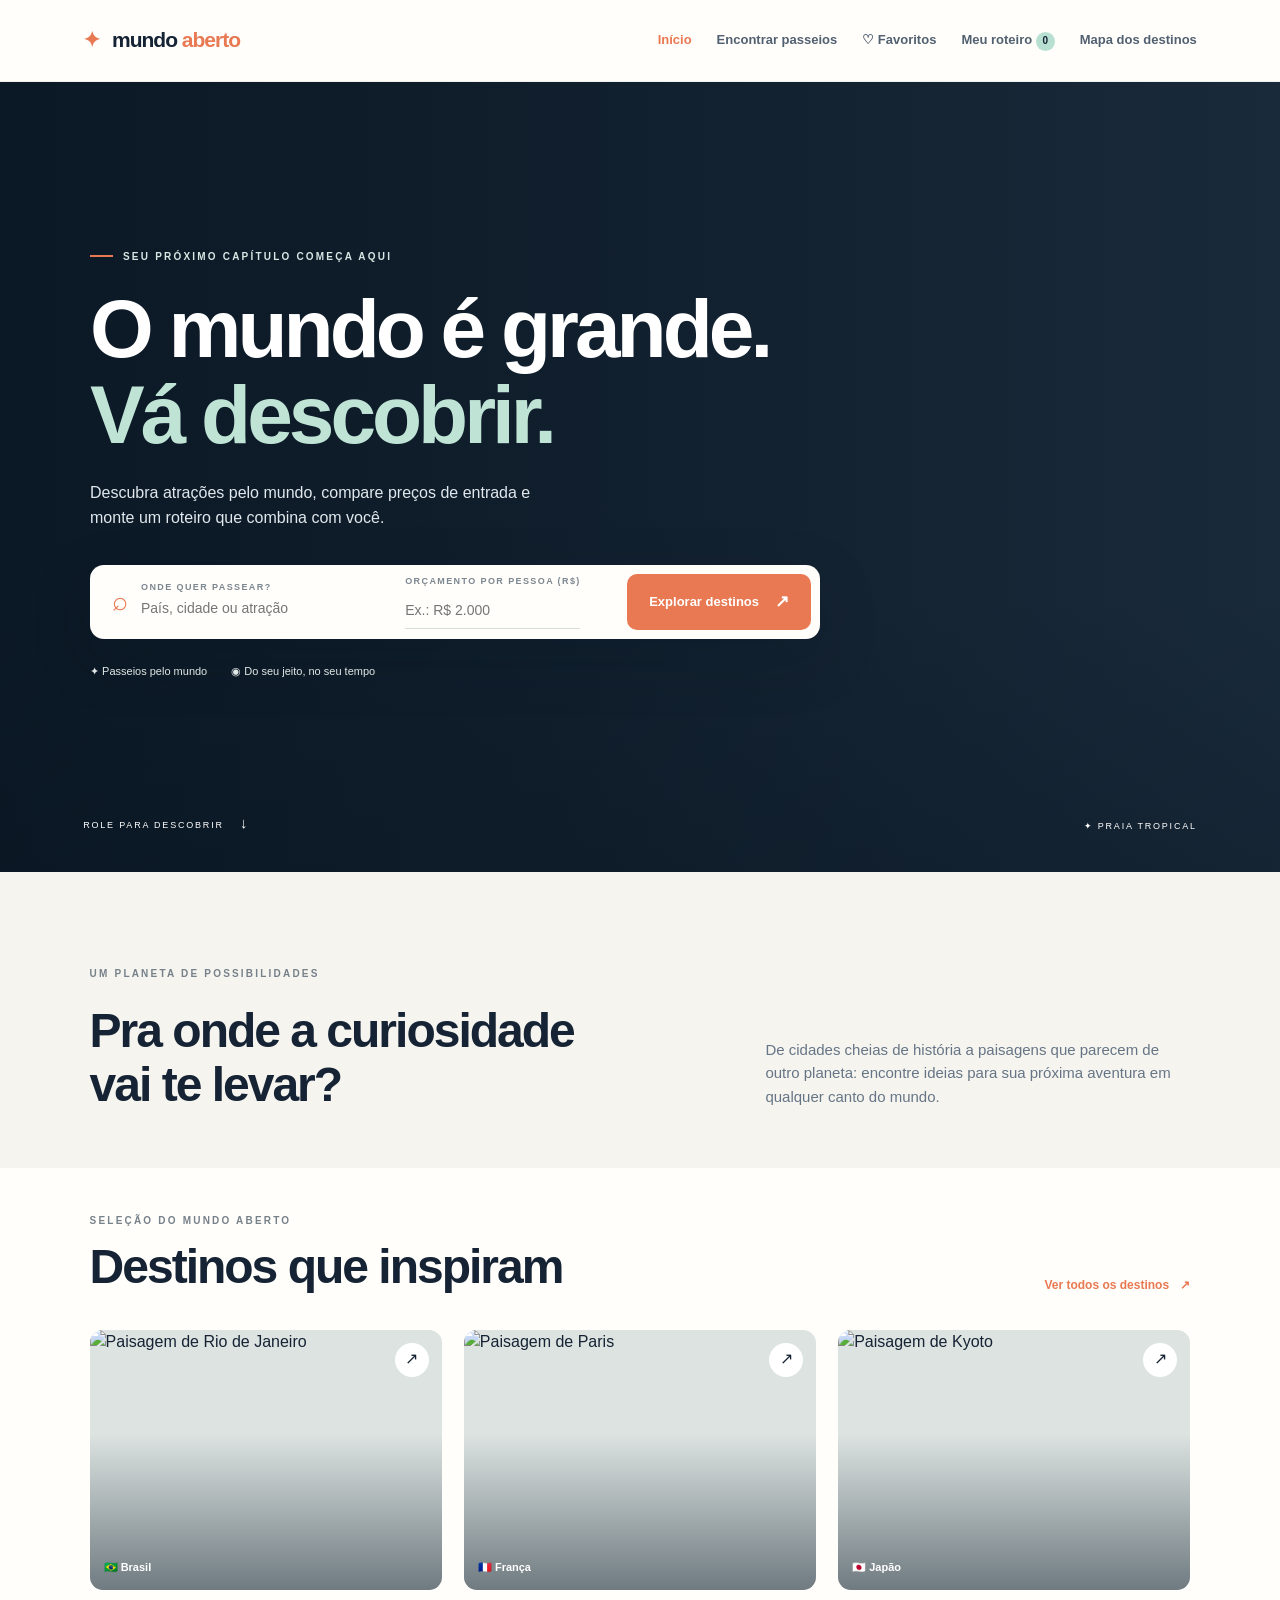
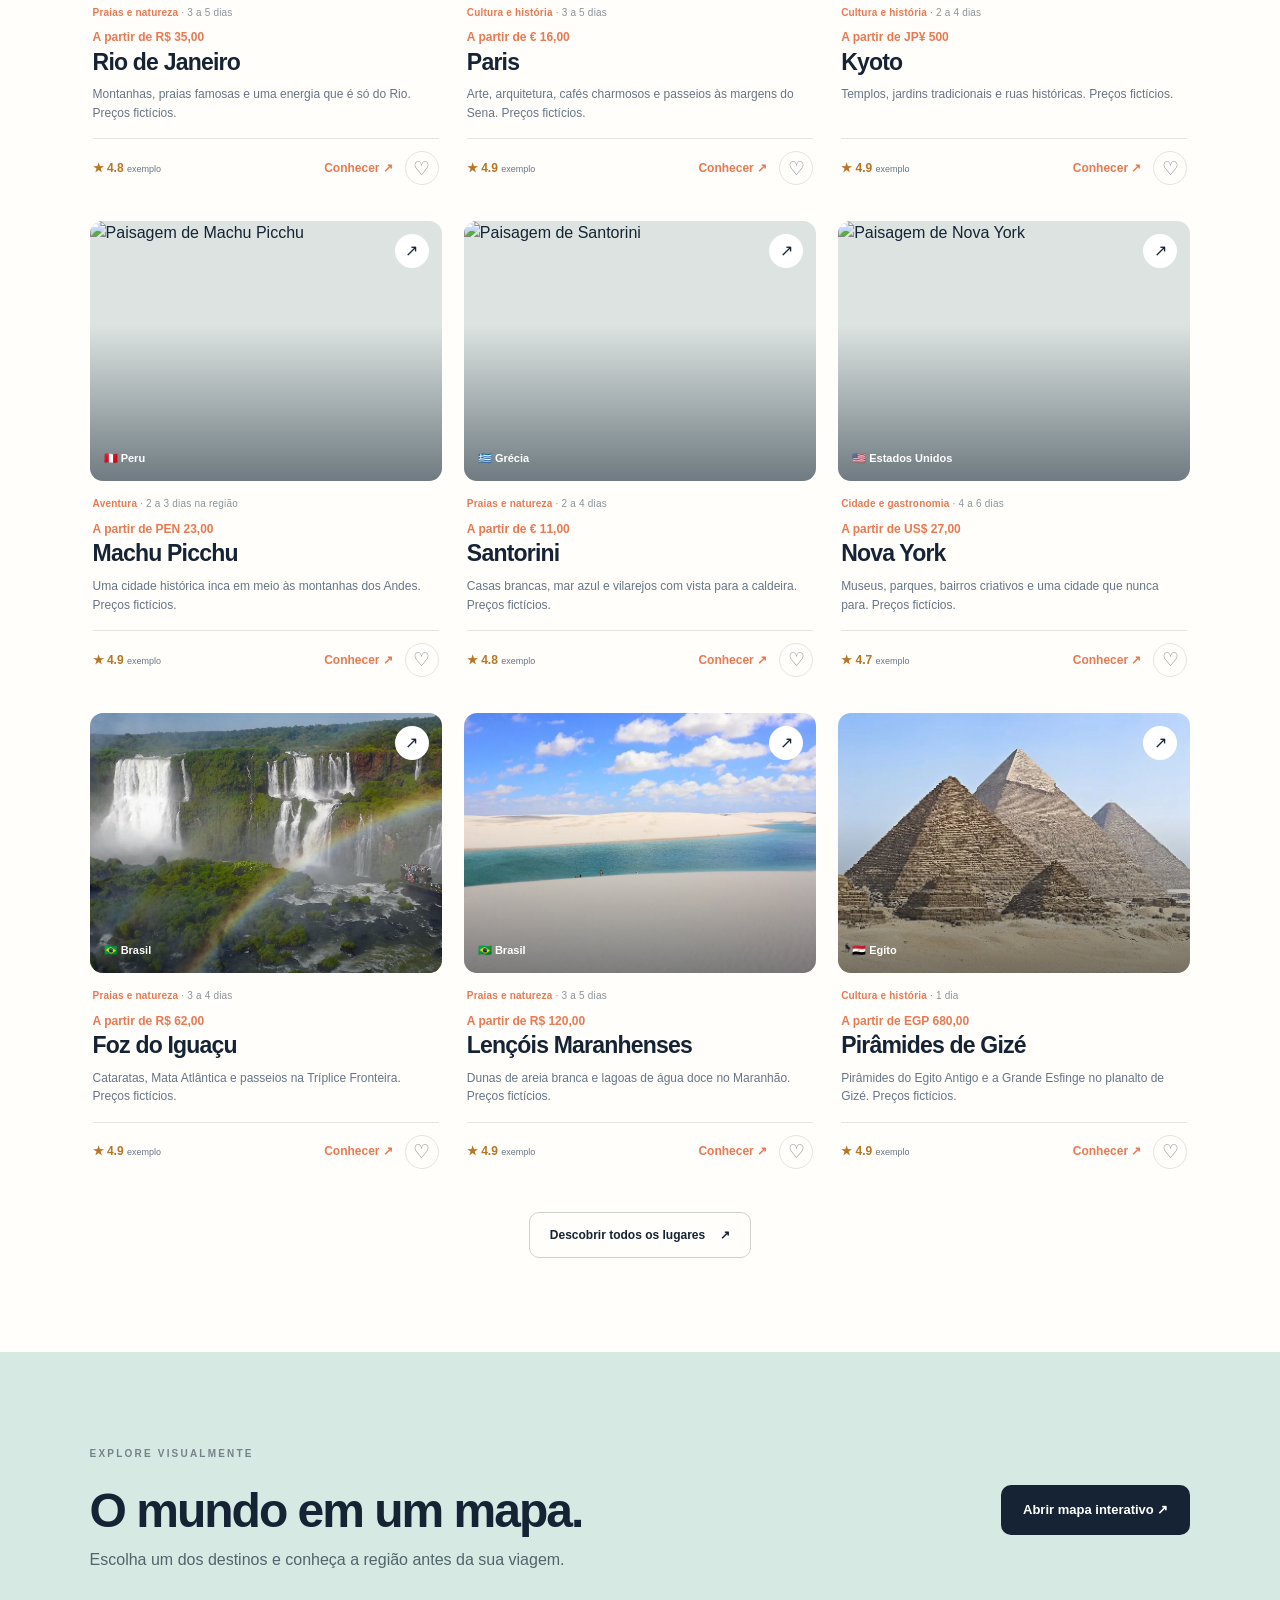
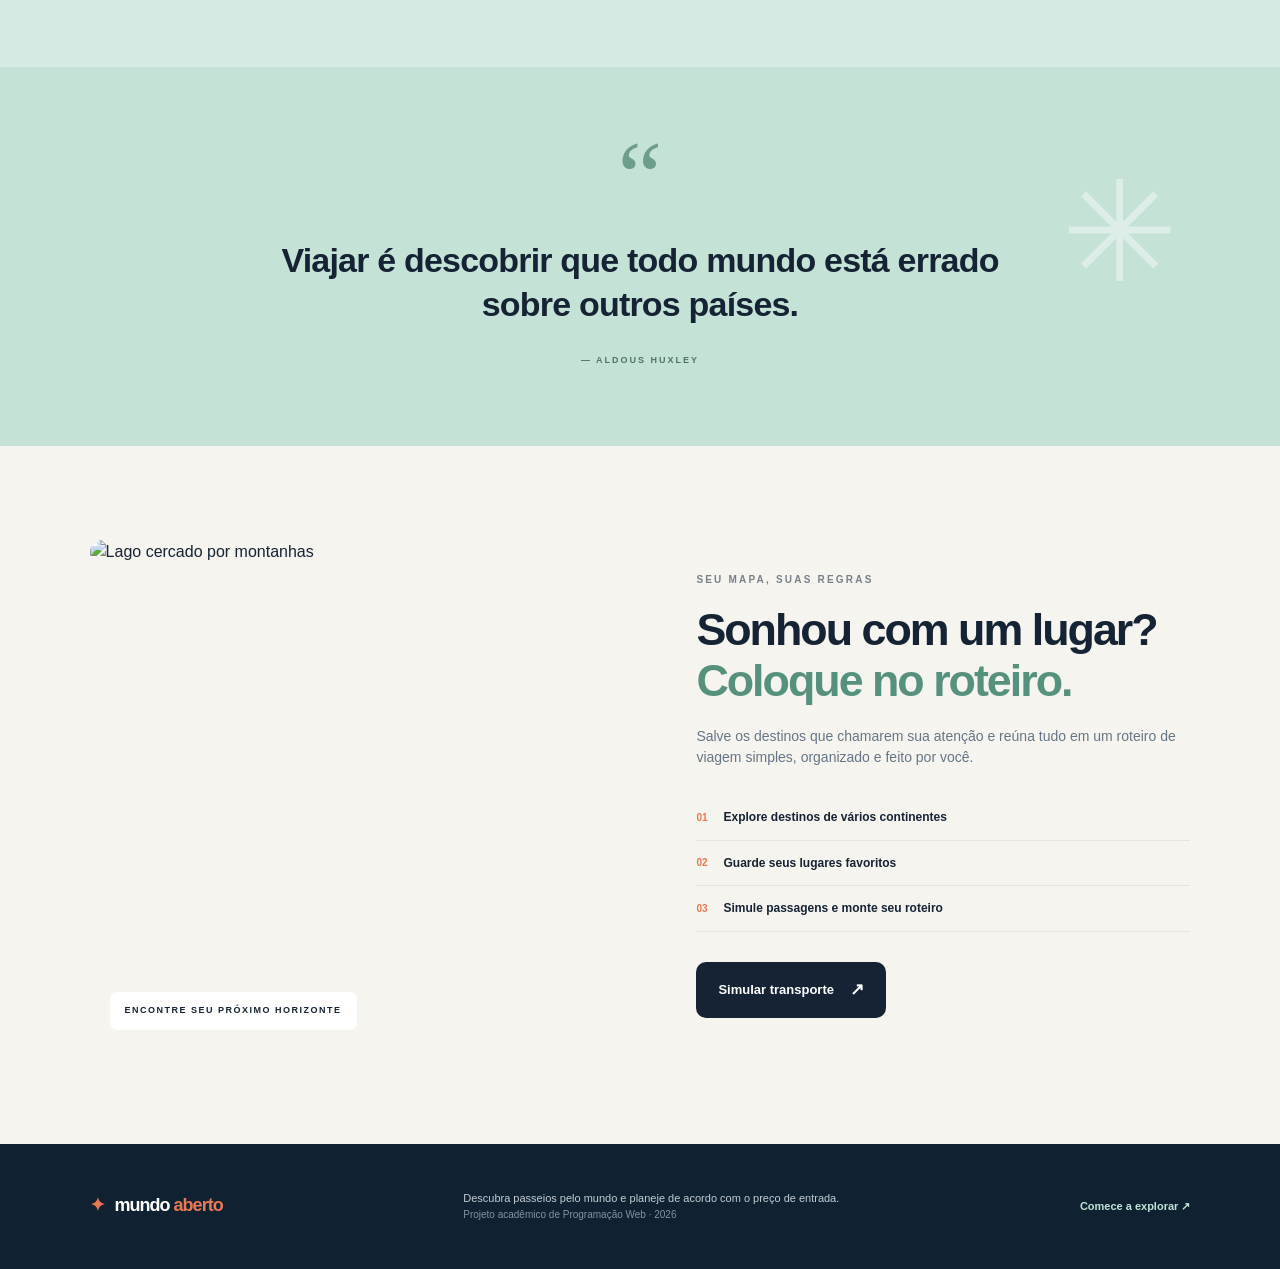
==== mundo-aberto-estatico/index.html @ 12a07651 "teste dos pacotes (estão funcionando sem bugs)" ====
<!doctype html>
<!-- Página inicial: apresentação, busca rápida e destinos em destaque. -->
<html lang="pt-BR">
  <head>
    <meta charset="utf-8">
    <meta name="viewport" content="width=device-width, initial-scale=1">
    <meta http-equiv="Content-Security-Policy" content="default-src 'self'; script-src 'self'; style-src 'self' 'unsafe-inline' https://fonts.googleapis.com; img-src 'self' data: https://images.unsplash.com; font-src 'self' https://fonts.gstatic.com data:; connect-src 'self'; object-src 'none'; frame-src https://www.openstreetmap.org; base-uri 'self'; form-action 'self'">
    <meta name="referrer" content="no-referrer">
    <meta name="theme-color" content="#101b2b">
    <meta name="description" content="Encontre passeios pelo mundo, compare preços de entrada e monte seu próximo roteiro.">
    <title>
      Mundo Aberto — O mundo espera por você
    </title>
    <link rel="preconnect" href="https://images.unsplash.com">
    <link rel="stylesheet" href="static/css/style.css">
  </head>
  <body>
    <header class="navbar">
      <a class="logo" href="index.html">
        <span class="logo-icon">
          ✦
        </span>
        mundo
        <span>
          aberto
        </span>
      </a>
      <button class="menu-toggle" id="menuToggle" aria-label="Abrir menu" aria-expanded="false">
        ☰
      </button>
      <nav id="menu">
        <a href="index.html">
          Início
        </a>
        <a href="destinos.html">
          Encontrar passeios
        </a>
        <a href="favoritos.html">
          ♡ Favoritos
        </a>
        <a href="roteiro.html">
          Meu roteiro
          <span class="nav-count" data-roteiro-count>
            0
          </span>
        </a>
        <a href="mapa.html">Mapa dos destinos</a>
      </nav>
    </header>
    <main>
      <section class="hero">
        <div class="slideshow" id="slideshow">
        </div>
        <div class="hero-overlay">
        </div>
        <div class="hero-conteudo">
          <p class="eyebrow">
            <span>
            </span>
            SEU PRÓXIMO CAPÍTULO COMEÇA AQUI
          </p>
          <h1>
            O mundo é grande.
            <br>
            <em>
              Vá descobrir.
            </em>
          </h1>
          <p class="hero-copy">
            Descubra atrações pelo mundo, compare preços de entrada e monte um roteiro que combina com você.
          </p>
          <form class="busca" action="destinos.html">
            <label class="busca-campo">
              <span>
                ⌕
              </span>
              <span class="busca-texto">
                <small>
                  ONDE QUER PASSEAR?
                </small>
                <input name="q" placeholder="País, cidade ou atração">
              </span>
            </label>
            <label class="busca-campo budget-search-field">
              <span class="busca-texto"><small>ORÇAMENTO POR PESSOA (R$)</small>
                <input name="orcamento" type="text" inputmode="numeric" autocomplete="off" placeholder="Ex.: R$ 2.000" aria-label="Orçamento máximo por pessoa em reais">
              </span>
            </label>
            <button class="btn-buscar">
              Explorar destinos
              <span>
                ↗
              </span>
            </button>
          </form>
          <div class="hero-tags">
            <span>
              ✦ Passeios pelo mundo
            </span>
            <span>
              ◉ Do seu jeito, no seu tempo
            </span>
          </div>
        </div>
        <div class="legenda-paisagem" id="legenda">
          PAISAGENS PELO MUNDO
        </div>
        <div class="hero-scroll">
          ROLE PARA DESCOBRIR
          <span>
            ↓
          </span>
        </div>
      </section>
      <section class="section section-intro">
        <div>
          <p class="eyebrow dark">
            UM PLANETA DE POSSIBILIDADES
          </p>
          <h2>
            Pra onde a curiosidade
            <br>
            vai te levar?
          </h2>
        </div>
        <p class="intro-copy">
          De cidades cheias de história a paisagens que parecem de outro planeta: encontre ideias para sua próxima aventura em qualquer canto do mundo.
        </p>
      </section>
      <section class="section destinations-section">
        <div class="section-heading">
          <div>
            <p class="eyebrow dark">
              SELEÇÃO DO MUNDO ABERTO
            </p>
            <h2>
              Destinos que inspiram
            </h2>
          </div>
          <a class="text-link" href="destinos.html">
            Ver todos os destinos
            <span>
              ↗
            </span>
          </a>
        </div>
        <div class="destination-grid" id="home-destinations" data-limit="9">
        </div>
        <div class="center-action">
          <a class="btn-outline" href="destinos.html">
            Descobrir todos os lugares
            <span>
              ↗
            </span>
          </a>
        </div>
      </section>
      <section class="section map-promo">
        <div><p class="eyebrow dark">EXPLORE VISUALMENTE</p><h2>O mundo em um mapa.</h2>
          <p>Escolha um dos destinos e conheça a região antes da sua viagem.</p></div>
        <a class="btn-dark" href="mapa.html">Abrir mapa interativo ↗</a>
      </section>
      <section class="quote-band">
        <div class="quote-mark">
          “
        </div>
        <p>
          Viajar é descobrir que todo mundo está errado
          <br>
          sobre outros países.
        </p>
        <span>
          — ALDOUS HUXLEY
        </span>
        <div class="quote-deco">
          ✳
        </div>
      </section>
      <section class="section feature-section">
        <div class="feature-photo">
          <img src="https://images.unsplash.com/photo-1476514525535-07fb3b4ae5f1?auto=format&fit=crop&w=1200&q=85" alt="Lago cercado por montanhas" loading="lazy">
          <span>
            ENCONTRE SEU PRÓXIMO HORIZONTE
          </span>
        </div>
        <div class="feature-copy">
          <p class="eyebrow dark">
            SEU MAPA, SUAS REGRAS
          </p>
          <h2>
            Sonhou com um lugar?
            <br>
            <em>
              Coloque no roteiro.
            </em>
          </h2>
          <p>
            Salve os destinos que chamarem sua atenção e reúna tudo em um roteiro de viagem simples, organizado e feito por você.
          </p>
          <ul>
            <li>
              <span>
                01
              </span>
              Explore destinos de vários continentes
            </li>
            <li>
              <span>
                02
              </span>
              Guarde seus lugares favoritos
            </li>
            <li>
              <span>
                03
              </span>
              Simule passagens e monte seu roteiro
            </li>
          </ul>
          <a class="btn-dark" href="roteiro.html#transporte">
            Simular transporte
            <span>
              ↗
            </span>
          </a>
        </div>
      </section>
    </main>
    <footer class="footer">
      <a class="logo" href="index.html">
        <span class="logo-icon">
          ✦
        </span>
        mundo
        <span>
          aberto
        </span>
      </a>
      <p>
        Descubra passeios pelo mundo e planeje de acordo com o preço de entrada.
        <span>
          Projeto acadêmico de Programação Web · 2026
        </span>
      </p>
      <a href="destinos.html">
        Comece a explorar ↗
      </a>
    </footer>
    <script src="static/js/animacoes.js">
    </script>
    <script src="static/js/planejamento.js"></script>
    <script src="static/js/mapa.js"></script>
    <script src="static/js/main.js">
    </script>
  </body>
</html>
---- mundo-aberto-estatico/static/css/style.css ----
/* Fontes externas usadas nos títulos e no texto do site. */
@import url('https://fonts.googleapis.com/css2?family=DM+Sans:wght@400;500;600;700&family=Manrope:wght@400;500;600;700;800&display=swap');
/* Cores e medidas principais. Altere estes valores para mudar o tema inteiro. */
:root{
  --ink:#152334;
  --muted:#667586;
  --cream:#f5f4ef;
  --paper:#fffefa;
  --teal:#b8e0d2;
  --orange:#e87952;
  --line:#e5e5df;
  --navy:#122234;
  --radius:18px
}
*{
  box-sizing:border-box
}
html{
  scroll-behavior:smooth
}
body{
  margin:0;
  background:var(--cream);
  color:var(--ink);
  font-family:'DM Sans',sans-serif;
  line-height:1.55
}
a{
  color:inherit;
  text-decoration:none
}
button,input,select{
  font:inherit
}
button,a,select{
  -webkit-tap-highlight-color:transparent
}
button{
  cursor:pointer
}
/* Cabeçalho fixo e navegação, incluindo o menu de celular. */
.navbar{
  height:82px;
  display:flex;
  align-items:center;
  justify-content:space-between;
  padding:0 6.5%;
  position:sticky;
  top:0;
  z-index:50;
  background:rgba(255,254,250,.96);
  backdrop-filter:blur(14px);
  border-bottom:1px solid rgba(21,35,52,.06);
  transition:height .25s,box-shadow .25s
}
.navbar.rolou{
  height:70px;
  box-shadow:0 8px 25px #1523340c
}
.logo{
  font-family:Manrope,sans-serif;
  font-size:21px;
  font-weight:800;
  letter-spacing:-1px;
  white-space:nowrap
}
.logo span:last-child{
  color:var(--orange)
}
.logo-icon{
  color:var(--orange);
  margin-right:7px
}
.navbar nav{
  display:flex;
  align-items:center;
  gap:28px;
  font-size:13px;
  font-weight:600
}
.navbar nav>a:not(.nav-login),.nav-link{
  color:#526171;
  transition:color .2s
}
.navbar nav>a:hover,.nav-link:hover{
  color:var(--orange)
}
.nav-login{
  background:var(--ink);
  color:white;
  padding:11px 20px;
  border-radius:100px
}
.nav-user{
  color:var(--muted);
  font-size:12px
}
.nav-count{
  display:inline-grid;
  place-items:center;
  background:var(--teal);
  width:19px;
  height:19px;
  border-radius:50%;
  font-size:10px;
  color:var(--ink)
}
.inline-form{
  display:inline
}
.nav-link{
  border:0;
  background:none;
  padding:0;
  font-weight:600;
  font-size:13px
}
.menu-toggle{
  display:none;
  border:0;
  background:none;
  font-size:25px;
  color:var(--ink)
}
.flash-wrap{
  position:fixed;
  top:92px;
  right:22px;
  z-index:80;
  display:grid;
  gap:8px;
  max-width:min(420px,calc(100% - 32px))
}
.flash{
  padding:13px 18px;
  border-radius:12px;
  background:#fff;
  box-shadow:0 12px 35px #15233418;
  font-size:13px;
  border-left:4px solid var(--teal)
}
.flash.erro{
  border-color:#db6d58
}
.flash.aviso{
  border-color:#e4b15b
}
/* Página inicial: imagem de fundo, texto principal e busca rápida. */
.hero{
  min-height:650px;
  height:min(790px,calc(100vh - 82px));
  position:relative;
  display:flex;
  align-items:center;
  overflow:hidden;
  background:#1a2b3b;
  color:white
}
.slideshow,.hero-overlay{
  position:absolute;
  inset:0
}
.slideshow{
  background-size:cover;
  background-position:center;
  transform:scale(1.03);
  transition:background-image .8s;
  animation:kenburns 18s ease-in-out infinite alternate
}
.slide-enter{
  animation:slideFade 1.1s ease both
}
.hero-overlay{
  background:linear-gradient(90deg,rgba(7,19,31,.78),rgba(7,19,31,.48) 47%,rgba(7,19,31,.05)),linear-gradient(0deg,rgba(7,19,31,.25),transparent 35%)
}
.hero-conteudo{
  position:relative;
  z-index:2;
  width:min(1100px,87%);
  margin:0 auto;
  padding:50px 0 75px
}
.eyebrow{
  font-size:10px;
  letter-spacing:2.2px;
  font-weight:700;
  display:flex;
  align-items:center;
  gap:10px;
  margin:0 0 22px;
  color:#d7e7e4
}
.eyebrow>span{
  width:23px;
  height:2px;
  background:var(--orange);
  display:inline-block
}
.eyebrow.dark{
  color:#77818a
}
.hero h1,.page-banner h1,.detail-hero h1{
  font:800 clamp(44px,6.6vw,82px)/1.05 Manrope,sans-serif;
  letter-spacing:-4px;
  margin:0;
  max-width:780px
}
.hero h1 em,.feature-copy h2 em{
  font-style:normal;
  color:#bfe4d6
}
.hero-copy{
  max-width:480px;
  color:#e1e8ed;
  font-size:16px;
  margin:23px 0 34px
}
.busca{
  display:flex;
  align-items:center;
  gap:12px;
  padding:9px 9px 9px 22px;
  background:#fffefa;
  border-radius:14px;
  width:min(730px,100%);
  box-shadow:0 20px 60px #06132130;
  color:var(--ink)
}
.busca-campo{
  display:flex;
  align-items:center;
  gap:13px;
  flex:1;
  min-width:0
}
.busca-campo>span:first-child,.filter-search>span{
  font-size:27px;
  color:var(--orange)
}
.busca-texto{
  display:flex;
  flex-direction:column;
  flex:1;
  min-width:0
}
.busca-texto small{
  font-size:9px;
  font-weight:700;
  letter-spacing:1.4px;
  color:#7d8790
}
.busca-texto input{
  border:0;
  outline:0;
  background:transparent;
  padding:3px 0;
  font-size:14px;
  width:100%;
  color:var(--ink)
}
.btn-buscar,.btn-dark{
  background:var(--orange);
  color:#fff;
  border:0;
  border-radius:10px;
  padding:15px 22px;
  font-size:13px;
  font-weight:700;
  transition:transform .2s,background .2s;
  display:inline-flex;
  align-items:center;
  justify-content:center;
  gap:16px
}
.btn-buscar:hover,.btn-dark:hover{
  transform:translateY(-2px);
  background:#d86641
}
.btn-buscar span,.btn-dark span{
  font-size:17px
}
.hero-tags{
  display:flex;
  gap:24px;
  margin-top:24px;
  color:#e1e8e7;
  font-size:11px
}
.legenda-paisagem{
  position:absolute;
  right:6.5%;
  bottom:38px;
  z-index:2;
  font-size:9px;
  letter-spacing:1.8px;
  color:#fff
}
.hero-scroll{
  position:absolute;
  left:6.5%;
  bottom:38px;
  font-size:9px;
  letter-spacing:1.8px;
  z-index:2;
  color:#fff
}
.hero-scroll span{
  margin-left:12px;
  font-size:15px
}
.section{
  padding:94px 7%
}
.section-intro{
  display:flex;
  justify-content:space-between;
  align-items:end;
  gap:60px;
  padding-bottom:56px
}
.section h2,.feature-copy h2{
  font:800 clamp(30px,4vw,48px)/1.13 Manrope,sans-serif;
  letter-spacing:-2px;
  margin:0
}
.intro-copy{
  max-width:425px;
  color:var(--muted);
  font-size:15px;
  margin:0 0 4px
}
.destinations-section{
  padding-top:45px;
  background:var(--paper)
}
.section-heading{
  display:flex;
  justify-content:space-between;
  align-items:end;
  margin-bottom:35px;
  gap:20px
}
.section-heading .eyebrow{
  margin-bottom:12px
}
.text-link{
  font-size:12px;
  font-weight:700;
  color:var(--orange)
}
.text-link span{
  margin-left:8px
}
/* Cartões que apresentam os destinos em grade. */
.destination-grid{
  display:grid;
  grid-template-columns:repeat(3,minmax(0,1fr));
  gap:36px 22px
}
.destination-card{
  min-width:0;
  animation:cardUp .55s both;
  animation-delay:calc(var(--card-index,0)*50ms)
}
.card-image{
  display:block;
  height:260px;
  position:relative;
  overflow:hidden;
  border-radius:13px;
  background:#dce3e1
}
.card-image img{
  width:100%;
  height:100%;
  object-fit:cover;
  display:block;
  transition:transform .65s
}
.destination-card:hover .card-image img{
  transform:scale(1.055)
}
.card-image:after{
  content:'';
  position:absolute;
  inset:40% 0 0;
  background:linear-gradient(0deg,#07172582,transparent)
}
.card-country{
  position:absolute;
  left:14px;
  bottom:14px;
  z-index:2;
  color:white;
  font-size:11px;
  font-weight:600
}
.card-arrow{
  position:absolute;
  right:13px;
  top:13px;
  z-index:2;
  width:34px;
  height:34px;
  display:grid;
  place-items:center;
  border-radius:50%;
  background:#fff;
  color:var(--ink);
  transition:transform .2s
}
.destination-card:hover .card-arrow{
  transform:rotate(45deg)
}
.card-info{
  padding:15px 3px 0
}
.card-info>p:first-child{
  font-size:10px;
  color:var(--orange);
  font-weight:700;
  letter-spacing:.2px;
  margin:0 0 6px
}
.card-info>p:first-child span{
  color:#8b949b;
  font-weight:500
}
.card-info h3{
  font:750 23px/1.2 Manrope,sans-serif;
  letter-spacing:-.8px;
  margin:0 0 9px
}
.card-description{
  font-size:12px;
  color:var(--muted);
  margin:0;
  min-height:40px
}
.center-action{
  text-align:center;
  margin-top:43px
}
.btn-outline{
  border:1px solid #cdd2cf;
  background:transparent;
  color:var(--ink);
  border-radius:10px;
  padding:13px 20px;
  font-size:12px;
  font-weight:700;
  display:inline-flex;
  align-items:center;
  justify-content:center;
  gap:15px;
  transition:border .2s,background .2s
}
.btn-outline:hover{
  border-color:var(--orange);
  background:#fff
}
.quote-band{
  position:relative;
  overflow:hidden;
  background:#c5e2d7;
  padding:75px 20px;
  text-align:center
}
.quote-mark{
  font:100px/0.7 Georgia,serif;
  color:#6c9e8a
}
.quote-band p{
  font:700 clamp(21px,3vw,34px)/1.3 Manrope,sans-serif;
  letter-spacing:-.8px;
  margin:26px 0 20px
}
.quote-band>span{
  font-size:9px;
  letter-spacing:2px;
  font-weight:700;
  color:#4e7568
}
.quote-deco{
  position:absolute;
  font-size:140px;
  right:8%;
  top:15%;
  color:#ffffff6b
}
.feature-section{
  display:grid;
  grid-template-columns:1.05fr 1fr;
  gap:8%;
  align-items:center;
  background:var(--cream)
}
.feature-photo{
  height:510px;
  position:relative
}
.feature-photo img{
  width:100%;
  height:100%;
  object-fit:cover;
  border-radius:14px
}
.feature-photo>span{
  position:absolute;
  left:20px;
  bottom:20px;
  padding:12px 15px;
  border-radius:7px;
  background:#fff;
  color:var(--ink);
  font-size:9px;
  letter-spacing:1.5px;
  font-weight:700
}
.feature-copy .eyebrow{
  margin-bottom:17px
}
.feature-copy h2{
  font-size:clamp(32px,3.5vw,45px)
}
.feature-copy h2 em{
  color:#55917c
}
.feature-copy>p:not(.eyebrow){
  color:var(--muted);
  font-size:14px;
  margin:20px 0
}
.feature-copy ul{
  list-style:none;
  padding:0;
  margin:26px 0 30px
}
.feature-copy li{
  display:flex;
  gap:16px;
  align-items:center;
  border-bottom:1px solid var(--line);
  padding:13px 0;
  font-size:12px;
  font-weight:600
}
.feature-copy li span{
  font-size:10px;
  color:var(--orange);
  font-weight:700
}
.btn-dark{
  background:var(--ink)
}
.footer{
  background:#102132;
  color:#fff;
  padding:35px 7%;
  display:flex;
  align-items:center;
  justify-content:space-between;
  gap:25px
}
.footer .logo{
  font-size:18px
}
.footer p{
  font-size:11px;
  color:#c3cdd3
}
.footer p span{
  display:block;
  color:#8293a1;
  font-size:10px
}
.footer>a:last-child{
  font-size:11px;
  color:#bfe4d6;
  font-weight:700
}
/* Cabeçalhos das páginas internas e controles da busca. */
.page-banner{
  background:var(--navy);
  color:white;
  padding:80px 7% 75px
}
.page-banner h1{
  font-size:clamp(39px,5vw,62px);
  max-width:800px;
  letter-spacing:-2.5px
}
.page-banner>p:last-child,.page-banner>.page-banner-description{
  max-width:570px;
  color:#b9c6d0;
  font-size:14px;
  margin:20px 0 0
}
.listing-section{
  padding-top:45px;
  min-height:420px
}
.filter-bar{
  display:flex;
  gap:10px;
  align-items:center;
  flex-wrap:wrap;
  background:#fffefa;
  border:1px solid var(--line);
  border-radius:13px;
  padding:10px;
  margin-bottom:26px
}
.filter-search{
  display:flex;
  align-items:center;
  gap:8px;
  flex:1;
  min-width:200px;
  padding:0 8px
}
.filter-search input{
  border:0;
  outline:0;
  background:transparent;
  width:100%;
  font-size:12px
}
.filter-bar select{
  border:1px solid var(--line);
  background:#fffefa;
  padding:12px;
  border-radius:8px;
  font-size:11px;
  color:#445260;
  max-width:210px
}
.filter-bar .btn-buscar{
  padding:12px 16px
}
.clear-filter{
  font-size:11px;
  color:var(--muted);
  padding:0 8px
}
.results-count{
  font-size:11px;
  color:var(--muted);
  margin:0 0 24px
}
.card-actions{
  display:flex;
  justify-content:space-between;
  align-items:center;
  margin-top:13px;
  padding-top:12px;
  border-top:1px solid var(--line)
}
.heart-btn{
  border:1px solid var(--line);
  width:34px;
  height:34px;
  border-radius:50%;
  background:#fffefa;
  font-size:19px;
  color:#7c8991;
  transition:all .2s
}
.heart-btn:hover,.heart-btn.is-favorite{
  color:var(--orange);
  border-color:#e9b4a3;
  background:#fff5f0
}
.card-actions form{
  margin:0
}
.empty-state{
  text-align:center;
  padding:70px 20px;
  max-width:580px;
  margin:auto
}
.empty-state>span{
  font-size:48px;
  color:var(--orange)
}
.empty-state h2{
  font:800 30px Manrope,sans-serif;
  letter-spacing:-1px;
  margin:12px 0
}
.empty-state p{
  font-size:13px;
  color:var(--muted);
  margin-bottom:24px
}
/* Página de detalhes de um destino e suas informações. */
.detail-hero{
  height:480px;
  position:relative;
  overflow:hidden;
  color:#fff;
  display:flex;
  align-items:end;
  padding:0 8% 55px
}
.detail-hero>img{
  position:absolute;
  inset:0;
  width:100%;
  height:100%;
  object-fit:cover
}
.detail-shade{
  position:absolute;
  inset:0;
  background:linear-gradient(90deg,#081727bd,#0817271c),linear-gradient(0deg,#0817278c,transparent 60%)
}
.detail-hero-content{
  position:relative;
  z-index:2;
  max-width:760px
}
.back-link{
  display:inline-block;
  color:#e1e9ec;
  font-size:12px;
  margin-bottom:32px
}
.detail-hero .eyebrow{
  margin-bottom:14px
}
.detail-hero h1{
  font-size:clamp(44px,7vw,78px);
  letter-spacing:-3px
}
.detail-hero-content>p:last-child{
  max-width:600px;
  color:#e2e9ed;
  font-size:15px;
  margin:15px 0 0
}
.detail-flag{
  position:absolute;
  right:8%;
  bottom:55px;
  z-index:2;
  font-size:35px
}
.detail-layout{
  display:grid;
  grid-template-columns:minmax(0,1.4fr) minmax(260px,.7fr);
  gap:8%;
  padding:75px 10%;
  max-width:1400px;
  margin:auto
}
.detail-main h2{
  font:800 36px/1.15 Manrope,sans-serif;
  letter-spacing:-1.5px;
  margin:0 0 18px
}
.detail-description{
  font-size:14px;
  color:var(--muted);
  line-height:1.9
}
.detail-main h3{
  font:750 22px Manrope,sans-serif;
  margin:38px 0 14px
}
.attraction-list{
  border-top:1px solid var(--line)
}
.attraction-list>div{
  display:grid;
  grid-template-columns:45px 1fr 25px;
  align-items:center;
  padding:15px 0;
  border-bottom:1px solid var(--line);
  font-size:13px
}
.attraction-list>div span:first-child{
  font-size:10px;
  color:var(--orange);
  font-weight:700
}
.attraction-list>div span:last-child{
  color:#a2aaa9
}
.travel-note{
  display:flex;
  gap:14px;
  background:#e7eee9;
  padding:18px;
  border-radius:12px;
  margin-top:30px
}
.travel-note>span{
  color:#588c76;
  font-size:22px
}
.travel-note strong{
  font-size:12px
}
.travel-note p{
  font-size:12px;
  color:#62736b;
  margin:5px 0 0
}
.detail-aside{
  background:#fffefa;
  border:1px solid var(--line);
  border-radius:15px;
  padding:25px;
  height:max-content;
  position:sticky;
  top:100px
}
.detail-aside .eyebrow{
  font-size:9px;
  letter-spacing:1.5px;
  margin-bottom:15px
}
.detail-aside h3{
  font:800 25px/1.2 Manrope,sans-serif;
  letter-spacing:-.7px;
  margin:0 0 12px
}
.detail-aside>p:not(.eyebrow){
  font-size:12px;
  color:var(--muted);
  margin-bottom:20px
}
.detail-aside form{
  margin-top:10px
}
.full-width{
  width:100%
}
.full-width:disabled{
  opacity:.6;
  cursor:default;
  transform:none
}
.aside-meta{
  border-top:1px solid var(--line);
  margin-top:23px;
  padding-top:18px;
  display:grid;
  grid-template-columns:1fr 1fr;
  gap:10px;
  font-size:11px
}
.aside-meta span{
  color:var(--muted)
}
.aside-meta strong{
  text-align:right;
  font-size:11px
}
.itinerary-list{
  display:grid;
  gap:14px
}
.itinerary-item{
  display:flex;
  align-items:center;
  gap:20px;
  padding:15px;
  background:#fffefa;
  border:1px solid var(--line);
  border-radius:14px
}
.itinerary-item>img{
  width:150px;
  height:115px;
  object-fit:cover;
  border-radius:9px
}
.itinerary-item>div{
  flex:1
}
.itinerary-item>div>span{
  font-size:10px;
  color:var(--orange);
  font-weight:700
}
.itinerary-item h2{
  font:750 22px Manrope,sans-serif;
  margin:5px 0
}
.itinerary-item p{
  font-size:12px;
  color:var(--muted);
  margin:0
}
.remove-btn{
  border:0;
  background:transparent;
  color:#b55d4c;
  font-size:11px;
  font-weight:700
}
/* Telas informativas de login e cadastro sem backend. */
.auth-layout{
  min-height:calc(100vh - 155px);
  display:grid;
  grid-template-columns:1fr 1fr;
  background:#fffefa
}
.auth-photo{
  position:relative;
  min-height:650px;
  color:white;
  display:flex;
  align-items:end;
  padding:8%
}
.auth-photo>img{
  position:absolute;
  inset:0;
  width:100%;
  height:100%;
  object-fit:cover
}
.auth-photo:after{
  content:'';
  position:absolute;
  inset:0;
  background:linear-gradient(0deg,#081727bd,transparent 80%)
}
.auth-photo>div{
  position:relative;
  z-index:1
}
.auth-photo h2{
  font:800 clamp(40px,5vw,60px)/1.08 Manrope,sans-serif;
  letter-spacing:-2px;
  margin:0
}
.auth-panel{
  padding:65px max(30px,10%) 50px;
  align-self:center;
  max-width:650px;
  width:100%;
  margin:auto
}
.auth-panel h1{
  font:800 36px/1.15 Manrope,sans-serif;
  letter-spacing:-1.5px;
  margin:0
}
.auth-subtitle{
  font-size:13px;
  color:var(--muted);
  margin:14px 0 27px
}
.auth-form{
  display:grid;
  gap:16px
}
.auth-form>label:not(.terms){
  font-size:11px;
  font-weight:700;
  display:grid;
  gap:7px
}
.auth-form input:not([type=checkbox]){
  width:100%;
  padding:14px;
  border:1px solid #dfe2df;
  border-radius:8px;
  background:#fffefa;
  outline:none;
  font-size:12px
}
.auth-form input:focus{
  border-color:#7cb5a1;
  box-shadow:0 0 0 3px #b8e0d240
}
.terms{
  font-size:11px;
  color:var(--muted);
  display:flex;
  align-items:center;
  gap:8px
}
.auth-switch{
  font-size:12px;
  text-align:center;
  color:var(--muted);
  margin-top:20px
}
.auth-switch a{
  font-weight:700;
  color:var(--orange)
}
.error-state{
  min-height:55vh;
  display:flex;
  flex-direction:column;
  align-items:center;
  justify-content:center
}
.error-state h1{
  font:800 40px Manrope,sans-serif;
  letter-spacing:-1px;
  margin:5px 0
}
.error-state .eyebrow{
  margin-top:10px
}
.reveal{
  opacity:0;
  transform:translateY(20px);
  transition:opacity .65s,transform .65s
}
.reveal.visivel{
  opacity:1;
  transform:translateY(0)
}
/* Animações suaves e ajustes para telas menores. */
@keyframes kenburns{
  from{
    transform:scale(1.03)
  }
  to{
    transform:scale(1.12)
  }
}
@keyframes slideFade{
  from{
    opacity:.45
  }
  to{
    opacity:1
  }
}
@keyframes cardUp{
  from{
    opacity:0;
    transform:translateY(14px)
  }
  to{
    opacity:1;
    transform:translateY(0)
  }
}
@media(max-width:1000px){
  .navbar{
    padding:0 4%
  }
  .navbar nav{
    gap:15px
  }
  .section{
    padding-left:5%;
    padding-right:5%
  }
  .destination-grid{
    grid-template-columns:repeat(2,minmax(0,1fr))
  }
  .card-image{
    height:240px
  }
  .feature-section{
    gap:5%
  }
  .detail-layout{
    padding-left:6%;
    padding-right:6%
  }
  .auth-panel{
    padding:55px 8%
  }
}
@media(max-width:720px){
  .navbar{
    height:70px;
    padding:0 5%
  }
  .menu-toggle{
    display:block
  }
  .navbar nav{
    display:none;
    position:absolute;
    top:69px;
    left:0;
    right:0;
    background:#fffefa;
    padding:18px 5% 24px;
    align-items:stretch;
    gap:0;
    box-shadow:0 16px 25px #15233415;
    flex-direction:column
  }
  .navbar nav.menu-aberto{
    display:flex
  }
  .navbar nav>a,.navbar nav .nav-user,.navbar nav .inline-form{
    padding:12px 0
  }
  .navbar nav .nav-login{
    padding:12px 16px;
    text-align:center;
    margin-top:5px
  }
  .hero{
    height:calc(100vh - 70px);
    min-height:630px;
    max-height:800px
  }
  .hero-conteudo{
    width:88%;
    padding-bottom:65px
  }
  .hero h1{
    font-size:clamp(42px,11vw,64px);
    letter-spacing:-2.5px
  }
  .hero-copy{
    font-size:14px
  }
  .busca{
    align-items:stretch;
    flex-direction:column;
    padding:15px
  }
  .busca-campo{
    padding:0 4px 10px
  }
  .busca .btn-buscar{
    width:100%
  }
  .hero-tags{
    flex-direction:column;
    gap:7px
  }
  .legenda-paisagem{
    right:6%;
    bottom:22px;
    font-size:8px
  }
  .hero-scroll{
    left:6%;
    bottom:22px;
    font-size:8px
  }
  .section{
    padding:60px 6%
  }
  .section-intro{
    display:block
  }
  .section-intro .intro-copy{
    margin-top:22px
  }
  .section h2{
    font-size:34px;
    letter-spacing:-1.5px
  }
  .section-heading{
    align-items:start;
    flex-direction:column
  }
  .section-heading .text-link{
    margin-top:0
  }
  .destination-grid{
    grid-template-columns:1fr;
    gap:32px
  }
  .card-image{
    height:260px
  }
  .card-info h3{
    font-size:22px
  }
  .quote-band{
    padding:55px 20px
  }
  .quote-deco{
    right:-15px;
    font-size:80px
  }
  .feature-section{
    grid-template-columns:1fr;
    gap:35px
  }
  .feature-photo{
    height:320px
  }
  .feature-copy h2{
    font-size:35px
  }
  .footer{
    flex-direction:column;
    align-items:flex-start;
    gap:12px;
    padding:30px 6%
  }
  .footer p{
    margin:0
  }
  .page-banner{
    padding:60px 6%
  }
  .page-banner h1{
    font-size:43px;
    letter-spacing:-1.8px
  }
  .listing-section{
    padding-top:30px
  }
  .filter-bar{
    align-items:stretch
  }
  .filter-search{
    flex-basis:100%;
    padding:10px
  }
  .filter-bar select{
    max-width:none;
    flex:1;
    min-width:0
  }
  .filter-bar .btn-buscar{
    flex:1
  }
  .clear-filter{
    display:grid;
    place-items:center
  }
  .detail-hero{
    height:430px;
    padding:0 6% 35px
  }
  .detail-hero h1{
    font-size:48px;
    letter-spacing:-2px
  }
  .detail-hero-content>p:last-child{
    font-size:13px
  }
  .detail-flag{
    right:6%;
    bottom:35px;
    font-size:25px
  }
  .detail-layout{
    grid-template-columns:1fr;
    padding:45px 6%;
    gap:35px
  }
  .detail-main h2{
    font-size:31px
  }
  .detail-aside{
    position:static
  }
  .itinerary-item{
    align-items:flex-start;
    gap:12px;
    flex-wrap:wrap
  }
  .itinerary-item>img{
    width:95px;
    height:95px
  }
  .itinerary-item>div{
    min-width:calc(100% - 120px)
  }
  .itinerary-item h2{
    font-size:18px
  }
  .itinerary-item p{
    font-size:11px
  }
  .itinerary-item form{
    margin-left:auto
  }
  .auth-layout{
    grid-template-columns:1fr
  }
  .auth-photo{
    min-height:240px;
    padding:35px 7%
  }
  .auth-photo h2{
    font-size:38px
  }
  .auth-photo .eyebrow{
    margin-bottom:10px
  }
  .auth-panel{
    padding:45px 7% 55px
  }
  .auth-panel h1{
    font-size:30px
  }
  .flash-wrap{
    top:78px;
    right:10px
  }
  .error-state h1{
    font-size:31px
  }
}
@media(prefers-reduced-motion:reduce){
  *,*::before,*::after{
    scroll-behavior:auto!important;
    animation-duration:.01ms!important;
    transition-duration:.01ms!important
  }
}
.btn-topo{
  position:fixed;
  right:22px;
  bottom:22px;
  z-index:60;
  width:44px;
  height:44px;
  border:0;
  border-radius:50%;
  background:var(--ink);
  color:#fff;
  font-size:22px;
  opacity:0;
  pointer-events:none;
  transform:translateY(8px);
  transition:opacity .2s,transform .2s,background .2s;
  box-shadow:0 8px 24px #15233430
}
.btn-topo.visivel{
  opacity:1;
  pointer-events:auto;
  transform:translateY(0)
}
.btn-topo:hover{
  background:var(--orange)
}
.advanced-filter{
  align-items:end
}
.advanced-filter .filter-search{
  flex-basis:100%;
  padding:8px
}
.rating-field{
  display:grid;
  gap:4px;
  font-size:10px;
  color:var(--muted);
  font-weight:700
}
.rating-field input{
  width:82px;
  padding:11px;
  border:1px solid var(--line);
  background:#fffefa;
  border-radius:8px;
  color:var(--ink)
}
.rating-disclaimer{
  font-size:11px;
  color:var(--muted);
  margin:-12px 0 20px
}
.destination-rating{
  font-size:12px;
  font-weight:700;
  color:#b87524
}
.destination-rating small{
  font-size:9px;
  font-weight:500;
  color:var(--muted)
}
.card-actions .destination-rating{
  margin-right:auto
}
.card-actions>.text-link{
  margin:0 12px
}

/* Mundo Aberto: preços de passeios e moedas locais */
.card-price{font-size:12px!important;font-weight:800;color:var(--orange);margin:8px 0 2px!important}
.price-panel,.price-summary{margin:22px 0;padding:20px 22px;border:1px solid var(--line);border-radius:12px;background:var(--paper)}
.price-panel{display:grid;gap:7px}
.price-panel strong,.price-summary strong{font:800 21px/1.3 Manrope,sans-serif;color:var(--ink)}
.price-panel small,.price-summary small{font-size:11px;color:var(--muted)}
.price-summary p{font-size:20px;font-weight:800;margin:8px 0;color:var(--orange)}
#price-max{width:115px;padding:11px;border:1px solid var(--line);background:#fffefa;border-radius:8px;color:var(--ink)}
#price-currency,#price-sort{padding:11px;border:1px solid var(--line);background:#fffefa;border-radius:8px;color:var(--ink);max-width:100%}
@media(max-width:720px){.advanced-filter #price-max,.advanced-filter #price-currency,.advanced-filter #price-sort{width:100%}.price-panel,.price-summary{padding:16px}}

.attraction-price-row{display:grid!important;grid-template-columns:42px minmax(0,1fr) auto;align-items:center;gap:12px}.attraction-price-row small{font-size:11px;color:var(--orange);font-weight:700;text-align:right}@media(max-width:560px){.attraction-price-row{grid-template-columns:32px minmax(0,1fr)}.attraction-price-row small{grid-column:2;text-align:left}}

/* Versão pública — navegação, roteiro e mapa interativo */
[hidden] { display: none !important; }
button:focus-visible, a:focus-visible, input:focus-visible, select:focus-visible {
  outline: 3px solid var(--orange);
  outline-offset: 3px;
}
.navbar nav a[aria-current="page"] { color:var(--orange); }
.navbar nav {gap:clamp(10px, 2.1vw, 25px)}
.navbar nav>a {white-space:nowrap;}
.destination-map {margin-top:34px}
.destination-map .section-heading {margin-bottom:16px}
.destination-map h3 {margin:0 0 12px}
.destination-map iframe {width:100%;height:340px;border:1px solid var(--line);border-radius:14px;background:#e8f0eb}
.destination-map p,.map-notice {font-size:12px;color:var(--muted);margin:12px 0}
.destination-map .text-link {display:inline-block;margin-top:5px}
.map-promo {display:flex;align-items:center;justify-content:space-between;gap:30px;background:#d6e9e3}
.map-promo h2 {margin:0 0 10px}
.map-promo p:last-child {color:#50656a;margin:0}
.map-promo .btn-dark {flex-shrink:0}
.map-shell {display:grid;grid-template-columns:300px minmax(0, 1fr);gap:22px;max-width:1240px;margin:0 auto}
.map-sidebar,.map-main {background:var(--paper);border:1px solid var(--line);border-radius:18px;padding:22px}
.map-sidebar h2 {font:800 23px/1.2 Manrope,sans-serif;letter-spacing:-.5px;margin:0 0 8px}
.map-sidebar>p {font-size:12px;color:var(--muted);margin:0 0 18px}
.map-list {max-height:590px;overflow:auto;display:grid;gap:7px}
.map-location {display:flex;align-items:center;gap:12px;text-align:left;width:100%;border:1px solid transparent;border-radius:10px;background:transparent;padding:12px;color:var(--ink)}
.map-location>span:first-child {font-size:22px}
.map-location>span:nth-child(2) {flex:1;display:grid;gap:2px}
.map-location strong {font-size:12px}
.map-location small {font-size:10px;color:var(--muted)}
.map-location:hover,.map-location.is-active {border-color:#c7d9d3;background:#eff8f4}
.map-head h2 {font:800 25px/1.2 Manrope,sans-serif;margin:0 0 14px}
.map-head .eyebrow {margin:0 0 8px}
#explore-map {width:100%;height:550px;border:1px solid var(--line);border-radius:10px;background:#e2e9e6}
.map-links {display:flex;gap:14px;flex-wrap:wrap;margin-top:18px}
.map-links a {display:inline-flex;align-items:center;justify-content:center}
.itinerary-day {margin-bottom:32px}
.itinerary-day-heading {display:flex;align-items:center;justify-content:space-between;border-bottom:2px solid #bfded3;margin-bottom:15px;padding-bottom:12px}
.itinerary-day-heading h2 {font:800 26px Manrope,sans-serif;margin:0}
.itinerary-day-heading span {color:var(--muted);font-size:12px}
.itinerary-item-extended {align-items:flex-start;flex-wrap:nowrap}
.itinerary-item-extended>.itinerary-content {flex:1;min-width:0}
.itinerary-content h3 {font:800 23px Manrope,sans-serif;margin:5px 0}
.itinerary-content>p {margin:3px 0 12px}
.itinerary-fields {display:flex;gap:12px;align-items:flex-end;flex-wrap:wrap;margin-top:12px}
.itinerary-fields label {display:grid;gap:5px;color:var(--muted);font-size:11px;font-weight:700}
.itinerary-fields input,.itinerary-fields select {border:1px solid var(--line);border-radius:8px;background:#fff;padding:8px 10px;color:var(--ink);font-size:12px;min-height:39px}
.itinerary-fields .plan-note {flex:1;min-width:185px}
.itinerary-fields .plan-note input {width:100%}
.itinerary-actions {display:flex;flex-wrap:wrap;align-items:center;gap:7px;margin-top:13px}
.small-outline {border:1px solid #cad4d3;background:#fffefa;border-radius:8px;padding:7px 10px;color:var(--ink);font:600 11px 'DM Sans',sans-serif;white-space:nowrap}
.small-outline:hover {background:#eef7f2}
.small-outline:disabled {opacity:.42;cursor:not-allowed}
.itinerary-actions .remove-btn {margin-left:auto}
.itinerary-export {margin:20px 0 30px}
.itinerary-export button:disabled {opacity:.42;cursor:not-allowed}
.budget-section {background:#e4eee9}
.budget-intro {max-width:750px;margin-bottom:27px}
.budget-intro h2 {font:800 clamp(29px,4vw,42px)/1.2 Manrope,sans-serif;margin:0 0 10px}
.budget-intro>p:last-child {font-size:14px;color:#52636b}
.budget-layout {display:grid;grid-template-columns:1.25fr .75fr;gap:24px;align-items:start}
.budget-form {display:grid;grid-template-columns:repeat(2,minmax(0,1fr));gap:16px;background:var(--paper);border-radius:16px;padding:25px}
.budget-form label {font-size:12px;font-weight:700;color:var(--ink);display:grid;gap:7px}
.budget-form input,.budget-form select {background:#fff;border:1px solid #d4dbd6;border-radius:9px;padding:12px;width:100%;font-size:14px;color:var(--ink);min-width:0}
.budget-footnote {grid-column:1/-1;color:var(--muted);font-size:11px;margin:4px 0 0}
.budget-result {border-radius:16px;padding:29px;background:var(--navy);color:#fff;display:grid;gap:8px;position:sticky;top:100px}
.budget-result>span {font-size:13px;color:#c9dcda}
.budget-result>strong {font:800 clamp(24px,3.3vw,36px)/1.25 Manrope,sans-serif;color:#bfe4d6;overflow-wrap:anywhere}
.budget-result>small {color:#b5c2c5;font-size:11px}
.budget-breakdown {display:grid;grid-template-columns:1fr auto;gap:10px 15px;border-top:1px solid #425666;margin-top:12px;padding-top:18px}
.budget-breakdown span {font-size:12px;color:#e3e9e9}
.budget-breakdown b {font-size:12px;text-align:right}

/* Simulação de transporte */
.page-banner-link {
  display: inline-block;
  margin-top: 18px;
  font-size: 14px;
  font-weight: 700;
  color: var(--teal);
  text-decoration: underline;
  text-underline-offset: 4px;
}
.detail-aside > .full-width + .full-width { margin-top: 9px; }
.transport-section, .budget-section { scroll-margin-top: 75px; }
.transport-section { background: #eef3ef; }
.transport-layout {
  display: grid;
  grid-template-columns: minmax(0, 1.12fr) minmax(0, 1fr);
  gap: 24px;
  align-items: start;
}
.transport-form { border: 1px solid var(--line); }
.transport-wide { grid-column: 1 / -1; }
.transport-form button:disabled { opacity: .55; cursor: not-allowed; }
.transport-ticket {
  min-width: 0;
  padding: 28px;
  border-radius: 16px;
  background: var(--navy);
  color: #fff;
  overflow-wrap: anywhere;
}
.transport-ticket h3 {
  margin: 0;
  font: 800 clamp(21px, 3vw, 28px)/1.2 Manrope, sans-serif;
}
#transport-empty p { margin: 8px 0 0; color: #c9d9dc; font-size: 14px; }
.transport-route { display: grid; gap: 9px; margin: 19px 0 15px; }
.transport-route > div {
  display: grid;
  grid-template-columns: 62px minmax(0, 1fr);
  gap: 10px;
  align-items: baseline;
}
.transport-route dt { color: var(--teal); font-size: 12px; font-weight: 700; }
.transport-route dd { margin: 0; font-size: 14px; font-weight: 700; }
.transport-steps { margin: 0 0 18px; padding-left: 21px; color: #e3eded; font-size: 13px; }
.transport-steps li + li { margin-top: 6px; }
.transport-price {
  display: grid;
  gap: 4px;
  border-top: 1px dashed #758a91;
  padding-top: 16px;
}
.transport-price span, .transport-price small { color: #d6e6e8; font-size: 13px; }
.transport-price strong { font: 800 clamp(27px, 4vw, 37px)/1.2 Manrope, sans-serif; color: var(--teal); }
.transport-message { color: #d0dfe2; font-size: 12px; margin: 12px 0 0; }
.transport-actions { display: flex; flex-wrap: wrap; align-items: center; gap: 12px 17px; margin-top: 18px; }
.transport-actions .btn-outline { background: var(--paper); border-color: var(--paper); color: var(--ink); }
.transport-actions .btn-outline:disabled { opacity: .55; cursor: not-allowed; }
.transport-ticket a { color: var(--teal); font-weight: 700; text-decoration: underline; text-underline-offset: 3px; }
.transport-actions a { font-size: 13px; }

/* Busca por pacotes e informações incluídas na viagem */
.budget-search-field { flex: 0 0 210px; }
.budget-search-field input { width: 100%; max-width: 175px; border: 0; border-bottom: 1px solid #d8ded9; background: transparent; padding: 7px 0; color: var(--ink); font-size: 14px; }
.budget-search-field .busca-texto { display: grid; gap: 4px; }
.package-section { padding-top: 52px; }
.package-grid { display: grid; grid-template-columns: repeat(3,minmax(0,1fr)); gap: 22px; }
.package-card { overflow: hidden; border: 1px solid var(--line); border-radius: 15px; background: #fffefa; box-shadow: 0 8px 25px #142b1a0a; }
.package-card>img { display: block; width: 100%; height: 210px; object-fit: cover; }
.package-card-body { display: grid; gap: 10px; padding: 20px; }
.package-duration,.package-disclaimer { color: var(--muted); font-size: 11px; }
.package-card h3 { margin: 0; font: 800 22px/1.2 Manrope,sans-serif; }
.package-card-body>p { min-height: 36px; margin: 0; color: var(--muted); font-size: 13px; }
.package-card-body>strong { color: var(--orange); font: 800 23px Manrope,sans-serif; }
.package-card-body>strong small { color: var(--muted); font: 500 12px 'DM Sans',sans-serif; }
.package-highlights { display: grid; gap: 6px; margin: 2px 0 0; padding: 0; list-style: none; }
.package-highlights li { color: #49665c; font-size: 11px; line-height: 1.4; }
.package-highlights li::before { content: '✓'; color: #3b9272; font-weight: 800; margin-right: 7px; }
.package-card .btn-dark { display: inline-flex; justify-content: center; margin-top: 5px; }
.package-detail-layout { align-items: start; }
.package-inclusions { display: grid; grid-template-columns: repeat(2,minmax(0,1fr)); gap: 15px; margin-top: 25px; }
.package-inclusion { border: 1px solid var(--line); border-radius: 12px; padding: 18px; background: #fffefa; }
.package-inclusion h3 { margin: 0 0 11px; font: 750 16px Manrope,sans-serif; }
.package-inclusion ul { margin: 0; padding-left: 19px; color: #5d6c71; font-size: 13px; line-height: 1.65; }
.package-inclusion li+li { margin-top: 6px; }
.package-person { font: 500 12px 'DM Sans',sans-serif; color: var(--muted); }
.package-empty { padding: 30px; border-radius: 12px; background: #fffefa; color: var(--muted); }
@media(max-width:850px) { .package-grid { grid-template-columns: repeat(2,minmax(0,1fr)); } }
@media(max-width:600px) { .budget-search-field { flex-basis: 100%; } .package-grid,.package-inclusions { grid-template-columns: 1fr; } }

@media (max-width: 1000px) {
  .navbar nav {font-size:12px;gap:13px}
  .map-shell {grid-template-columns:250px minmax(0,1fr)}
}
@media (max-width: 720px) {
  .navbar nav>a {white-space:normal}
  .map-promo {display:block}
  .map-promo .btn-dark {display:inline-flex;margin-top:20px}
  .map-shell,.budget-layout,.transport-layout {grid-template-columns:minmax(0,1fr)}
  .map-sidebar,.map-main {padding:16px}
  .map-list {max-height:230px;grid-template-columns:repeat(2,minmax(0,1fr))}
  .map-location {padding:10px 7px;gap:6px}
  .map-location>span:first-child {font-size:17px}
  .map-location strong {font-size:11px}
  #explore-map {height:350px}
  .itinerary-item-extended {flex-wrap:wrap}
  .itinerary-item-extended>img {width:85px;height:85px}
  .itinerary-item-extended>.itinerary-content {min-width:calc(100% - 105px)}
  .itinerary-fields {margin-left:-97px;padding-top:10px}
  .itinerary-actions {margin-left:-97px}
  .itinerary-actions .remove-btn {margin-left:0}
  .budget-form {padding:17px;gap:12px}
  .budget-result {position:static}
  .transport-ticket {padding:20px}
}
@media (max-width: 385px) {
  .budget-form {grid-template-columns:1fr}
  .itinerary-fields .plan-note {min-width:160px}
  .map-list {grid-template-columns:1fr}
}
@media print {
  .navbar,.footer,.btn-topo,.itinerary-export,.itinerary-actions,.transport-section,.budget-section {display:none!important}
  .itinerary-fields input,.itinerary-fields select {border:none}
}
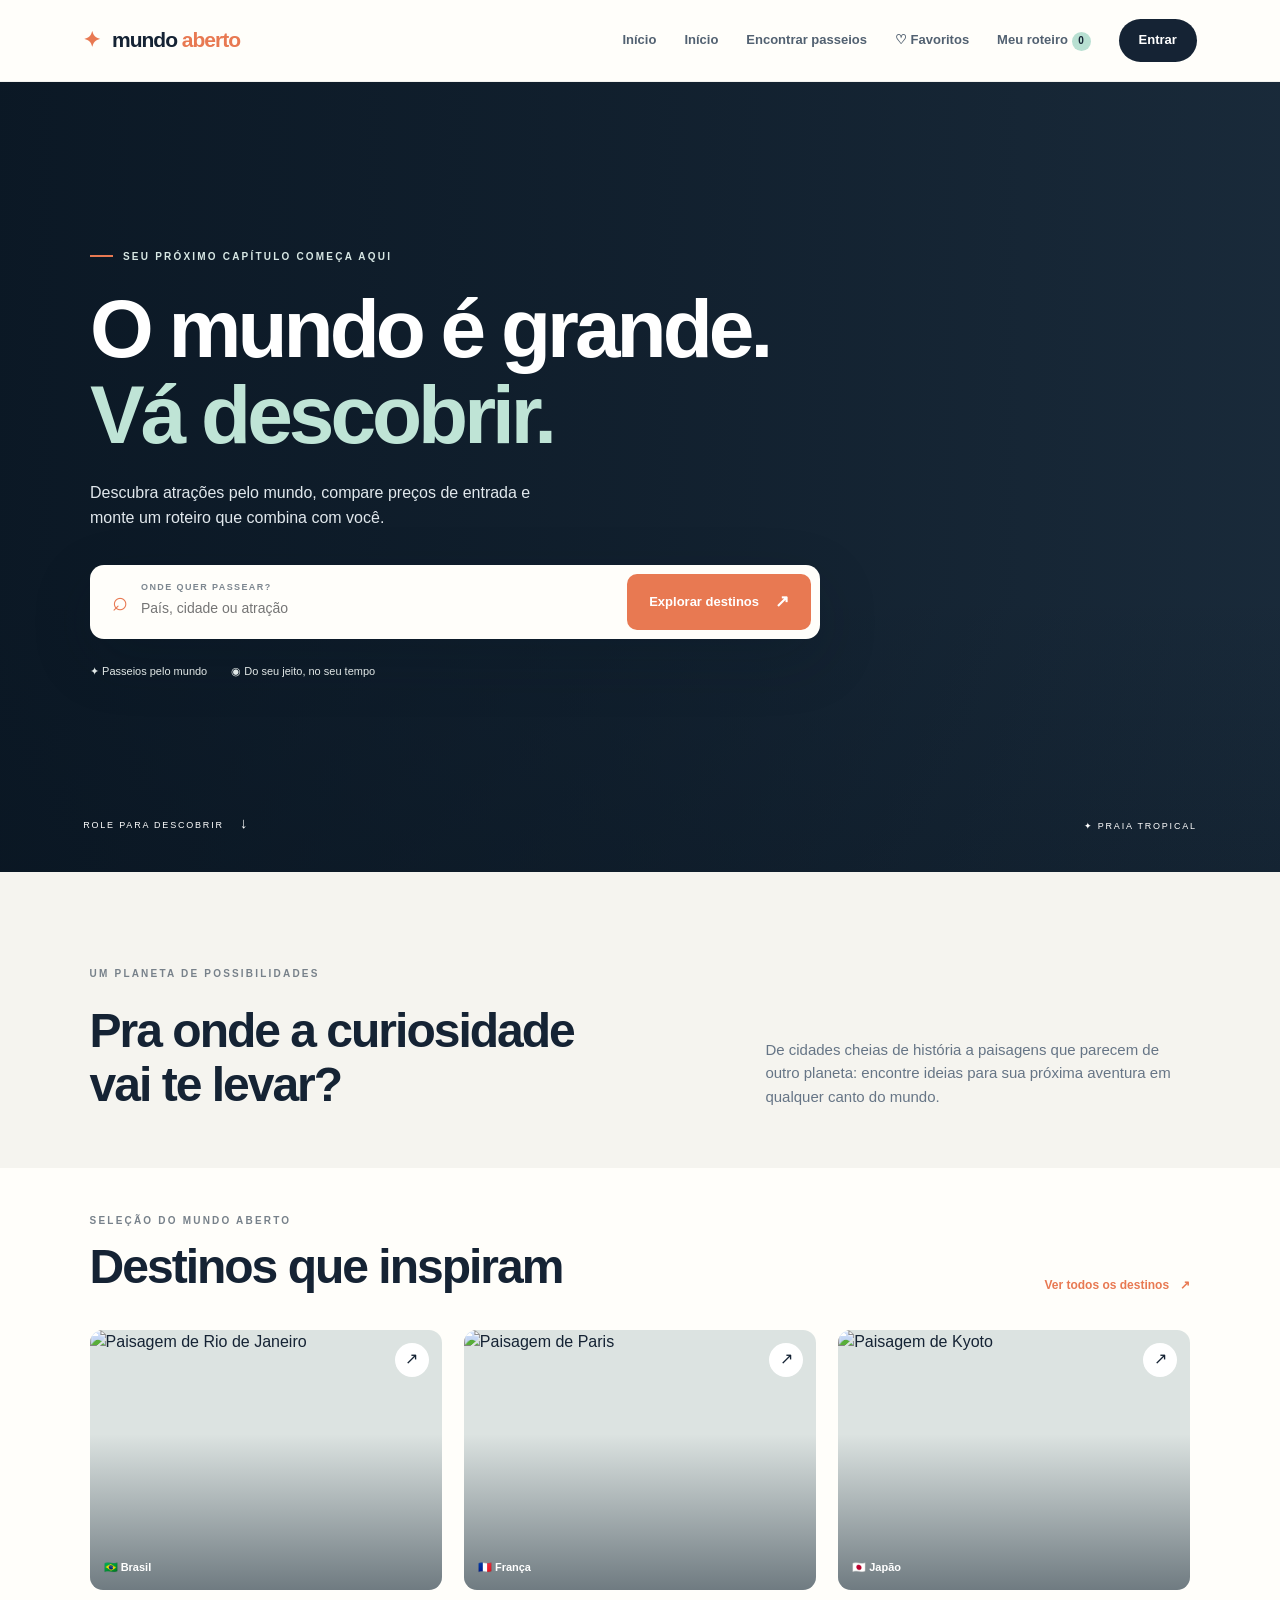
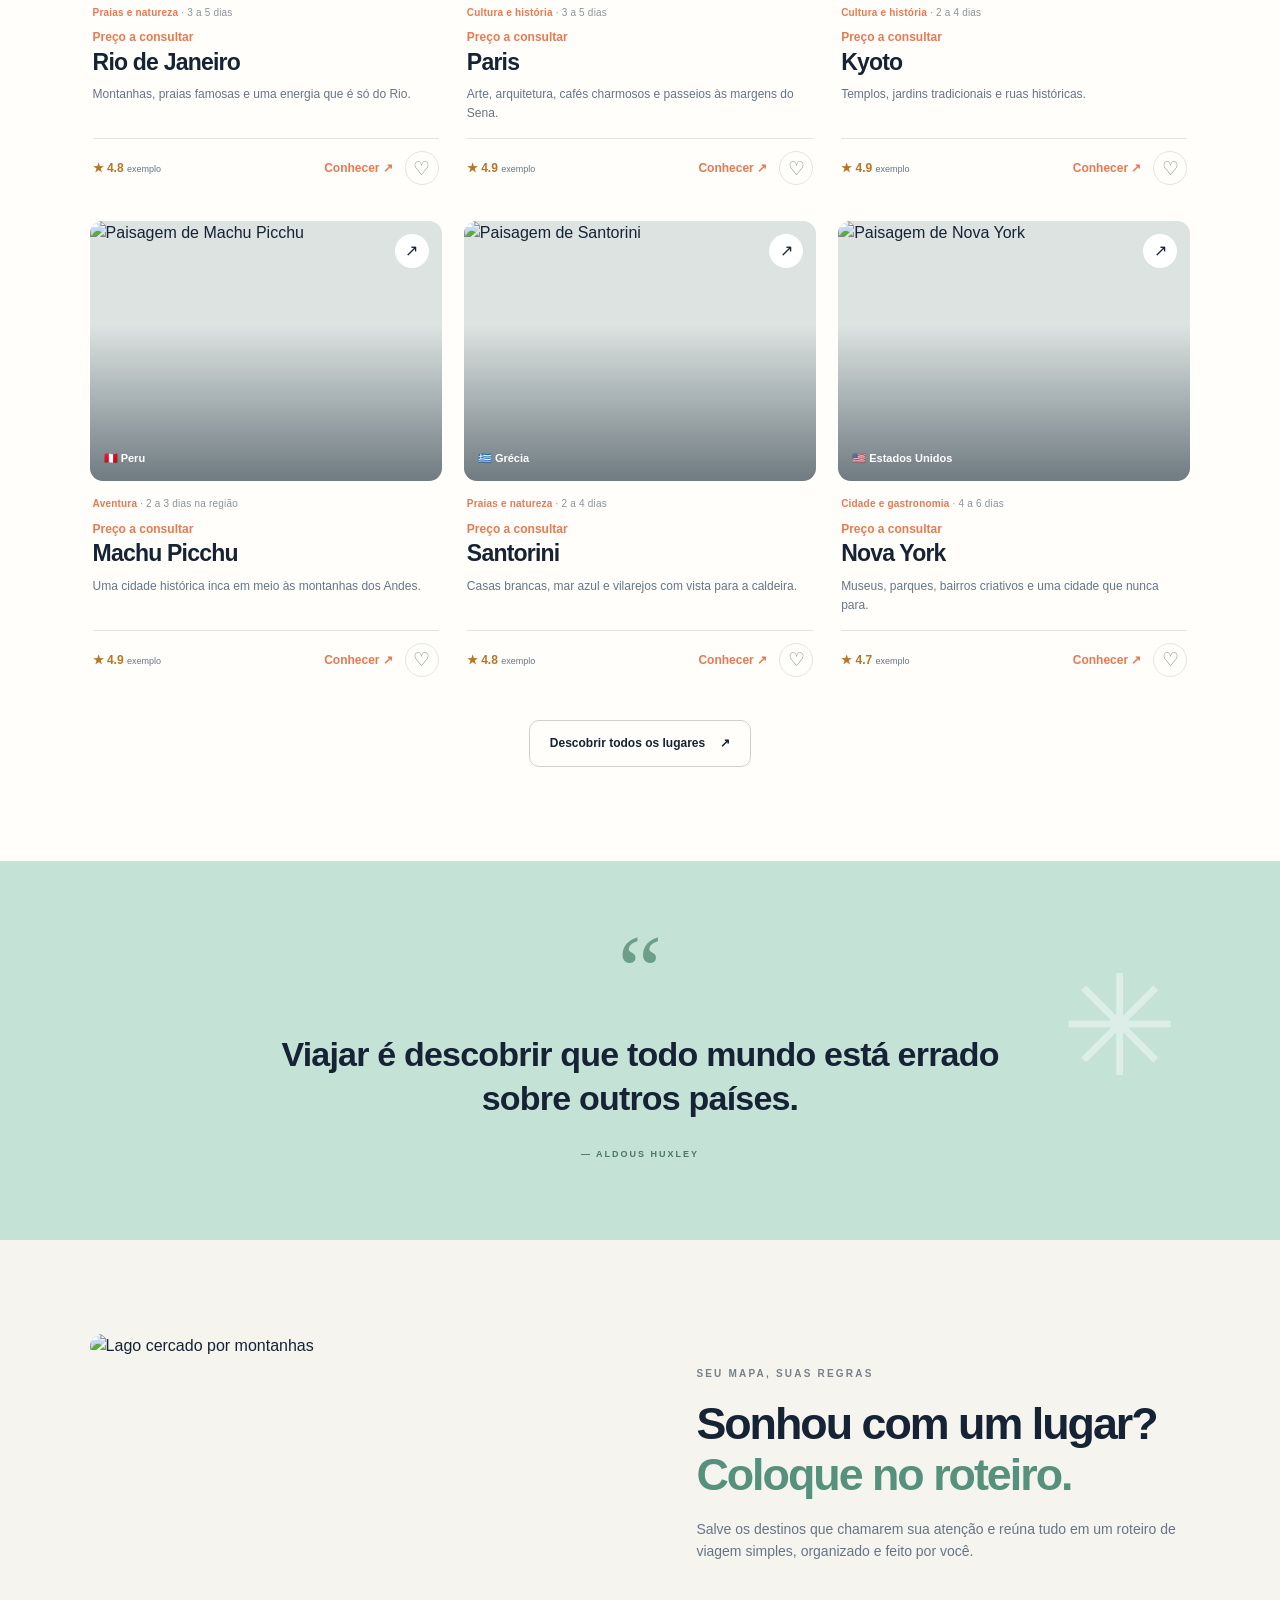
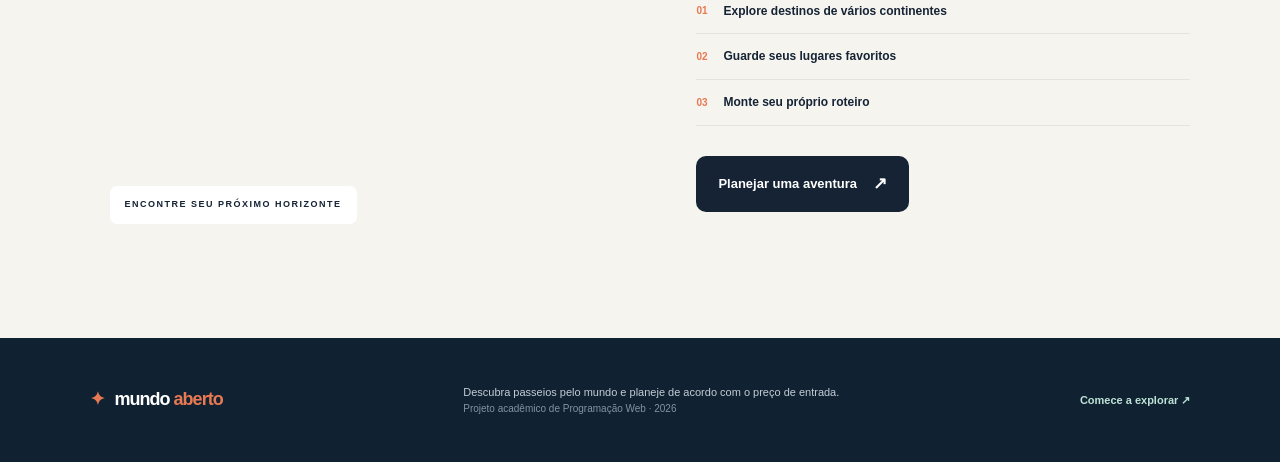
==== commit 9c59c4ae: "merge com o remoto" ====
--- a/mundo-aberto-estatico/index.html
+++ b/mundo-aberto-estatico/index.html
@@ -1,10 +1,11 @@
 <!doctype html>
 <!-- Página inicial: apresentação, busca rápida e destinos em destaque. -->
+<!-- Teste de commit -->
 <html lang="pt-BR">
   <head>
     <meta charset="utf-8">
     <meta name="viewport" content="width=device-width, initial-scale=1">
-    <meta http-equiv="Content-Security-Policy" content="default-src 'self'; script-src 'self'; style-src 'self' 'unsafe-inline' https://fonts.googleapis.com; img-src 'self' data: https://images.unsplash.com; font-src 'self' https://fonts.gstatic.com data:; connect-src 'self'; object-src 'none'; frame-src https://www.openstreetmap.org; base-uri 'self'; form-action 'self'">
+    <meta http-equiv="Content-Security-Policy" content="default-src 'self'; script-src 'self'; style-src 'self' 'unsafe-inline' https://fonts.googleapis.com; img-src 'self' data: https://images.unsplash.com; font-src 'self' https://fonts.gstatic.com data:; connect-src 'self'; object-src 'none'; base-uri 'self'; form-action 'self'">
     <meta name="referrer" content="no-referrer">
     <meta name="theme-color" content="#101b2b">
     <meta name="description" content="Encontre passeios pelo mundo, compare preços de entrada e monte seu próximo roteiro.">
@@ -32,6 +33,9 @@
         <a href="index.html">
           Início
         </a>
+         <a href="comparacao.html">
+          Início
+        </a>
         <a href="destinos.html">
           Encontrar passeios
         </a>
@@ -44,7 +48,10 @@
             0
           </span>
         </a>
-        <a href="mapa.html">Mapa dos destinos</a>
+        
+        <a class="nav-login" href="login.html">
+          Entrar
+        </a>
       </nav>
     </header>
     <main>
@@ -79,11 +86,6 @@
                   ONDE QUER PASSEAR?
                 </small>
                 <input name="q" placeholder="País, cidade ou atração">
-              </span>
-            </label>
-            <label class="busca-campo budget-search-field">
-              <span class="busca-texto"><small>ORÇAMENTO POR PESSOA (R$)</small>
-                <input name="orcamento" type="text" inputmode="numeric" autocomplete="off" placeholder="Ex.: R$ 2.000" aria-label="Orçamento máximo por pessoa em reais">
               </span>
             </label>
             <button class="btn-buscar">
@@ -144,7 +146,7 @@
             </span>
           </a>
         </div>
-        <div class="destination-grid" id="home-destinations" data-limit="9">
+        <div class="destination-grid" id="home-destinations" data-limit="6">
         </div>
         <div class="center-action">
           <a class="btn-outline" href="destinos.html">
@@ -154,11 +156,6 @@
             </span>
           </a>
         </div>
-      </section>
-      <section class="section map-promo">
-        <div><p class="eyebrow dark">EXPLORE VISUALMENTE</p><h2>O mundo em um mapa.</h2>
-          <p>Escolha um dos destinos e conheça a região antes da sua viagem.</p></div>
-        <a class="btn-dark" href="mapa.html">Abrir mapa interativo ↗</a>
       </section>
       <section class="quote-band">
         <div class="quote-mark">
@@ -214,11 +211,11 @@
               <span>
                 03
               </span>
-              Simule passagens e monte seu roteiro
+              Monte seu próprio roteiro
             </li>
           </ul>
-          <a class="btn-dark" href="roteiro.html#transporte">
-            Simular transporte
+          <a class="btn-dark" href="destinos.html">
+            Planejar uma aventura
             <span>
               ↗
             </span>
@@ -248,8 +245,8 @@
     </footer>
     <script src="static/js/animacoes.js">
     </script>
-    <script src="static/js/planejamento.js"></script>
-    <script src="static/js/mapa.js"></script>
+    <script src="static/js/cards.js">
+    </script>
     <script src="static/js/main.js">
     </script>
   </body>
--- a/mundo-aberto-estatico/static/css/style.css
+++ b/mundo-aberto-estatico/static/css/style.css
@@ -590,7 +590,7 @@
   max-width:800px;
   letter-spacing:-2.5px
 }
-.page-banner>p:last-child,.page-banner>.page-banner-description{
+.page-banner>p:last-child{
   max-width:570px;
   color:#b9c6d0;
   font-size:14px;
@@ -1385,6 +1385,179 @@
   margin:0 12px
 }
 
+/* pagina de comparação */
+.compare-results{
+  margin-bottom:56px
+}
+.compare-result .card-image{
+  height:210px
+}
+.compare-result .card-price{
+  font:800 14px Manrope,sans-serif;
+  color:var(--ink);
+  margin:0 0 6px
+}
+.btn-compare{
+  border:1px solid var(--ink);
+  background:var(--ink);
+  color:#fff;
+  border-radius:10px;
+  padding:9px 14px;
+  font-size:11px;
+  font-weight:700;
+  transition:background .2s,border .2s,color .2s
+}
+.btn-compare:hover{
+  background:var(--orange);
+  border-color:var(--orange)
+}
+.btn-compare.is-selected{
+  background:var(--teal);
+  border-color:var(--teal);
+  color:var(--navy)
+}
+.btn-compare.is-selected:hover{
+  background:#fff5f0;
+  border-color:#e9b4a3;
+  color:#b55d4c
+}
+
+/* Área da comparação */
+.compare-section{
+  margin-top:48px;
+  padding-top:40px;
+  border-top:1px solid var(--line)
+}
+.compare-header{
+  display:flex;
+  justify-content:space-between;
+  align-items:end;
+  gap:20px;
+  flex-wrap:wrap;
+  margin-bottom:26px
+}
+.compare-header h2{
+  font:800 32px Manrope,sans-serif;
+  letter-spacing:-1px;
+  margin:6px 0 8px
+}
+.compare-header .results-count{
+  margin:0
+}
+
+/* Destinos lado a lado */
+.compare-grid{
+  display:grid;
+  grid-template-columns:repeat(var(--cols,1),minmax(260px,1fr));
+  gap:20px;
+  align-items:start;
+  overflow-x:auto;
+  padding-bottom:14px
+}
+.compare-grid[data-count="1"]{
+  grid-template-columns:minmax(260px,380px)
+}
+.compare-grid[data-count="2"]{
+  grid-template-columns:repeat(2,minmax(260px,430px))
+}
+
+.compare-card{
+  display:flex;
+  flex-direction:column;
+  min-width:0;
+  background:var(--paper);
+  border:1px solid var(--line);
+  border-radius:var(--radius);
+  padding:14px;
+  animation:cardUp .55s both
+}
+.compare-card.is-best{
+  border-color:var(--orange);
+  box-shadow:0 12px 35px #e8795218
+}
+.compare-card .remove-btn{
+  align-self:flex-end;
+  padding:0 0 10px
+}
+.compare-card .remove-btn:hover{
+  text-decoration:underline
+}
+.compare-card .card-image{
+  height:190px
+}
+.compare-card .card-info{
+  padding:15px 3px 0
+}
+.compare-card .card-info h3{
+  font-size:21px
+}
+.compare-card .price-panel{
+  margin:18px 0 0;
+  padding:16px 18px
+}
+.compare-card .aside-meta{
+  margin-top:16px;
+  padding-top:14px
+}
+.compare-card h4{
+  font:800 13px Manrope,sans-serif;
+  letter-spacing:-.2px;
+  margin:22px 0 8px
+}
+.compare-card .attraction-price-row{
+  grid-template-columns:30px minmax(0,1fr) auto;
+  padding:11px 0;
+  font-size:12px
+}
+.compare-card .btn-outline{
+  margin-top:20px
+}
+.best-badge{
+  justify-self:start;
+  background:var(--teal);
+  color:var(--navy);
+  font-size:10px;
+  font-weight:800;
+  letter-spacing:.3px;
+  padding:3px 10px;
+  border-radius:99px
+}
+
+@media(max-width:720px){
+  .compare-header h2{
+    font-size:26px
+  }
+  .compare-grid,
+  .compare-grid[data-count="1"],
+  .compare-grid[data-count="2"]{
+    grid-template-columns:repeat(var(--cols,1),minmax(250px,82%));
+    scroll-snap-type:x mandatory
+  }
+  .compare-card{
+    scroll-snap-align:start
+  }
+}
+
+/* Formulário e lista pessoal da página para adicionar destinos. */
+.add-place-section{padding-top:55px;padding-bottom:55px}
+.add-place-form{max-width:900px;margin:0 auto;padding:30px;background:var(--paper);border:1px solid var(--line);border-radius:16px}
+.add-place-intro h2,.my-places-section h2{font:800 28px/1.2 Manrope,sans-serif;letter-spacing:-1px;margin:0 0 8px}
+.add-place-intro p{font-size:13px;color:var(--muted);margin:0 0 25px}
+.add-place-fields{display:grid;grid-template-columns:repeat(2,minmax(0,1fr));gap:17px}
+.add-place-fields label{display:grid;gap:7px;font-size:12px;font-weight:700}
+.add-place-fields input,.add-place-fields select,.add-place-fields textarea{width:100%;padding:13px;border:1px solid #dfe2df;border-radius:8px;background:#fffefa;color:var(--ink);font:400 13px 'DM Sans',sans-serif}
+.add-place-fields textarea{resize:vertical}
+.add-place-fields small{font-size:10px;color:var(--muted);font-weight:400}
+.add-place-fields .wide-field{grid-column:1/-1}
+.add-place-form>.btn-dark{margin-top:7px}
+.form-message{min-height:20px;font-size:12px;color:#397760}
+.my-places-section{padding-top:35px;background:var(--paper)}
+.my-places-section .section-heading{margin-bottom:25px}
+@media(max-width:720px){.add-place-form{padding:22px 17px}.add-place-fields{grid-template-columns:1fr}.add-place-fields .wide-field{grid-column:auto}}
+
+.add-place-form button:disabled{opacity:.65;cursor:wait}
+
+
 /* Mundo Aberto: preços de passeios e moedas locais */
 .card-price{font-size:12px!important;font-weight:800;color:var(--orange);margin:8px 0 2px!important}
 .price-panel,.price-summary{margin:22px 0;padding:20px 22px;border:1px solid var(--line);border-radius:12px;background:var(--paper)}
@@ -1397,200 +1570,3 @@
 @media(max-width:720px){.advanced-filter #price-max,.advanced-filter #price-currency,.advanced-filter #price-sort{width:100%}.price-panel,.price-summary{padding:16px}}
 
 .attraction-price-row{display:grid!important;grid-template-columns:42px minmax(0,1fr) auto;align-items:center;gap:12px}.attraction-price-row small{font-size:11px;color:var(--orange);font-weight:700;text-align:right}@media(max-width:560px){.attraction-price-row{grid-template-columns:32px minmax(0,1fr)}.attraction-price-row small{grid-column:2;text-align:left}}
-
-/* Versão pública — navegação, roteiro e mapa interativo */
-[hidden] { display: none !important; }
-button:focus-visible, a:focus-visible, input:focus-visible, select:focus-visible {
-  outline: 3px solid var(--orange);
-  outline-offset: 3px;
-}
-.navbar nav a[aria-current="page"] { color:var(--orange); }
-.navbar nav {gap:clamp(10px, 2.1vw, 25px)}
-.navbar nav>a {white-space:nowrap;}
-.destination-map {margin-top:34px}
-.destination-map .section-heading {margin-bottom:16px}
-.destination-map h3 {margin:0 0 12px}
-.destination-map iframe {width:100%;height:340px;border:1px solid var(--line);border-radius:14px;background:#e8f0eb}
-.destination-map p,.map-notice {font-size:12px;color:var(--muted);margin:12px 0}
-.destination-map .text-link {display:inline-block;margin-top:5px}
-.map-promo {display:flex;align-items:center;justify-content:space-between;gap:30px;background:#d6e9e3}
-.map-promo h2 {margin:0 0 10px}
-.map-promo p:last-child {color:#50656a;margin:0}
-.map-promo .btn-dark {flex-shrink:0}
-.map-shell {display:grid;grid-template-columns:300px minmax(0, 1fr);gap:22px;max-width:1240px;margin:0 auto}
-.map-sidebar,.map-main {background:var(--paper);border:1px solid var(--line);border-radius:18px;padding:22px}
-.map-sidebar h2 {font:800 23px/1.2 Manrope,sans-serif;letter-spacing:-.5px;margin:0 0 8px}
-.map-sidebar>p {font-size:12px;color:var(--muted);margin:0 0 18px}
-.map-list {max-height:590px;overflow:auto;display:grid;gap:7px}
-.map-location {display:flex;align-items:center;gap:12px;text-align:left;width:100%;border:1px solid transparent;border-radius:10px;background:transparent;padding:12px;color:var(--ink)}
-.map-location>span:first-child {font-size:22px}
-.map-location>span:nth-child(2) {flex:1;display:grid;gap:2px}
-.map-location strong {font-size:12px}
-.map-location small {font-size:10px;color:var(--muted)}
-.map-location:hover,.map-location.is-active {border-color:#c7d9d3;background:#eff8f4}
-.map-head h2 {font:800 25px/1.2 Manrope,sans-serif;margin:0 0 14px}
-.map-head .eyebrow {margin:0 0 8px}
-#explore-map {width:100%;height:550px;border:1px solid var(--line);border-radius:10px;background:#e2e9e6}
-.map-links {display:flex;gap:14px;flex-wrap:wrap;margin-top:18px}
-.map-links a {display:inline-flex;align-items:center;justify-content:center}
-.itinerary-day {margin-bottom:32px}
-.itinerary-day-heading {display:flex;align-items:center;justify-content:space-between;border-bottom:2px solid #bfded3;margin-bottom:15px;padding-bottom:12px}
-.itinerary-day-heading h2 {font:800 26px Manrope,sans-serif;margin:0}
-.itinerary-day-heading span {color:var(--muted);font-size:12px}
-.itinerary-item-extended {align-items:flex-start;flex-wrap:nowrap}
-.itinerary-item-extended>.itinerary-content {flex:1;min-width:0}
-.itinerary-content h3 {font:800 23px Manrope,sans-serif;margin:5px 0}
-.itinerary-content>p {margin:3px 0 12px}
-.itinerary-fields {display:flex;gap:12px;align-items:flex-end;flex-wrap:wrap;margin-top:12px}
-.itinerary-fields label {display:grid;gap:5px;color:var(--muted);font-size:11px;font-weight:700}
-.itinerary-fields input,.itinerary-fields select {border:1px solid var(--line);border-radius:8px;background:#fff;padding:8px 10px;color:var(--ink);font-size:12px;min-height:39px}
-.itinerary-fields .plan-note {flex:1;min-width:185px}
-.itinerary-fields .plan-note input {width:100%}
-.itinerary-actions {display:flex;flex-wrap:wrap;align-items:center;gap:7px;margin-top:13px}
-.small-outline {border:1px solid #cad4d3;background:#fffefa;border-radius:8px;padding:7px 10px;color:var(--ink);font:600 11px 'DM Sans',sans-serif;white-space:nowrap}
-.small-outline:hover {background:#eef7f2}
-.small-outline:disabled {opacity:.42;cursor:not-allowed}
-.itinerary-actions .remove-btn {margin-left:auto}
-.itinerary-export {margin:20px 0 30px}
-.itinerary-export button:disabled {opacity:.42;cursor:not-allowed}
-.budget-section {background:#e4eee9}
-.budget-intro {max-width:750px;margin-bottom:27px}
-.budget-intro h2 {font:800 clamp(29px,4vw,42px)/1.2 Manrope,sans-serif;margin:0 0 10px}
-.budget-intro>p:last-child {font-size:14px;color:#52636b}
-.budget-layout {display:grid;grid-template-columns:1.25fr .75fr;gap:24px;align-items:start}
-.budget-form {display:grid;grid-template-columns:repeat(2,minmax(0,1fr));gap:16px;background:var(--paper);border-radius:16px;padding:25px}
-.budget-form label {font-size:12px;font-weight:700;color:var(--ink);display:grid;gap:7px}
-.budget-form input,.budget-form select {background:#fff;border:1px solid #d4dbd6;border-radius:9px;padding:12px;width:100%;font-size:14px;color:var(--ink);min-width:0}
-.budget-footnote {grid-column:1/-1;color:var(--muted);font-size:11px;margin:4px 0 0}
-.budget-result {border-radius:16px;padding:29px;background:var(--navy);color:#fff;display:grid;gap:8px;position:sticky;top:100px}
-.budget-result>span {font-size:13px;color:#c9dcda}
-.budget-result>strong {font:800 clamp(24px,3.3vw,36px)/1.25 Manrope,sans-serif;color:#bfe4d6;overflow-wrap:anywhere}
-.budget-result>small {color:#b5c2c5;font-size:11px}
-.budget-breakdown {display:grid;grid-template-columns:1fr auto;gap:10px 15px;border-top:1px solid #425666;margin-top:12px;padding-top:18px}
-.budget-breakdown span {font-size:12px;color:#e3e9e9}
-.budget-breakdown b {font-size:12px;text-align:right}
-
-/* Simulação de transporte */
-.page-banner-link {
-  display: inline-block;
-  margin-top: 18px;
-  font-size: 14px;
-  font-weight: 700;
-  color: var(--teal);
-  text-decoration: underline;
-  text-underline-offset: 4px;
-}
-.detail-aside > .full-width + .full-width { margin-top: 9px; }
-.transport-section, .budget-section { scroll-margin-top: 75px; }
-.transport-section { background: #eef3ef; }
-.transport-layout {
-  display: grid;
-  grid-template-columns: minmax(0, 1.12fr) minmax(0, 1fr);
-  gap: 24px;
-  align-items: start;
-}
-.transport-form { border: 1px solid var(--line); }
-.transport-wide { grid-column: 1 / -1; }
-.transport-form button:disabled { opacity: .55; cursor: not-allowed; }
-.transport-ticket {
-  min-width: 0;
-  padding: 28px;
-  border-radius: 16px;
-  background: var(--navy);
-  color: #fff;
-  overflow-wrap: anywhere;
-}
-.transport-ticket h3 {
-  margin: 0;
-  font: 800 clamp(21px, 3vw, 28px)/1.2 Manrope, sans-serif;
-}
-#transport-empty p { margin: 8px 0 0; color: #c9d9dc; font-size: 14px; }
-.transport-route { display: grid; gap: 9px; margin: 19px 0 15px; }
-.transport-route > div {
-  display: grid;
-  grid-template-columns: 62px minmax(0, 1fr);
-  gap: 10px;
-  align-items: baseline;
-}
-.transport-route dt { color: var(--teal); font-size: 12px; font-weight: 700; }
-.transport-route dd { margin: 0; font-size: 14px; font-weight: 700; }
-.transport-steps { margin: 0 0 18px; padding-left: 21px; color: #e3eded; font-size: 13px; }
-.transport-steps li + li { margin-top: 6px; }
-.transport-price {
-  display: grid;
-  gap: 4px;
-  border-top: 1px dashed #758a91;
-  padding-top: 16px;
-}
-.transport-price span, .transport-price small { color: #d6e6e8; font-size: 13px; }
-.transport-price strong { font: 800 clamp(27px, 4vw, 37px)/1.2 Manrope, sans-serif; color: var(--teal); }
-.transport-message { color: #d0dfe2; font-size: 12px; margin: 12px 0 0; }
-.transport-actions { display: flex; flex-wrap: wrap; align-items: center; gap: 12px 17px; margin-top: 18px; }
-.transport-actions .btn-outline { background: var(--paper); border-color: var(--paper); color: var(--ink); }
-.transport-actions .btn-outline:disabled { opacity: .55; cursor: not-allowed; }
-.transport-ticket a { color: var(--teal); font-weight: 700; text-decoration: underline; text-underline-offset: 3px; }
-.transport-actions a { font-size: 13px; }
-
-/* Busca por pacotes e informações incluídas na viagem */
-.budget-search-field { flex: 0 0 210px; }
-.budget-search-field input { width: 100%; max-width: 175px; border: 0; border-bottom: 1px solid #d8ded9; background: transparent; padding: 7px 0; color: var(--ink); font-size: 14px; }
-.budget-search-field .busca-texto { display: grid; gap: 4px; }
-.package-section { padding-top: 52px; }
-.package-grid { display: grid; grid-template-columns: repeat(3,minmax(0,1fr)); gap: 22px; }
-.package-card { overflow: hidden; border: 1px solid var(--line); border-radius: 15px; background: #fffefa; box-shadow: 0 8px 25px #142b1a0a; }
-.package-card>img { display: block; width: 100%; height: 210px; object-fit: cover; }
-.package-card-body { display: grid; gap: 10px; padding: 20px; }
-.package-duration,.package-disclaimer { color: var(--muted); font-size: 11px; }
-.package-card h3 { margin: 0; font: 800 22px/1.2 Manrope,sans-serif; }
-.package-card-body>p { min-height: 36px; margin: 0; color: var(--muted); font-size: 13px; }
-.package-card-body>strong { color: var(--orange); font: 800 23px Manrope,sans-serif; }
-.package-card-body>strong small { color: var(--muted); font: 500 12px 'DM Sans',sans-serif; }
-.package-highlights { display: grid; gap: 6px; margin: 2px 0 0; padding: 0; list-style: none; }
-.package-highlights li { color: #49665c; font-size: 11px; line-height: 1.4; }
-.package-highlights li::before { content: '✓'; color: #3b9272; font-weight: 800; margin-right: 7px; }
-.package-card .btn-dark { display: inline-flex; justify-content: center; margin-top: 5px; }
-.package-detail-layout { align-items: start; }
-.package-inclusions { display: grid; grid-template-columns: repeat(2,minmax(0,1fr)); gap: 15px; margin-top: 25px; }
-.package-inclusion { border: 1px solid var(--line); border-radius: 12px; padding: 18px; background: #fffefa; }
-.package-inclusion h3 { margin: 0 0 11px; font: 750 16px Manrope,sans-serif; }
-.package-inclusion ul { margin: 0; padding-left: 19px; color: #5d6c71; font-size: 13px; line-height: 1.65; }
-.package-inclusion li+li { margin-top: 6px; }
-.package-person { font: 500 12px 'DM Sans',sans-serif; color: var(--muted); }
-.package-empty { padding: 30px; border-radius: 12px; background: #fffefa; color: var(--muted); }
-@media(max-width:850px) { .package-grid { grid-template-columns: repeat(2,minmax(0,1fr)); } }
-@media(max-width:600px) { .budget-search-field { flex-basis: 100%; } .package-grid,.package-inclusions { grid-template-columns: 1fr; } }
-
-@media (max-width: 1000px) {
-  .navbar nav {font-size:12px;gap:13px}
-  .map-shell {grid-template-columns:250px minmax(0,1fr)}
-}
-@media (max-width: 720px) {
-  .navbar nav>a {white-space:normal}
-  .map-promo {display:block}
-  .map-promo .btn-dark {display:inline-flex;margin-top:20px}
-  .map-shell,.budget-layout,.transport-layout {grid-template-columns:minmax(0,1fr)}
-  .map-sidebar,.map-main {padding:16px}
-  .map-list {max-height:230px;grid-template-columns:repeat(2,minmax(0,1fr))}
-  .map-location {padding:10px 7px;gap:6px}
-  .map-location>span:first-child {font-size:17px}
-  .map-location strong {font-size:11px}
-  #explore-map {height:350px}
-  .itinerary-item-extended {flex-wrap:wrap}
-  .itinerary-item-extended>img {width:85px;height:85px}
-  .itinerary-item-extended>.itinerary-content {min-width:calc(100% - 105px)}
-  .itinerary-fields {margin-left:-97px;padding-top:10px}
-  .itinerary-actions {margin-left:-97px}
-  .itinerary-actions .remove-btn {margin-left:0}
-  .budget-form {padding:17px;gap:12px}
-  .budget-result {position:static}
-  .transport-ticket {padding:20px}
-}
-@media (max-width: 385px) {
-  .budget-form {grid-template-columns:1fr}
-  .itinerary-fields .plan-note {min-width:160px}
-  .map-list {grid-template-columns:1fr}
-}
-@media print {
-  .navbar,.footer,.btn-topo,.itinerary-export,.itinerary-actions,.transport-section,.budget-section {display:none!important}
-  .itinerary-fields input,.itinerary-fields select {border:none}
-}
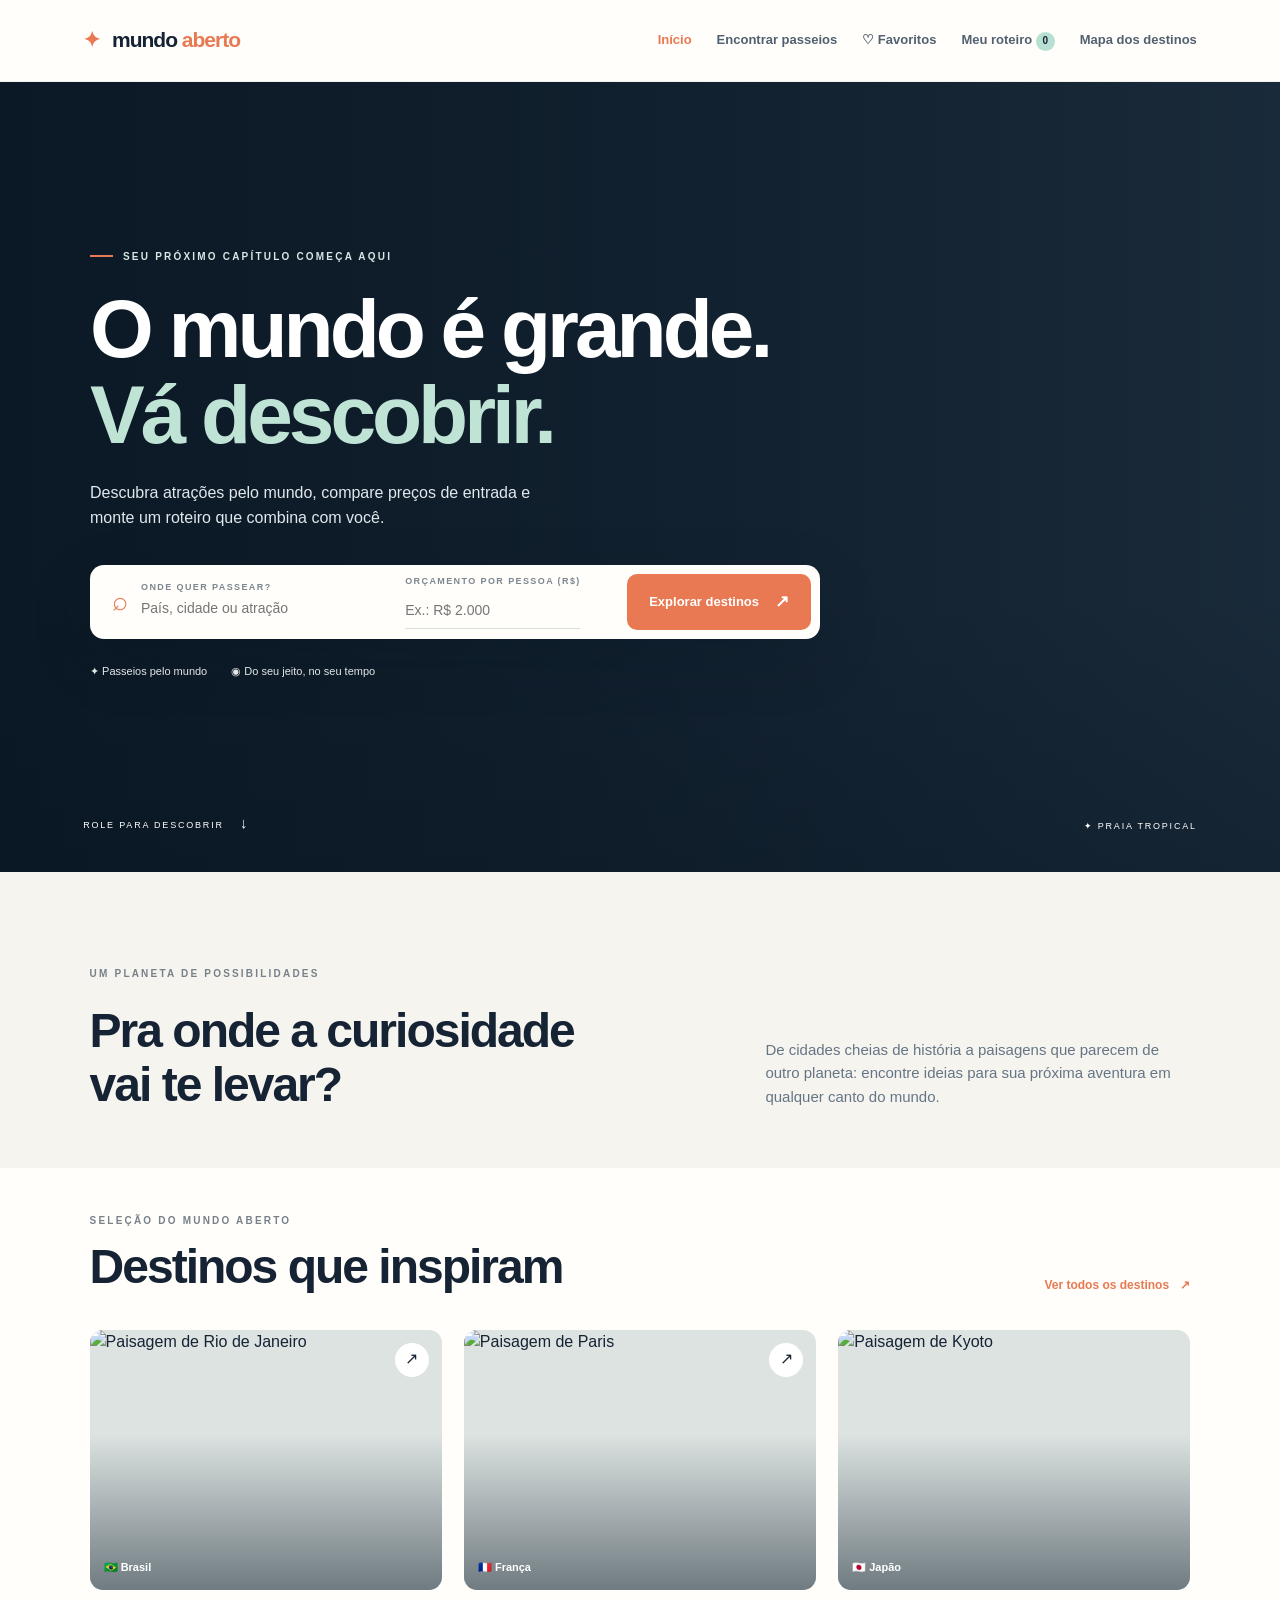
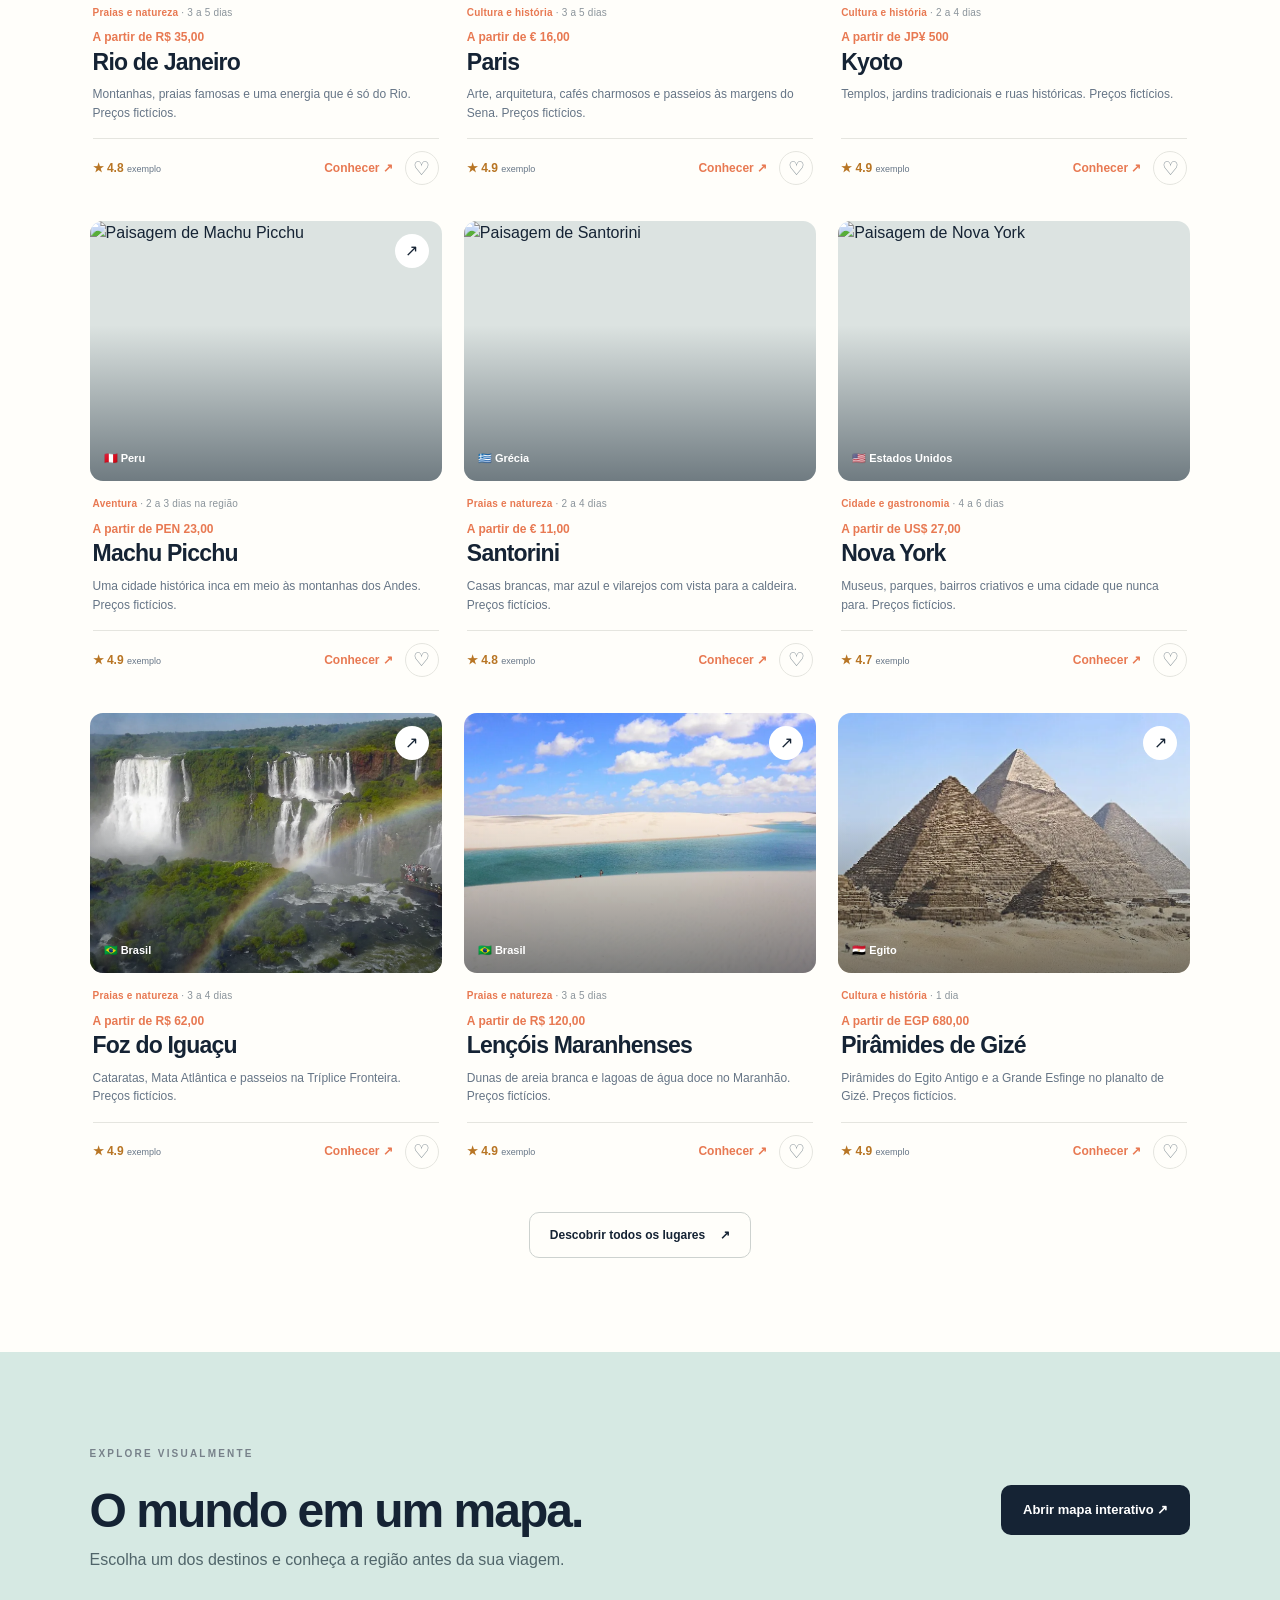
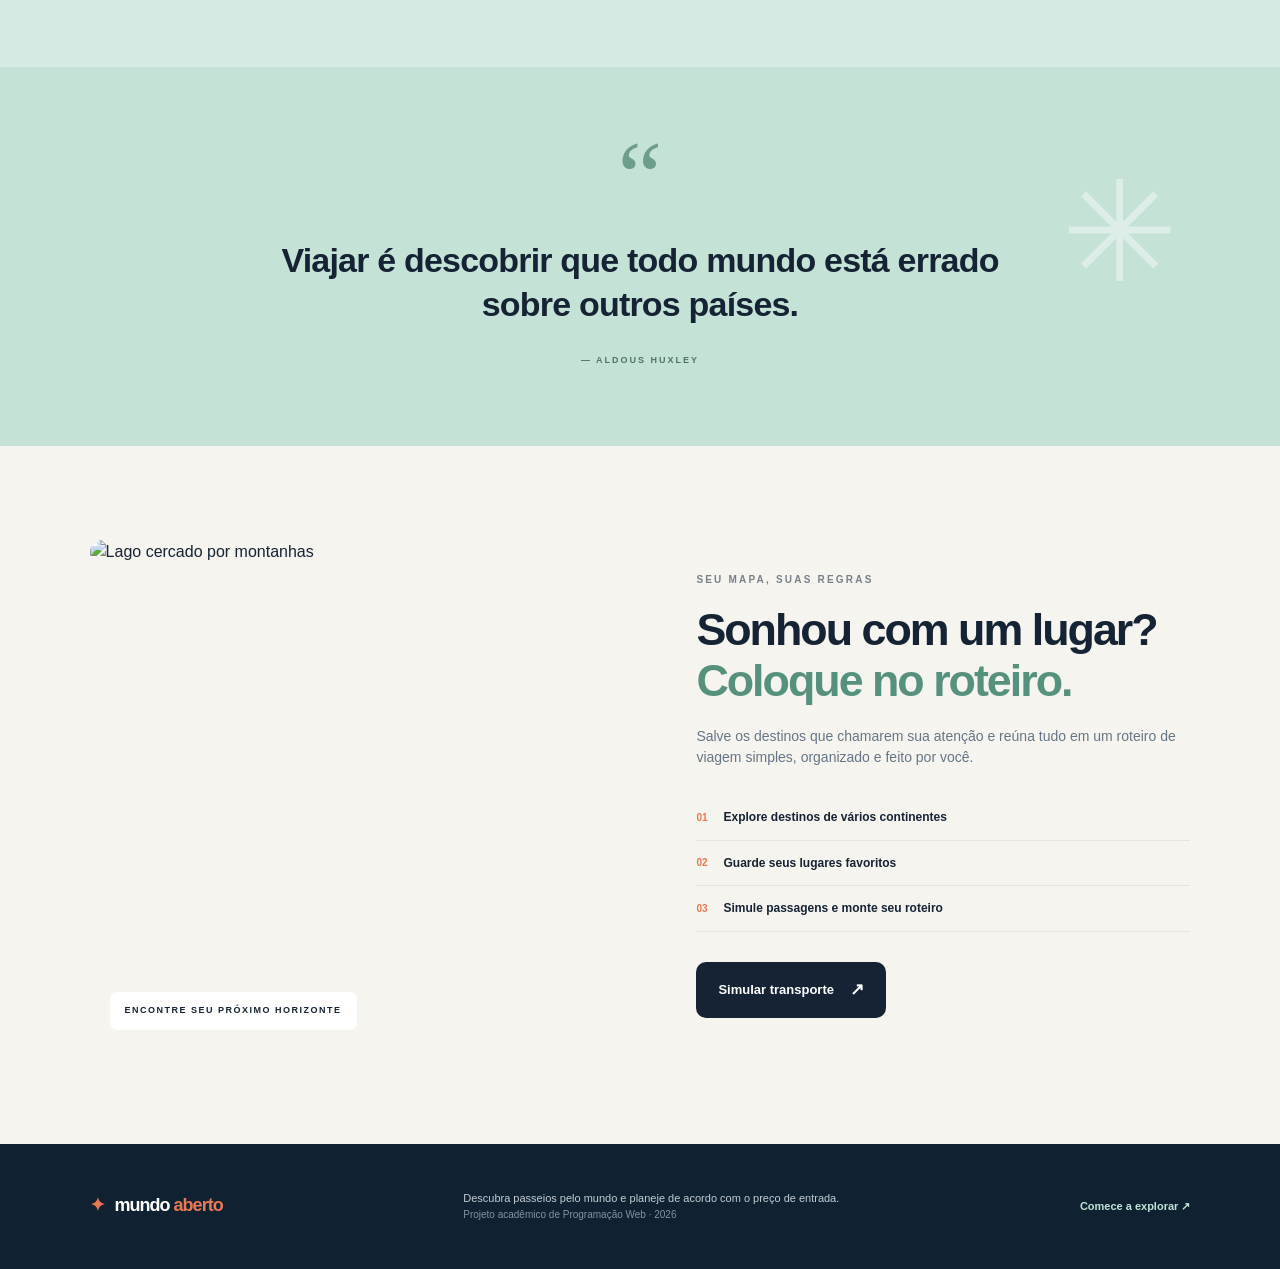
==== commit 84540082: "terminei os pacotes" ====
--- a/mundo-aberto-estatico/index.html
+++ b/mundo-aberto-estatico/index.html
@@ -1,11 +1,10 @@
 <!doctype html>
 <!-- Página inicial: apresentação, busca rápida e destinos em destaque. -->
-<!-- Teste de commit -->
 <html lang="pt-BR">
   <head>
     <meta charset="utf-8">
     <meta name="viewport" content="width=device-width, initial-scale=1">
-    <meta http-equiv="Content-Security-Policy" content="default-src 'self'; script-src 'self'; style-src 'self' 'unsafe-inline' https://fonts.googleapis.com; img-src 'self' data: https://images.unsplash.com; font-src 'self' https://fonts.gstatic.com data:; connect-src 'self'; object-src 'none'; base-uri 'self'; form-action 'self'">
+    <meta http-equiv="Content-Security-Policy" content="default-src 'self'; script-src 'self'; style-src 'self' 'unsafe-inline' https://fonts.googleapis.com; img-src 'self' data: https://images.unsplash.com; font-src 'self' https://fonts.gstatic.com data:; connect-src 'self'; object-src 'none'; frame-src https://www.openstreetmap.org; base-uri 'self'; form-action 'self'">
     <meta name="referrer" content="no-referrer">
     <meta name="theme-color" content="#101b2b">
     <meta name="description" content="Encontre passeios pelo mundo, compare preços de entrada e monte seu próximo roteiro.">
@@ -33,9 +32,6 @@
         <a href="index.html">
           Início
         </a>
-         <a href="comparacao.html">
-          Início
-        </a>
         <a href="destinos.html">
           Encontrar passeios
         </a>
@@ -48,10 +44,7 @@
             0
           </span>
         </a>
-        
-        <a class="nav-login" href="login.html">
-          Entrar
-        </a>
+        <a href="mapa.html">Mapa dos destinos</a>
       </nav>
     </header>
     <main>
@@ -86,6 +79,11 @@
                   ONDE QUER PASSEAR?
                 </small>
                 <input name="q" placeholder="País, cidade ou atração">
+              </span>
+            </label>
+            <label class="busca-campo budget-search-field">
+              <span class="busca-texto"><small>ORÇAMENTO POR PESSOA (R$)</small>
+                <input name="orcamento" type="text" inputmode="numeric" autocomplete="off" placeholder="Ex.: R$ 2.000" aria-label="Orçamento máximo por pessoa em reais">
               </span>
             </label>
             <button class="btn-buscar">
@@ -146,7 +144,7 @@
             </span>
           </a>
         </div>
-        <div class="destination-grid" id="home-destinations" data-limit="6">
+        <div class="destination-grid" id="home-destinations" data-limit="9">
         </div>
         <div class="center-action">
           <a class="btn-outline" href="destinos.html">
@@ -156,6 +154,11 @@
             </span>
           </a>
         </div>
+      </section>
+      <section class="section map-promo">
+        <div><p class="eyebrow dark">EXPLORE VISUALMENTE</p><h2>O mundo em um mapa.</h2>
+          <p>Escolha um dos destinos e conheça a região antes da sua viagem.</p></div>
+        <a class="btn-dark" href="mapa.html">Abrir mapa interativo ↗</a>
       </section>
       <section class="quote-band">
         <div class="quote-mark">
@@ -211,11 +214,11 @@
               <span>
                 03
               </span>
-              Monte seu próprio roteiro
+              Simule passagens e monte seu roteiro
             </li>
           </ul>
-          <a class="btn-dark" href="destinos.html">
-            Planejar uma aventura
+          <a class="btn-dark" href="roteiro.html#transporte">
+            Simular transporte
             <span>
               ↗
             </span>
@@ -245,8 +248,8 @@
     </footer>
     <script src="static/js/animacoes.js">
     </script>
-    <script src="static/js/cards.js">
-    </script>
+    <script src="static/js/planejamento.js"></script>
+    <script src="static/js/mapa.js"></script>
     <script src="static/js/main.js">
     </script>
   </body>
--- a/mundo-aberto-estatico/static/css/style.css
+++ b/mundo-aberto-estatico/static/css/style.css
@@ -590,7 +590,7 @@
   max-width:800px;
   letter-spacing:-2.5px
 }
-.page-banner>p:last-child{
+.page-banner>p:last-child,.page-banner>.page-banner-description{
   max-width:570px;
   color:#b9c6d0;
   font-size:14px;
@@ -1385,179 +1385,6 @@
   margin:0 12px
 }
 
-/* pagina de comparação */
-.compare-results{
-  margin-bottom:56px
-}
-.compare-result .card-image{
-  height:210px
-}
-.compare-result .card-price{
-  font:800 14px Manrope,sans-serif;
-  color:var(--ink);
-  margin:0 0 6px
-}
-.btn-compare{
-  border:1px solid var(--ink);
-  background:var(--ink);
-  color:#fff;
-  border-radius:10px;
-  padding:9px 14px;
-  font-size:11px;
-  font-weight:700;
-  transition:background .2s,border .2s,color .2s
-}
-.btn-compare:hover{
-  background:var(--orange);
-  border-color:var(--orange)
-}
-.btn-compare.is-selected{
-  background:var(--teal);
-  border-color:var(--teal);
-  color:var(--navy)
-}
-.btn-compare.is-selected:hover{
-  background:#fff5f0;
-  border-color:#e9b4a3;
-  color:#b55d4c
-}
-
-/* Área da comparação */
-.compare-section{
-  margin-top:48px;
-  padding-top:40px;
-  border-top:1px solid var(--line)
-}
-.compare-header{
-  display:flex;
-  justify-content:space-between;
-  align-items:end;
-  gap:20px;
-  flex-wrap:wrap;
-  margin-bottom:26px
-}
-.compare-header h2{
-  font:800 32px Manrope,sans-serif;
-  letter-spacing:-1px;
-  margin:6px 0 8px
-}
-.compare-header .results-count{
-  margin:0
-}
-
-/* Destinos lado a lado */
-.compare-grid{
-  display:grid;
-  grid-template-columns:repeat(var(--cols,1),minmax(260px,1fr));
-  gap:20px;
-  align-items:start;
-  overflow-x:auto;
-  padding-bottom:14px
-}
-.compare-grid[data-count="1"]{
-  grid-template-columns:minmax(260px,380px)
-}
-.compare-grid[data-count="2"]{
-  grid-template-columns:repeat(2,minmax(260px,430px))
-}
-
-.compare-card{
-  display:flex;
-  flex-direction:column;
-  min-width:0;
-  background:var(--paper);
-  border:1px solid var(--line);
-  border-radius:var(--radius);
-  padding:14px;
-  animation:cardUp .55s both
-}
-.compare-card.is-best{
-  border-color:var(--orange);
-  box-shadow:0 12px 35px #e8795218
-}
-.compare-card .remove-btn{
-  align-self:flex-end;
-  padding:0 0 10px
-}
-.compare-card .remove-btn:hover{
-  text-decoration:underline
-}
-.compare-card .card-image{
-  height:190px
-}
-.compare-card .card-info{
-  padding:15px 3px 0
-}
-.compare-card .card-info h3{
-  font-size:21px
-}
-.compare-card .price-panel{
-  margin:18px 0 0;
-  padding:16px 18px
-}
-.compare-card .aside-meta{
-  margin-top:16px;
-  padding-top:14px
-}
-.compare-card h4{
-  font:800 13px Manrope,sans-serif;
-  letter-spacing:-.2px;
-  margin:22px 0 8px
-}
-.compare-card .attraction-price-row{
-  grid-template-columns:30px minmax(0,1fr) auto;
-  padding:11px 0;
-  font-size:12px
-}
-.compare-card .btn-outline{
-  margin-top:20px
-}
-.best-badge{
-  justify-self:start;
-  background:var(--teal);
-  color:var(--navy);
-  font-size:10px;
-  font-weight:800;
-  letter-spacing:.3px;
-  padding:3px 10px;
-  border-radius:99px
-}
-
-@media(max-width:720px){
-  .compare-header h2{
-    font-size:26px
-  }
-  .compare-grid,
-  .compare-grid[data-count="1"],
-  .compare-grid[data-count="2"]{
-    grid-template-columns:repeat(var(--cols,1),minmax(250px,82%));
-    scroll-snap-type:x mandatory
-  }
-  .compare-card{
-    scroll-snap-align:start
-  }
-}
-
-/* Formulário e lista pessoal da página para adicionar destinos. */
-.add-place-section{padding-top:55px;padding-bottom:55px}
-.add-place-form{max-width:900px;margin:0 auto;padding:30px;background:var(--paper);border:1px solid var(--line);border-radius:16px}
-.add-place-intro h2,.my-places-section h2{font:800 28px/1.2 Manrope,sans-serif;letter-spacing:-1px;margin:0 0 8px}
-.add-place-intro p{font-size:13px;color:var(--muted);margin:0 0 25px}
-.add-place-fields{display:grid;grid-template-columns:repeat(2,minmax(0,1fr));gap:17px}
-.add-place-fields label{display:grid;gap:7px;font-size:12px;font-weight:700}
-.add-place-fields input,.add-place-fields select,.add-place-fields textarea{width:100%;padding:13px;border:1px solid #dfe2df;border-radius:8px;background:#fffefa;color:var(--ink);font:400 13px 'DM Sans',sans-serif}
-.add-place-fields textarea{resize:vertical}
-.add-place-fields small{font-size:10px;color:var(--muted);font-weight:400}
-.add-place-fields .wide-field{grid-column:1/-1}
-.add-place-form>.btn-dark{margin-top:7px}
-.form-message{min-height:20px;font-size:12px;color:#397760}
-.my-places-section{padding-top:35px;background:var(--paper)}
-.my-places-section .section-heading{margin-bottom:25px}
-@media(max-width:720px){.add-place-form{padding:22px 17px}.add-place-fields{grid-template-columns:1fr}.add-place-fields .wide-field{grid-column:auto}}
-
-.add-place-form button:disabled{opacity:.65;cursor:wait}
-
-
 /* Mundo Aberto: preços de passeios e moedas locais */
 .card-price{font-size:12px!important;font-weight:800;color:var(--orange);margin:8px 0 2px!important}
 .price-panel,.price-summary{margin:22px 0;padding:20px 22px;border:1px solid var(--line);border-radius:12px;background:var(--paper)}
@@ -1570,3 +1397,200 @@
 @media(max-width:720px){.advanced-filter #price-max,.advanced-filter #price-currency,.advanced-filter #price-sort{width:100%}.price-panel,.price-summary{padding:16px}}
 
 .attraction-price-row{display:grid!important;grid-template-columns:42px minmax(0,1fr) auto;align-items:center;gap:12px}.attraction-price-row small{font-size:11px;color:var(--orange);font-weight:700;text-align:right}@media(max-width:560px){.attraction-price-row{grid-template-columns:32px minmax(0,1fr)}.attraction-price-row small{grid-column:2;text-align:left}}
+
+/* Versão pública — navegação, roteiro e mapa interativo */
+[hidden] { display: none !important; }
+button:focus-visible, a:focus-visible, input:focus-visible, select:focus-visible {
+  outline: 3px solid var(--orange);
+  outline-offset: 3px;
+}
+.navbar nav a[aria-current="page"] { color:var(--orange); }
+.navbar nav {gap:clamp(10px, 2.1vw, 25px)}
+.navbar nav>a {white-space:nowrap;}
+.destination-map {margin-top:34px}
+.destination-map .section-heading {margin-bottom:16px}
+.destination-map h3 {margin:0 0 12px}
+.destination-map iframe {width:100%;height:340px;border:1px solid var(--line);border-radius:14px;background:#e8f0eb}
+.destination-map p,.map-notice {font-size:12px;color:var(--muted);margin:12px 0}
+.destination-map .text-link {display:inline-block;margin-top:5px}
+.map-promo {display:flex;align-items:center;justify-content:space-between;gap:30px;background:#d6e9e3}
+.map-promo h2 {margin:0 0 10px}
+.map-promo p:last-child {color:#50656a;margin:0}
+.map-promo .btn-dark {flex-shrink:0}
+.map-shell {display:grid;grid-template-columns:300px minmax(0, 1fr);gap:22px;max-width:1240px;margin:0 auto}
+.map-sidebar,.map-main {background:var(--paper);border:1px solid var(--line);border-radius:18px;padding:22px}
+.map-sidebar h2 {font:800 23px/1.2 Manrope,sans-serif;letter-spacing:-.5px;margin:0 0 8px}
+.map-sidebar>p {font-size:12px;color:var(--muted);margin:0 0 18px}
+.map-list {max-height:590px;overflow:auto;display:grid;gap:7px}
+.map-location {display:flex;align-items:center;gap:12px;text-align:left;width:100%;border:1px solid transparent;border-radius:10px;background:transparent;padding:12px;color:var(--ink)}
+.map-location>span:first-child {font-size:22px}
+.map-location>span:nth-child(2) {flex:1;display:grid;gap:2px}
+.map-location strong {font-size:12px}
+.map-location small {font-size:10px;color:var(--muted)}
+.map-location:hover,.map-location.is-active {border-color:#c7d9d3;background:#eff8f4}
+.map-head h2 {font:800 25px/1.2 Manrope,sans-serif;margin:0 0 14px}
+.map-head .eyebrow {margin:0 0 8px}
+#explore-map {width:100%;height:550px;border:1px solid var(--line);border-radius:10px;background:#e2e9e6}
+.map-links {display:flex;gap:14px;flex-wrap:wrap;margin-top:18px}
+.map-links a {display:inline-flex;align-items:center;justify-content:center}
+.itinerary-day {margin-bottom:32px}
+.itinerary-day-heading {display:flex;align-items:center;justify-content:space-between;border-bottom:2px solid #bfded3;margin-bottom:15px;padding-bottom:12px}
+.itinerary-day-heading h2 {font:800 26px Manrope,sans-serif;margin:0}
+.itinerary-day-heading span {color:var(--muted);font-size:12px}
+.itinerary-item-extended {align-items:flex-start;flex-wrap:nowrap}
+.itinerary-item-extended>.itinerary-content {flex:1;min-width:0}
+.itinerary-content h3 {font:800 23px Manrope,sans-serif;margin:5px 0}
+.itinerary-content>p {margin:3px 0 12px}
+.itinerary-fields {display:flex;gap:12px;align-items:flex-end;flex-wrap:wrap;margin-top:12px}
+.itinerary-fields label {display:grid;gap:5px;color:var(--muted);font-size:11px;font-weight:700}
+.itinerary-fields input,.itinerary-fields select {border:1px solid var(--line);border-radius:8px;background:#fff;padding:8px 10px;color:var(--ink);font-size:12px;min-height:39px}
+.itinerary-fields .plan-note {flex:1;min-width:185px}
+.itinerary-fields .plan-note input {width:100%}
+.itinerary-actions {display:flex;flex-wrap:wrap;align-items:center;gap:7px;margin-top:13px}
+.small-outline {border:1px solid #cad4d3;background:#fffefa;border-radius:8px;padding:7px 10px;color:var(--ink);font:600 11px 'DM Sans',sans-serif;white-space:nowrap}
+.small-outline:hover {background:#eef7f2}
+.small-outline:disabled {opacity:.42;cursor:not-allowed}
+.itinerary-actions .remove-btn {margin-left:auto}
+.itinerary-export {margin:20px 0 30px}
+.itinerary-export button:disabled {opacity:.42;cursor:not-allowed}
+.budget-section {background:#e4eee9}
+.budget-intro {max-width:750px;margin-bottom:27px}
+.budget-intro h2 {font:800 clamp(29px,4vw,42px)/1.2 Manrope,sans-serif;margin:0 0 10px}
+.budget-intro>p:last-child {font-size:14px;color:#52636b}
+.budget-layout {display:grid;grid-template-columns:1.25fr .75fr;gap:24px;align-items:start}
+.budget-form {display:grid;grid-template-columns:repeat(2,minmax(0,1fr));gap:16px;background:var(--paper);border-radius:16px;padding:25px}
+.budget-form label {font-size:12px;font-weight:700;color:var(--ink);display:grid;gap:7px}
+.budget-form input,.budget-form select {background:#fff;border:1px solid #d4dbd6;border-radius:9px;padding:12px;width:100%;font-size:14px;color:var(--ink);min-width:0}
+.budget-footnote {grid-column:1/-1;color:var(--muted);font-size:11px;margin:4px 0 0}
+.budget-result {border-radius:16px;padding:29px;background:var(--navy);color:#fff;display:grid;gap:8px;position:sticky;top:100px}
+.budget-result>span {font-size:13px;color:#c9dcda}
+.budget-result>strong {font:800 clamp(24px,3.3vw,36px)/1.25 Manrope,sans-serif;color:#bfe4d6;overflow-wrap:anywhere}
+.budget-result>small {color:#b5c2c5;font-size:11px}
+.budget-breakdown {display:grid;grid-template-columns:1fr auto;gap:10px 15px;border-top:1px solid #425666;margin-top:12px;padding-top:18px}
+.budget-breakdown span {font-size:12px;color:#e3e9e9}
+.budget-breakdown b {font-size:12px;text-align:right}
+
+/* Simulação de transporte */
+.page-banner-link {
+  display: inline-block;
+  margin-top: 18px;
+  font-size: 14px;
+  font-weight: 700;
+  color: var(--teal);
+  text-decoration: underline;
+  text-underline-offset: 4px;
+}
+.detail-aside > .full-width + .full-width { margin-top: 9px; }
+.transport-section, .budget-section { scroll-margin-top: 75px; }
+.transport-section { background: #eef3ef; }
+.transport-layout {
+  display: grid;
+  grid-template-columns: minmax(0, 1.12fr) minmax(0, 1fr);
+  gap: 24px;
+  align-items: start;
+}
+.transport-form { border: 1px solid var(--line); }
+.transport-wide { grid-column: 1 / -1; }
+.transport-form button:disabled { opacity: .55; cursor: not-allowed; }
+.transport-ticket {
+  min-width: 0;
+  padding: 28px;
+  border-radius: 16px;
+  background: var(--navy);
+  color: #fff;
+  overflow-wrap: anywhere;
+}
+.transport-ticket h3 {
+  margin: 0;
+  font: 800 clamp(21px, 3vw, 28px)/1.2 Manrope, sans-serif;
+}
+#transport-empty p { margin: 8px 0 0; color: #c9d9dc; font-size: 14px; }
+.transport-route { display: grid; gap: 9px; margin: 19px 0 15px; }
+.transport-route > div {
+  display: grid;
+  grid-template-columns: 62px minmax(0, 1fr);
+  gap: 10px;
+  align-items: baseline;
+}
+.transport-route dt { color: var(--teal); font-size: 12px; font-weight: 700; }
+.transport-route dd { margin: 0; font-size: 14px; font-weight: 700; }
+.transport-steps { margin: 0 0 18px; padding-left: 21px; color: #e3eded; font-size: 13px; }
+.transport-steps li + li { margin-top: 6px; }
+.transport-price {
+  display: grid;
+  gap: 4px;
+  border-top: 1px dashed #758a91;
+  padding-top: 16px;
+}
+.transport-price span, .transport-price small { color: #d6e6e8; font-size: 13px; }
+.transport-price strong { font: 800 clamp(27px, 4vw, 37px)/1.2 Manrope, sans-serif; color: var(--teal); }
+.transport-message { color: #d0dfe2; font-size: 12px; margin: 12px 0 0; }
+.transport-actions { display: flex; flex-wrap: wrap; align-items: center; gap: 12px 17px; margin-top: 18px; }
+.transport-actions .btn-outline { background: var(--paper); border-color: var(--paper); color: var(--ink); }
+.transport-actions .btn-outline:disabled { opacity: .55; cursor: not-allowed; }
+.transport-ticket a { color: var(--teal); font-weight: 700; text-decoration: underline; text-underline-offset: 3px; }
+.transport-actions a { font-size: 13px; }
+
+/* Busca por pacotes e informações incluídas na viagem */
+.budget-search-field { flex: 0 0 210px; }
+.budget-search-field input { width: 100%; max-width: 175px; border: 0; border-bottom: 1px solid #d8ded9; background: transparent; padding: 7px 0; color: var(--ink); font-size: 14px; }
+.budget-search-field .busca-texto { display: grid; gap: 4px; }
+.package-section { padding-top: 52px; }
+.package-grid { display: grid; grid-template-columns: repeat(3,minmax(0,1fr)); gap: 22px; }
+.package-card { overflow: hidden; border: 1px solid var(--line); border-radius: 15px; background: #fffefa; box-shadow: 0 8px 25px #142b1a0a; }
+.package-card>img { display: block; width: 100%; height: 210px; object-fit: cover; }
+.package-card-body { display: grid; gap: 10px; padding: 20px; }
+.package-duration,.package-disclaimer { color: var(--muted); font-size: 11px; }
+.package-card h3 { margin: 0; font: 800 22px/1.2 Manrope,sans-serif; }
+.package-card-body>p { min-height: 36px; margin: 0; color: var(--muted); font-size: 13px; }
+.package-card-body>strong { color: var(--orange); font: 800 23px Manrope,sans-serif; }
+.package-card-body>strong small { color: var(--muted); font: 500 12px 'DM Sans',sans-serif; }
+.package-highlights { display: grid; gap: 6px; margin: 2px 0 0; padding: 0; list-style: none; }
+.package-highlights li { color: #49665c; font-size: 11px; line-height: 1.4; }
+.package-highlights li::before { content: '✓'; color: #3b9272; font-weight: 800; margin-right: 7px; }
+.package-card .btn-dark { display: inline-flex; justify-content: center; margin-top: 5px; }
+.package-detail-layout { align-items: start; }
+.package-inclusions { display: grid; grid-template-columns: repeat(2,minmax(0,1fr)); gap: 15px; margin-top: 25px; }
+.package-inclusion { border: 1px solid var(--line); border-radius: 12px; padding: 18px; background: #fffefa; }
+.package-inclusion h3 { margin: 0 0 11px; font: 750 16px Manrope,sans-serif; }
+.package-inclusion ul { margin: 0; padding-left: 19px; color: #5d6c71; font-size: 13px; line-height: 1.65; }
+.package-inclusion li+li { margin-top: 6px; }
+.package-person { font: 500 12px 'DM Sans',sans-serif; color: var(--muted); }
+.package-empty { padding: 30px; border-radius: 12px; background: #fffefa; color: var(--muted); }
+@media(max-width:850px) { .package-grid { grid-template-columns: repeat(2,minmax(0,1fr)); } }
+@media(max-width:600px) { .budget-search-field { flex-basis: 100%; } .package-grid,.package-inclusions { grid-template-columns: 1fr; } }
+
+@media (max-width: 1000px) {
+  .navbar nav {font-size:12px;gap:13px}
+  .map-shell {grid-template-columns:250px minmax(0,1fr)}
+}
+@media (max-width: 720px) {
+  .navbar nav>a {white-space:normal}
+  .map-promo {display:block}
+  .map-promo .btn-dark {display:inline-flex;margin-top:20px}
+  .map-shell,.budget-layout,.transport-layout {grid-template-columns:minmax(0,1fr)}
+  .map-sidebar,.map-main {padding:16px}
+  .map-list {max-height:230px;grid-template-columns:repeat(2,minmax(0,1fr))}
+  .map-location {padding:10px 7px;gap:6px}
+  .map-location>span:first-child {font-size:17px}
+  .map-location strong {font-size:11px}
+  #explore-map {height:350px}
+  .itinerary-item-extended {flex-wrap:wrap}
+  .itinerary-item-extended>img {width:85px;height:85px}
+  .itinerary-item-extended>.itinerary-content {min-width:calc(100% - 105px)}
+  .itinerary-fields {margin-left:-97px;padding-top:10px}
+  .itinerary-actions {margin-left:-97px}
+  .itinerary-actions .remove-btn {margin-left:0}
+  .budget-form {padding:17px;gap:12px}
+  .budget-result {position:static}
+  .transport-ticket {padding:20px}
+}
+@media (max-width: 385px) {
+  .budget-form {grid-template-columns:1fr}
+  .itinerary-fields .plan-note {min-width:160px}
+  .map-list {grid-template-columns:1fr}
+}
+@media print {
+  .navbar,.footer,.btn-topo,.itinerary-export,.itinerary-actions,.transport-section,.budget-section {display:none!important}
+  .itinerary-fields input,.itinerary-fields select {border:none}
+}
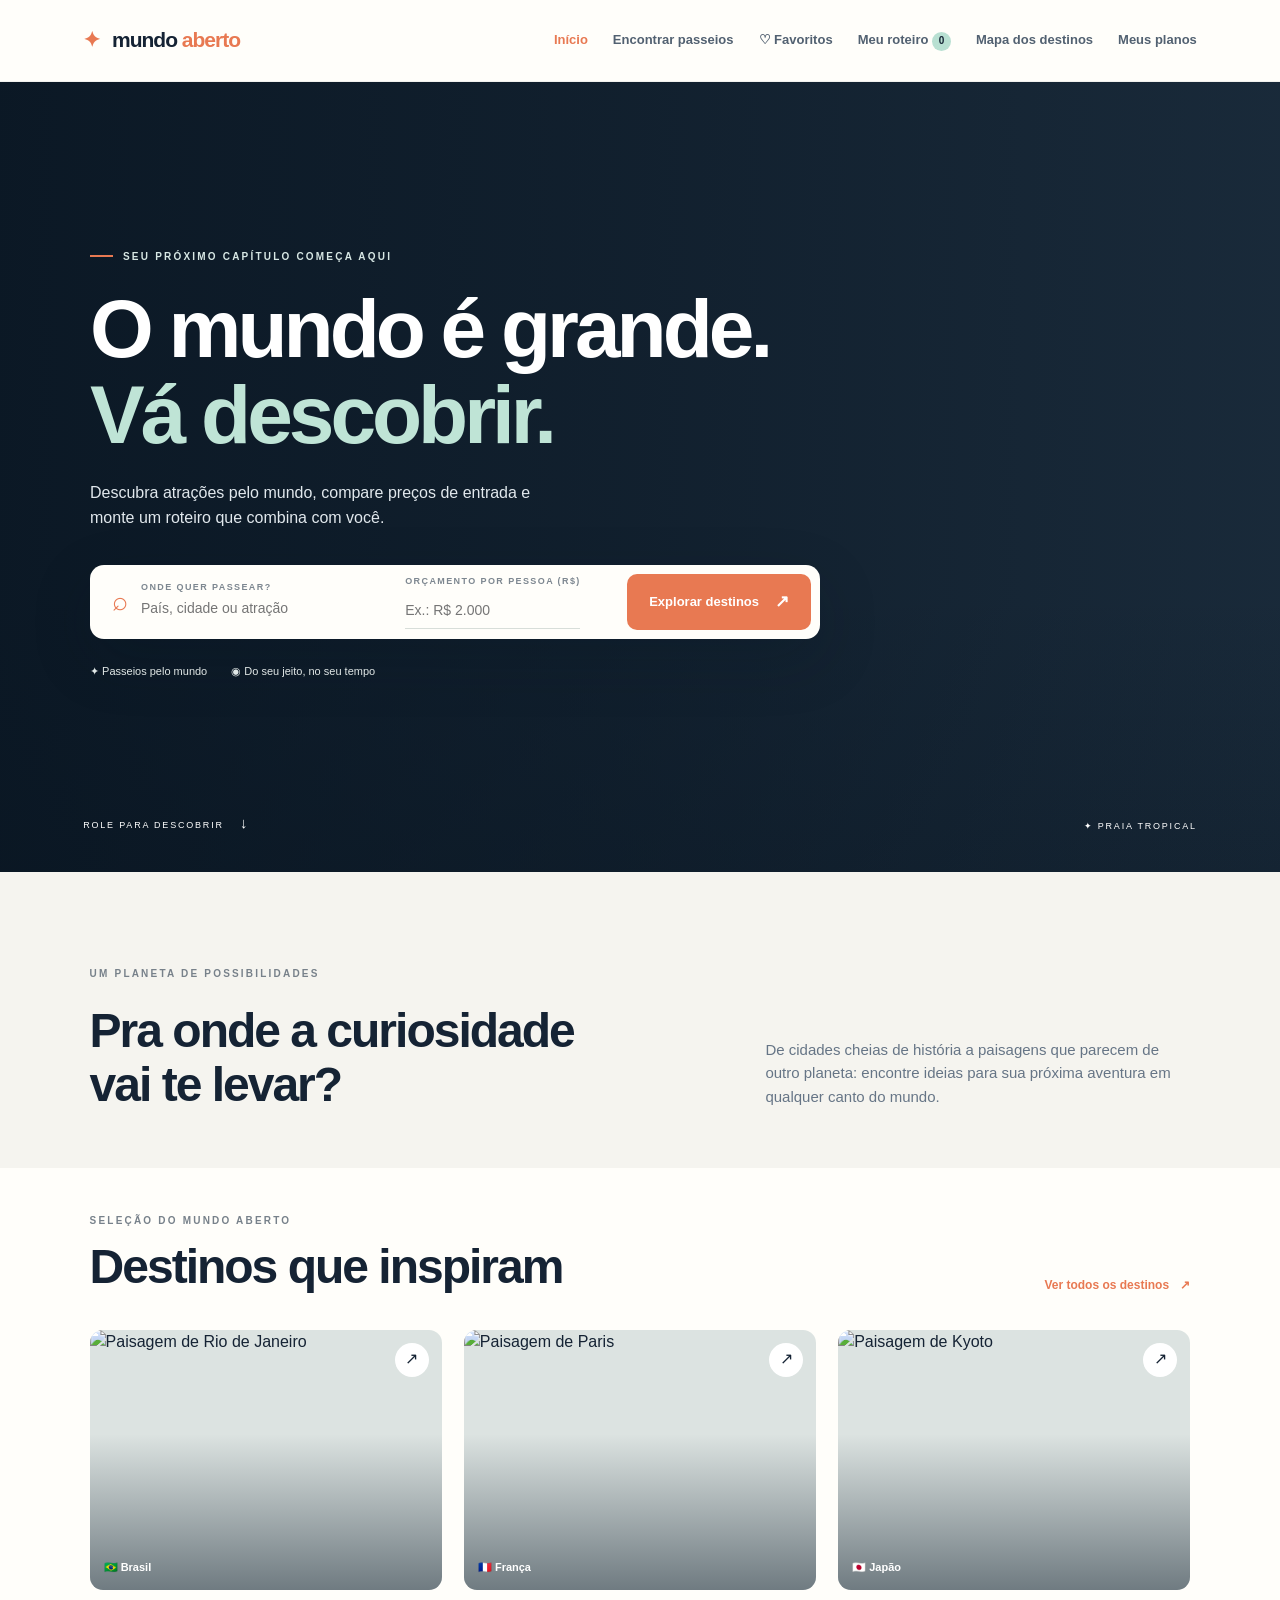
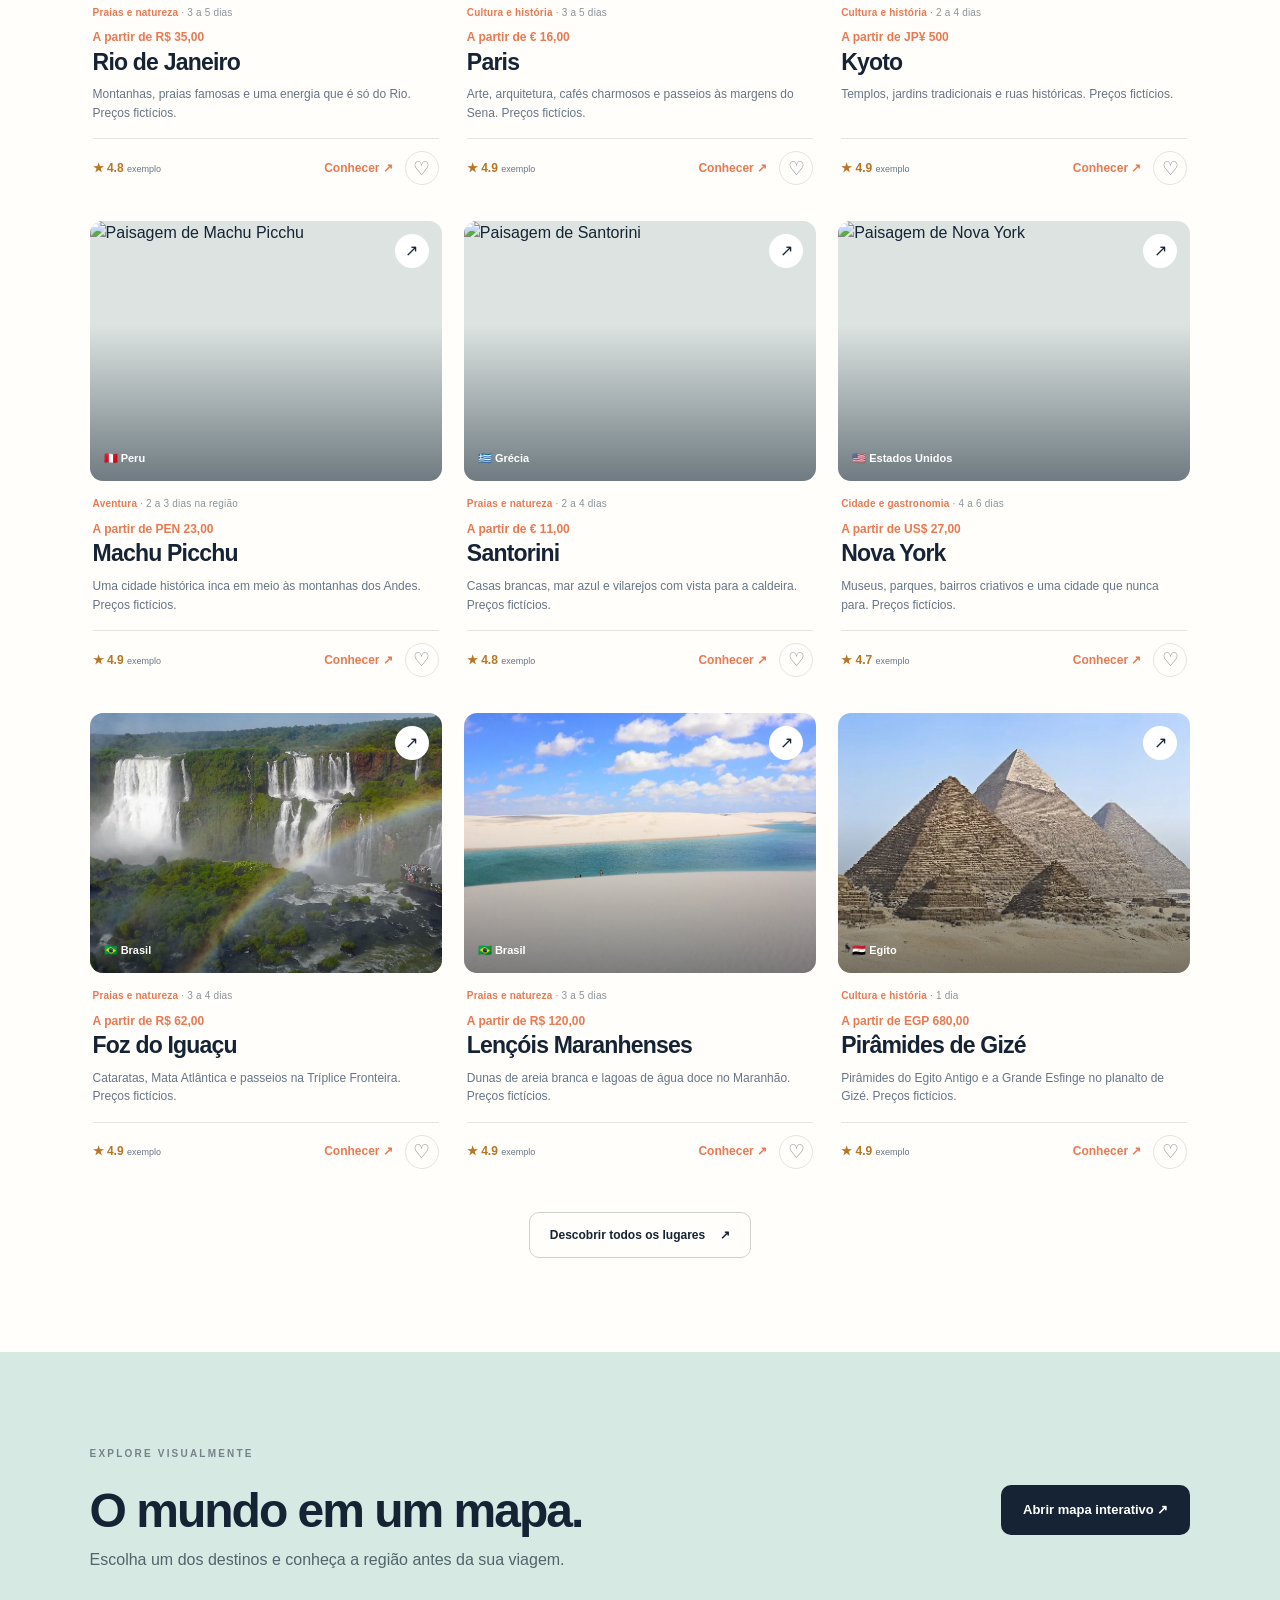
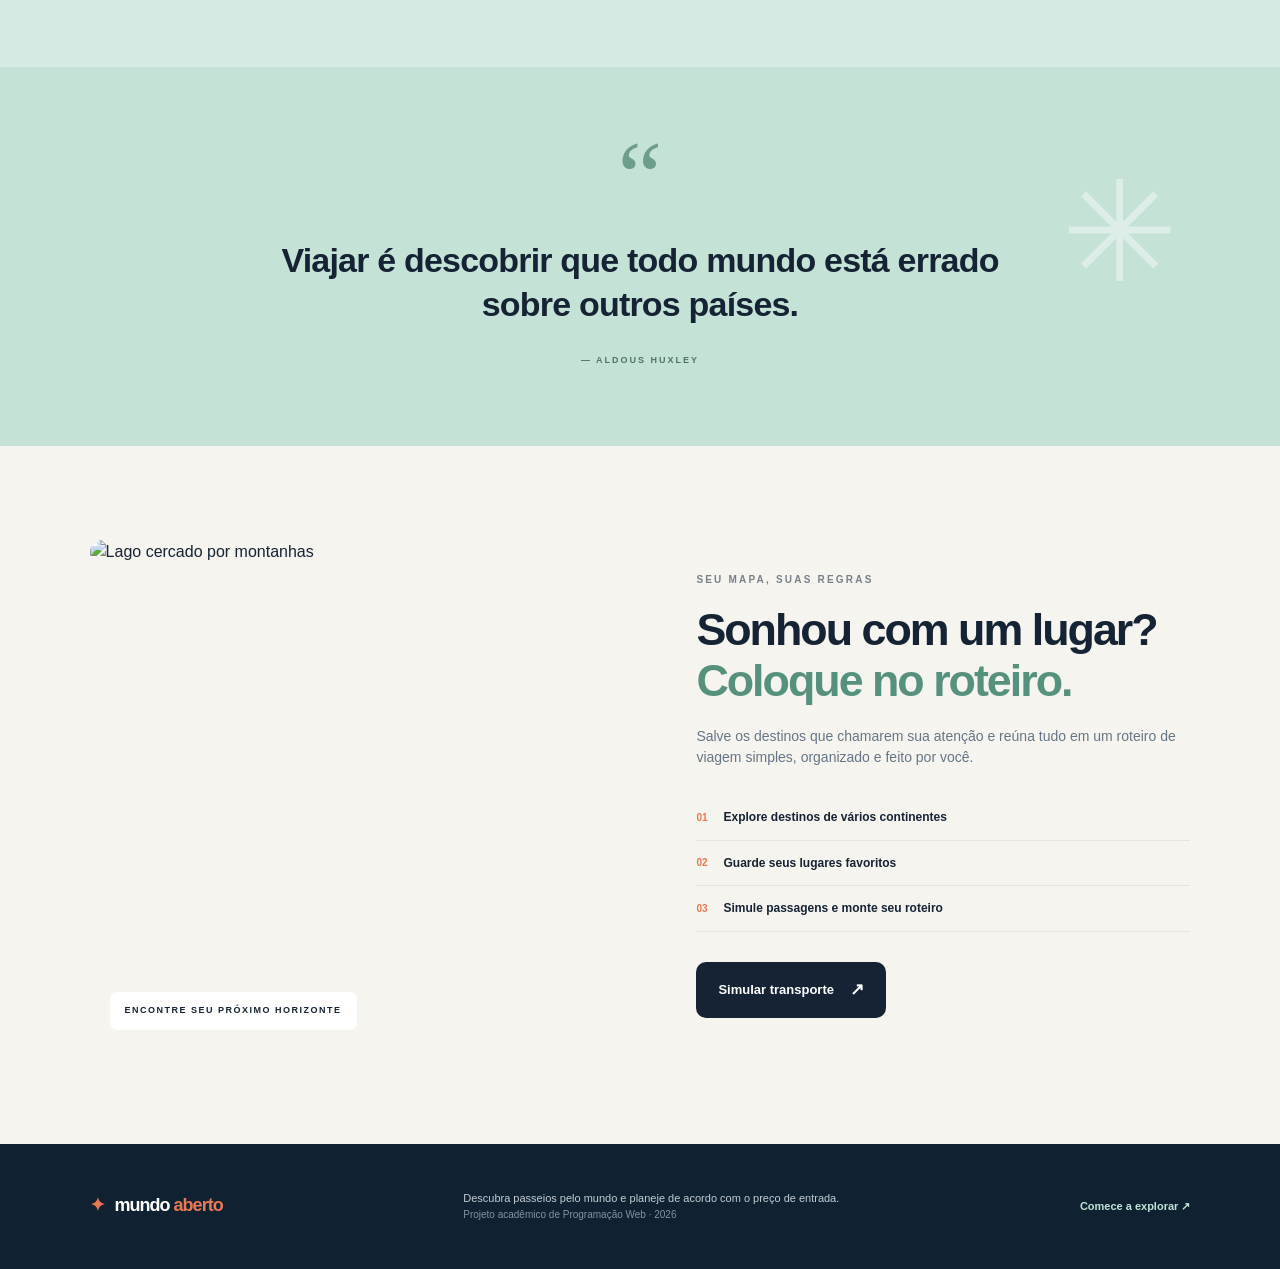
==== commit bc6cf744: "primeira versão do calendario" ====
--- a/mundo-aberto-estatico/index.html
+++ b/mundo-aberto-estatico/index.html
@@ -44,7 +44,7 @@
             0
           </span>
         </a>
-        <a href="mapa.html">Mapa dos destinos</a>
+        <a href="mapa.html">Mapa dos destinos</a><a href="calendario.html">Meus planos</a>
       </nav>
     </header>
     <main>
@@ -256,3 +256,4 @@
 </html>
 
 
+
--- a/mundo-aberto-estatico/static/css/style.css
+++ b/mundo-aberto-estatico/static/css/style.css
@@ -1557,8 +1557,54 @@
 .package-inclusion li+li { margin-top: 6px; }
 .package-person { font: 500 12px 'DM Sans',sans-serif; color: var(--muted); }
 .package-empty { padding: 30px; border-radius: 12px; background: #fffefa; color: var(--muted); }
+.builder-section,.calendar-section { background: #f2f5f0; }
+.builder-layout { display: grid; grid-template-columns: minmax(0,1.3fr) minmax(280px,.7fr); gap: 24px; align-items: start; max-width: 1180px; margin: 0 auto; }
+.builder-panel,.builder-summary,.saved-plan { border: 1px solid var(--line); border-radius: 16px; background: #fffefa; padding: 26px; }
+.builder-panel h2,.builder-summary h2 { margin: 0 0 16px; font: 800 27px/1.2 Manrope,sans-serif; }
+.builder-panel h3 { margin: 30px 0 6px; font: 750 19px Manrope,sans-serif; }
+.builder-help { margin: 0 0 14px; color: var(--muted); font-size: 12px; }
+.builder-fields { display: grid; grid-template-columns: repeat(2,minmax(0,1fr)); gap: 15px; }
+.builder-fields label { display: grid; gap: 7px; color: var(--ink); font-size: 12px; font-weight: 700; }
+.builder-fields input { width: 100%; padding: 12px; border: 1px solid var(--line); border-radius: 8px; background: white; color: var(--ink); }
+.extra-options { display: grid; gap: 9px; }
+.extra-option { display: grid; grid-template-columns: 20px minmax(0,1fr) auto; gap: 12px; align-items: center; padding: 14px; border: 1px solid var(--line); border-radius: 10px; cursor: pointer; }
+.extra-option>input { accent-color: #47856f; }
+.extra-option>span { display: grid; gap: 3px; }
+.extra-option strong { font-size: 13px; }
+.extra-option small { color: var(--muted); font-size: 11px; }
+.extra-option>b { color: var(--orange); font-size: 12px; white-space: nowrap; }
+.builder-summary { position: sticky; top: 100px; background: var(--navy); color: white; }
+.builder-summary .eyebrow { color: var(--teal); }
+.builder-summary h2 { color: white; }
+.builder-summary>p:not(.eyebrow) { color: #c9d9dc; font-size: 13px; }
+.builder-price-row,.builder-total { display: flex; justify-content: space-between; gap: 10px; padding: 12px 0; border-bottom: 1px solid #425666; font-size: 12px; }
+.builder-total { display: grid; gap: 5px; margin: 10px 0 18px; border: 0; }
+.builder-total strong { color: #bfe4d6; font: 800 30px Manrope,sans-serif; }
+.builder-summary>small { display: block; margin-top: 12px; color: #c9d9dc; font-size: 10px; line-height: 1.5; }
+.saved-plan { margin: 0 auto 24px; max-width: 1180px; }
+.saved-plan-heading { display: flex; justify-content: space-between; gap: 20px; align-items: start; border-bottom: 1px solid var(--line); padding-bottom: 18px; }
+.saved-plan-heading h2 { margin: 0 0 7px; font: 800 25px Manrope,sans-serif; }
+.saved-plan-heading p:last-child { margin: 0; color: var(--muted); font-size: 12px; }
+.saved-plan-heading>strong { color: var(--orange); font: 800 21px Manrope,sans-serif; text-align: right; }
+.saved-plan-heading>strong small { display: block; color: var(--muted); font: 500 10px 'DM Sans',sans-serif; }
+.saved-extras { color: var(--muted); font-size: 12px; }
+.calendar-days { display: grid; gap: 19px; margin-top: 22px; }
+.calendar-day { border: 1px solid var(--line); border-radius: 12px; overflow: hidden; }
+.calendar-day-heading { display: flex; gap: 12px; align-items: baseline; padding: 14px 18px; background: #eaf2ed; }
+.calendar-day-heading span { color: #4e8b72; font-size: 11px; font-weight: 800; text-transform: uppercase; }
+.calendar-day-heading h3 { margin: 0; font: 750 16px Manrope,sans-serif; text-transform: capitalize; }
+.calendar-events { padding: 2px 18px; }
+.calendar-event { display: grid; grid-template-columns: 100px minmax(0,1fr); gap: 16px; padding: 17px 0; border-bottom: 1px solid var(--line); }
+.calendar-event>label,.calendar-event-content label { display: grid; gap: 5px; color: var(--muted); font-size: 10px; font-weight: 700; }
+.calendar-event input,.calendar-add-form input { min-width: 0; padding: 8px 9px; border: 1px solid var(--line); border-radius: 7px; background: white; color: var(--ink); font: 12px 'DM Sans',sans-serif; }
+.calendar-event-content { display: grid; gap: 8px; }
+.calendar-event-content>strong { font-size: 14px; }
+.calendar-event-content>p { margin: 0; color: var(--muted); font-size: 11px; line-height: 1.5; }
+.calendar-add-form { display: grid; grid-template-columns: 100px 1fr 1fr auto; gap: 8px; align-items: center; padding: 13px 18px; background: #fafbf8; }
+.calendar-add-form .btn-outline { padding: 9px 12px; white-space: nowrap; }
 @media(max-width:850px) { .package-grid { grid-template-columns: repeat(2,minmax(0,1fr)); } }
-@media(max-width:600px) { .budget-search-field { flex-basis: 100%; } .package-grid,.package-inclusions { grid-template-columns: 1fr; } }
+@media(max-width:720px) { .builder-layout { grid-template-columns: 1fr; } .builder-summary { position: static; } .calendar-add-form { grid-template-columns: 1fr 1fr; } .calendar-add-form button { grid-column: 1/-1; } }
+@media(max-width:600px) { .budget-search-field { flex-basis: 100%; } .package-grid,.package-inclusions,.builder-fields { grid-template-columns: 1fr; } .builder-panel,.builder-summary,.saved-plan { padding: 17px; } .extra-option { grid-template-columns: 20px minmax(0,1fr); } .extra-option>b { grid-column: 2; } .saved-plan-heading { display: grid; } .saved-plan-heading>strong { text-align: left; } .calendar-event { grid-template-columns: 1fr; gap: 8px; } .calendar-day-heading { display: grid; gap: 4px; } }
 
 @media (max-width: 1000px) {
   .navbar nav {font-size:12px;gap:13px}
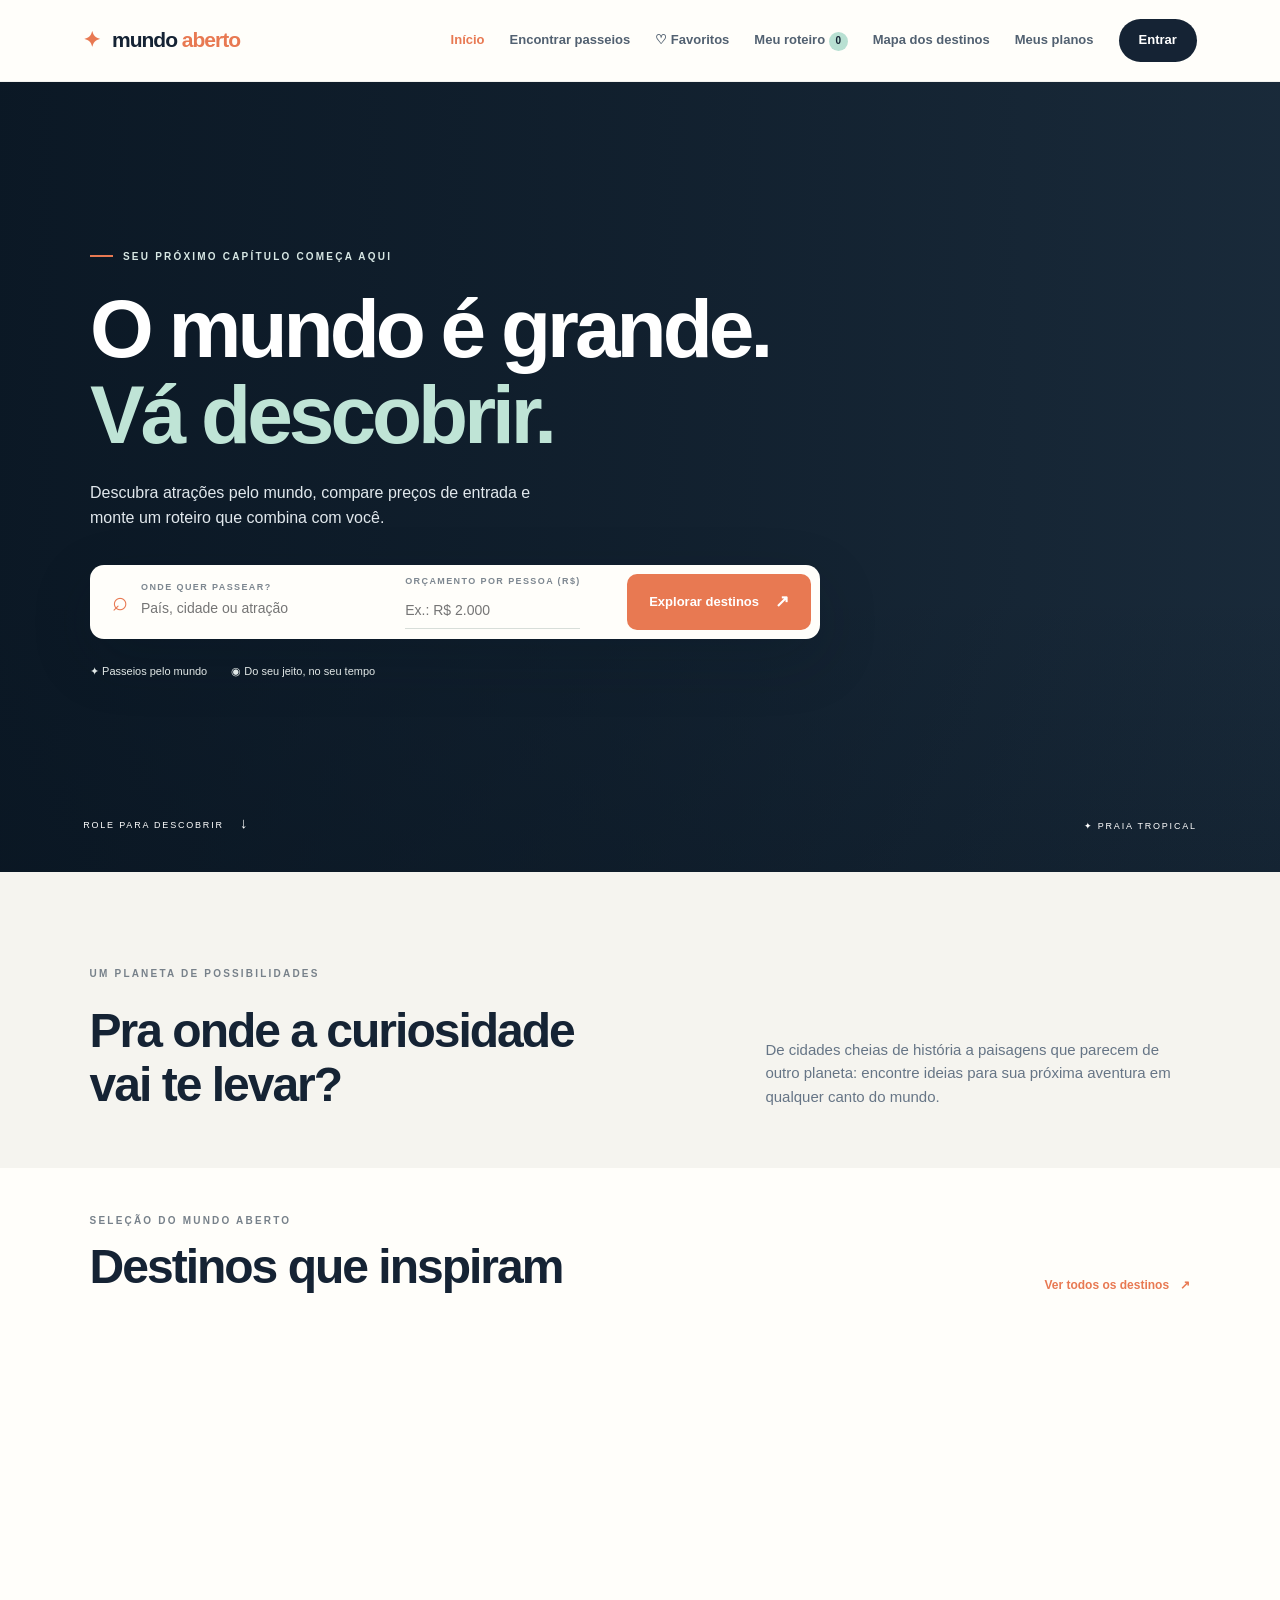
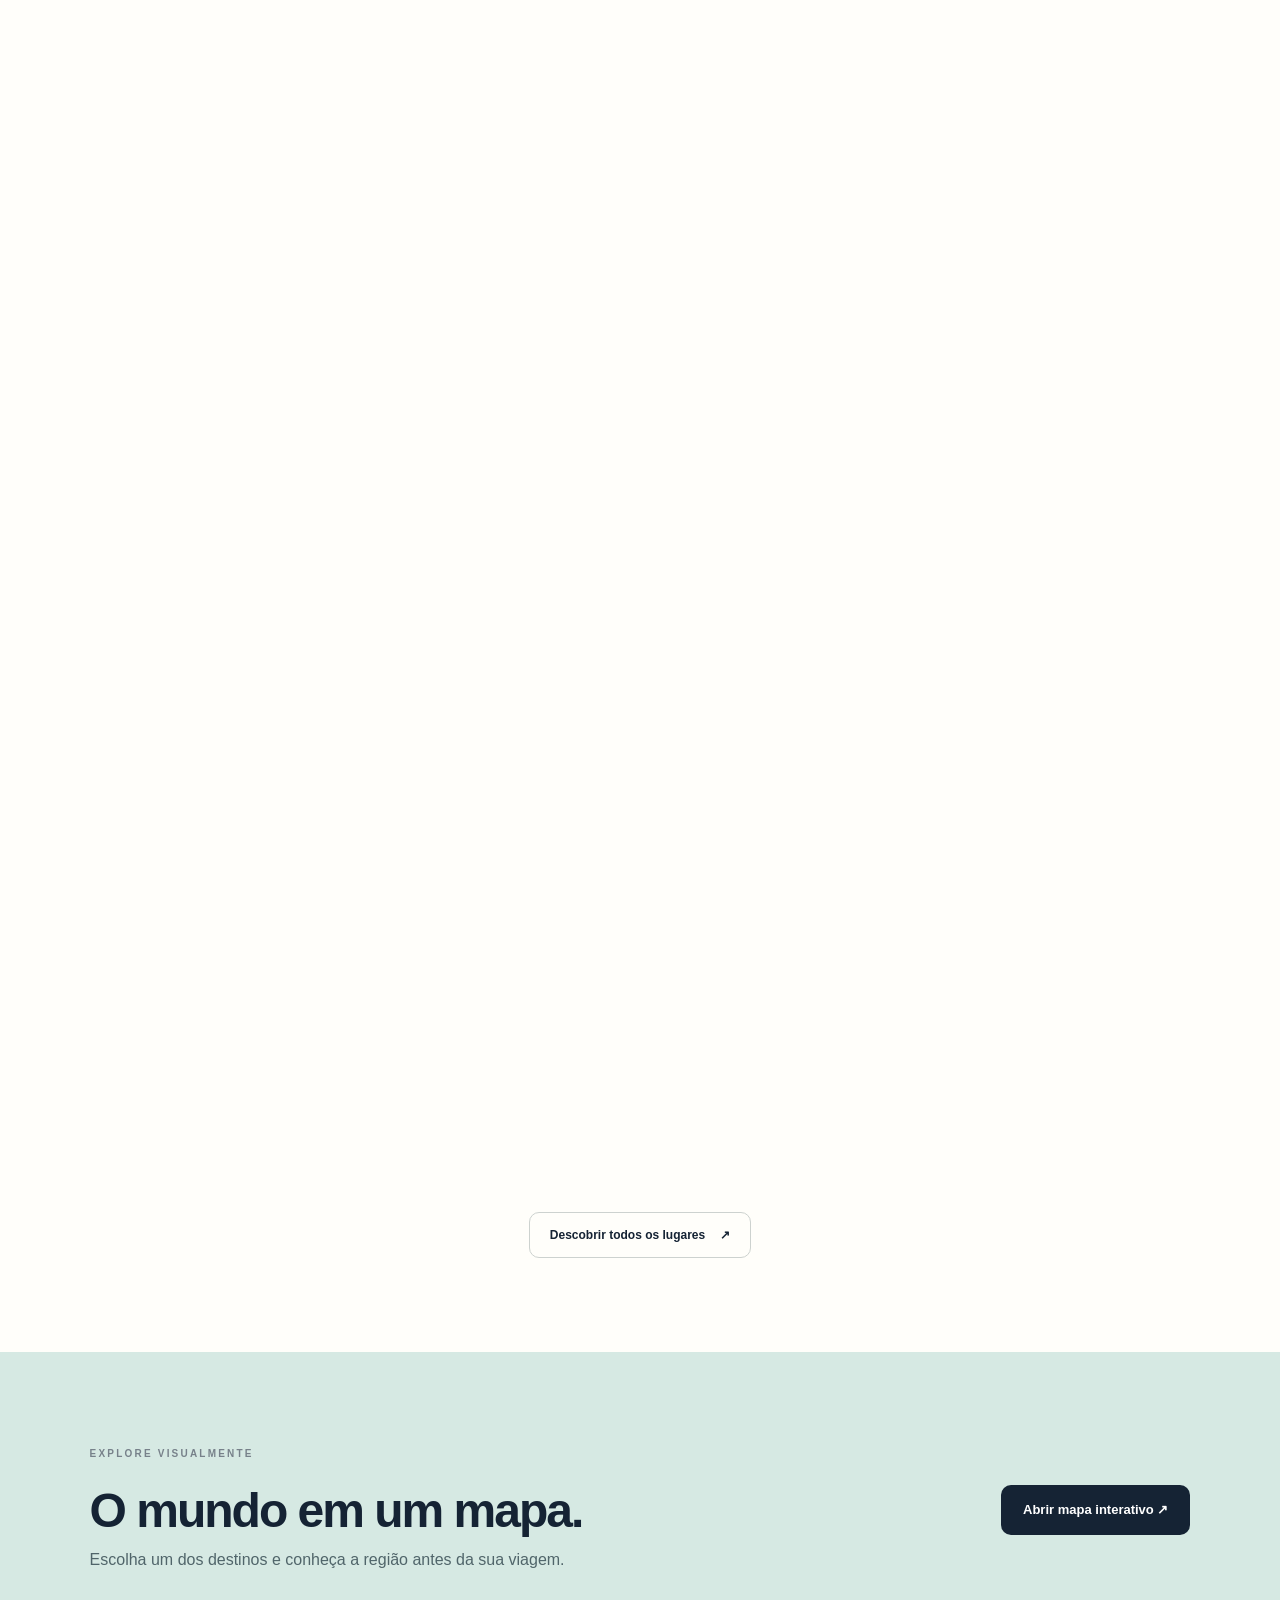
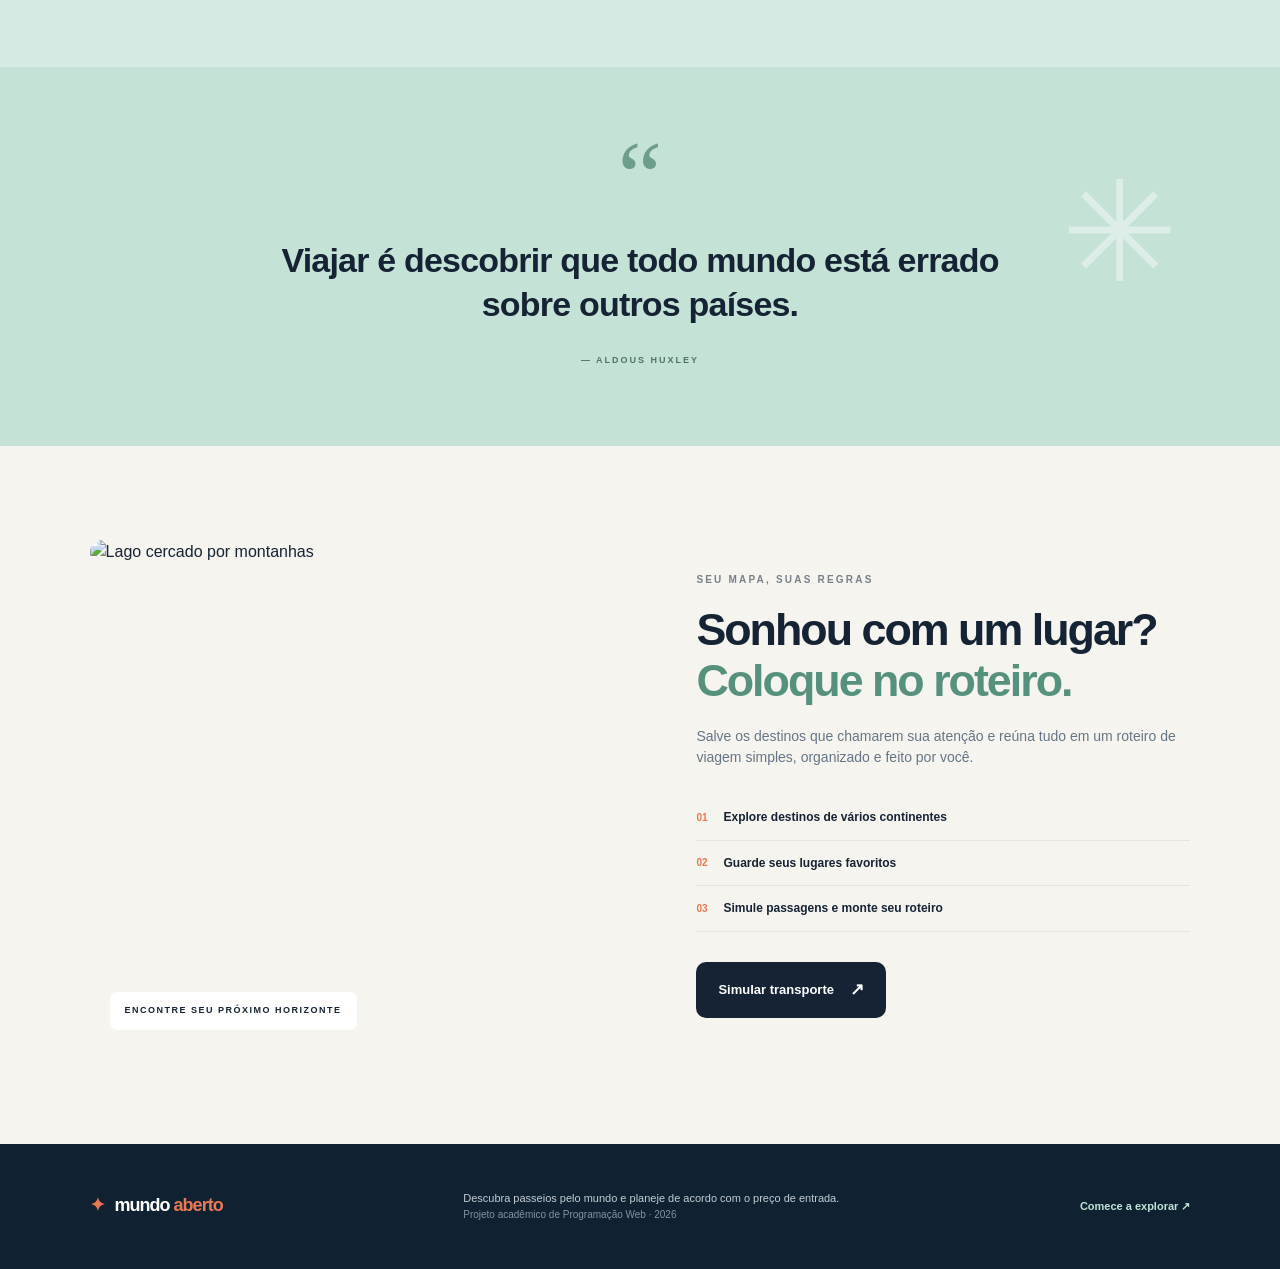
==== commit 0d845003: "Eu odeio isso Não funciona ainda mas é meio caminho andado eu acho ( espero que não tenha sido um re" ====
--- a/mundo-aberto-estatico/index.html
+++ b/mundo-aberto-estatico/index.html
@@ -4,7 +4,7 @@
   <head>
     <meta charset="utf-8">
     <meta name="viewport" content="width=device-width, initial-scale=1">
-    <meta http-equiv="Content-Security-Policy" content="default-src 'self'; script-src 'self'; style-src 'self' 'unsafe-inline' https://fonts.googleapis.com; img-src 'self' data: https://images.unsplash.com; font-src 'self' https://fonts.gstatic.com data:; connect-src 'self'; object-src 'none'; frame-src https://www.openstreetmap.org; base-uri 'self'; form-action 'self'">
+    <meta http-equiv="Content-Security-Policy" content="default-src 'self'; script-src 'self' https://cdn.jsdelivr.net; style-src 'self' 'unsafe-inline' https://fonts.googleapis.com; img-src 'self' data: https://images.unsplash.com; font-src 'self' https://fonts.gstatic.com data:; connect-src 'self' https://fyubhfcffvukzlsvrqpk.supabase.co; object-src 'none'; frame-src https://www.openstreetmap.org; base-uri 'self'; form-action 'self'">
     <meta name="referrer" content="no-referrer">
     <meta name="theme-color" content="#101b2b">
     <meta name="description" content="Encontre passeios pelo mundo, compare preços de entrada e monte seu próximo roteiro.">
@@ -45,6 +45,7 @@
           </span>
         </a>
         <a href="mapa.html">Mapa dos destinos</a><a href="calendario.html">Meus planos</a>
+        <a class="nav-login" href="login.html">Entrar</a>
       </nav>
     </header>
     <main>
@@ -250,6 +251,9 @@
     </script>
     <script src="static/js/planejamento.js"></script>
     <script src="static/js/mapa.js"></script>
+    <script src="https://cdn.jsdelivr.net/npm/@supabase/supabase-js@2"></script>
+    <script src="static/js/supabase.js"></script>
+    <script src="static/js/auth.js"></script>
     <script src="static/js/main.js">
     </script>
   </body>
--- a/mundo-aberto-estatico/static/css/style.css
+++ b/mundo-aberto-estatico/static/css/style.css
@@ -1557,6 +1557,23 @@
 .package-inclusion li+li { margin-top: 6px; }
 .package-person { font: 500 12px 'DM Sans',sans-serif; color: var(--muted); }
 .package-empty { padding: 30px; border-radius: 12px; background: #fffefa; color: var(--muted); }
+.compare-check { display: flex; align-items: center; gap: 8px; color: #49665c; font-size: 12px; font-weight: 700; cursor: pointer; }
+.compare-check input { accent-color: #47856f; width: 16px; height: 16px; }
+.compare-check input:disabled { opacity: .5; }
+.comparison-hint { display: grid; gap: 4px; margin-top: 28px; padding: 20px; border: 1px dashed #b7c8bf; border-radius: 12px; color: var(--muted); font-size: 12px; }
+.comparison-hint strong { color: var(--ink); font: 750 16px Manrope,sans-serif; }
+.comparison-heading { display: flex; align-items: end; justify-content: space-between; gap: 16px; margin: 36px 0 14px; }
+.comparison-heading h2 { margin: 0; font: 800 28px Manrope,sans-serif; }
+.comparison-heading>span { color: var(--muted); font-size: 12px; }
+.comparison-scroll { overflow-x: auto; border: 1px solid var(--line); border-radius: 12px; background: #fffefa; }
+.comparison-table { width: 100%; min-width: 700px; border-collapse: collapse; }
+.comparison-table th,.comparison-table td { padding: 14px; border-bottom: 1px solid var(--line); text-align: left; vertical-align: top; font-size: 12px; line-height: 1.55; }
+.comparison-table thead th { background: #eaf2ed; font: 750 13px Manrope,sans-serif; }
+.comparison-table tbody th { width: 150px; color: var(--ink); font-weight: 700; }
+.comparison-table tbody td { min-width: 170px; color: #586a70; }
+.package-comparison>.package-disclaimer { margin-top: 10px; }
+.calendar-event-duration { color: #4e8b72; font-size: 11px; font-weight: 700; }
+.calendar-print { margin-top: 15px; }
 .builder-section,.calendar-section { background: #f2f5f0; }
 .builder-layout { display: grid; grid-template-columns: minmax(0,1.3fr) minmax(280px,.7fr); gap: 24px; align-items: start; max-width: 1180px; margin: 0 auto; }
 .builder-panel,.builder-summary,.saved-plan { border: 1px solid var(--line); border-radius: 16px; background: #fffefa; padding: 26px; }
@@ -1604,7 +1621,7 @@
 .calendar-add-form .btn-outline { padding: 9px 12px; white-space: nowrap; }
 @media(max-width:850px) { .package-grid { grid-template-columns: repeat(2,minmax(0,1fr)); } }
 @media(max-width:720px) { .builder-layout { grid-template-columns: 1fr; } .builder-summary { position: static; } .calendar-add-form { grid-template-columns: 1fr 1fr; } .calendar-add-form button { grid-column: 1/-1; } }
-@media(max-width:600px) { .budget-search-field { flex-basis: 100%; } .package-grid,.package-inclusions,.builder-fields { grid-template-columns: 1fr; } .builder-panel,.builder-summary,.saved-plan { padding: 17px; } .extra-option { grid-template-columns: 20px minmax(0,1fr); } .extra-option>b { grid-column: 2; } .saved-plan-heading { display: grid; } .saved-plan-heading>strong { text-align: left; } .calendar-event { grid-template-columns: 1fr; gap: 8px; } .calendar-day-heading { display: grid; gap: 4px; } }
+@media(max-width:600px) { .budget-search-field { flex-basis: 100%; } .package-grid,.package-inclusions,.builder-fields { grid-template-columns: 1fr; } .builder-panel,.builder-summary,.saved-plan { padding: 17px; } .extra-option { grid-template-columns: 20px minmax(0,1fr); } .extra-option>b { grid-column: 2; } .saved-plan-heading { display: grid; } .saved-plan-heading>strong { text-align: left; } .calendar-event { grid-template-columns: 1fr; gap: 8px; } .calendar-day-heading { display: grid; gap: 4px; } .comparison-heading { display: grid; } .comparison-table th,.comparison-table td { padding: 10px; } }
 
 @media (max-width: 1000px) {
   .navbar nav {font-size:12px;gap:13px}
@@ -1637,6 +1654,55 @@
   .map-list {grid-template-columns:1fr}
 }
 @media print {
-  .navbar,.footer,.btn-topo,.itinerary-export,.itinerary-actions,.transport-section,.budget-section {display:none!important}
+  .navbar,.footer,.btn-topo,.itinerary-export,.itinerary-actions,.transport-section,.budget-section,.calendar-print,.calendar-add-form {display:none!important}
   .itinerary-fields input,.itinerary-fields select {border:none}
-}
+  .calendar-section {padding:12px!important;background:#fff!important}
+  .saved-plan,.calendar-day {break-inside:avoid;box-shadow:none}
+  .calendar-event input {border:0;background:transparent;padding:0}
+}
+.user-menu {
+    position: relative;
+    display: inline-block;
+}
+
+.user-menu-btn {
+    background: none;
+    border: none;
+    padding: 0;
+    font: inherit;
+    color: inherit;
+    cursor: pointer;
+}
+
+.user-menu-dropdown {
+    display: none;
+    position: absolute;
+    top: 100%;
+    right: 0;
+    min-width: 150px;
+    padding-top: 8px; /* ponte invisível: evita o menu fechar ao mover o mouse */
+    z-index: 100;
+}
+
+.user-menu:hover .user-menu-dropdown,
+.user-menu:focus-within .user-menu-dropdown {
+    display: block;
+}
+
+.user-menu-logout {
+    display: block;
+    width: 100%;
+    padding: 10px 16px;
+    background: #fff;
+    border: 1px solid rgba(0, 0, 0, 0.1);
+    border-radius: 10px;
+    box-shadow: 0 8px 24px rgba(0, 0, 0, 0.12);
+    font: inherit;
+    color: #c0392b;
+    text-align: left;
+    cursor: pointer;
+}
+
+.user-menu-logout:hover {
+    background: #fdf1ef;
+}
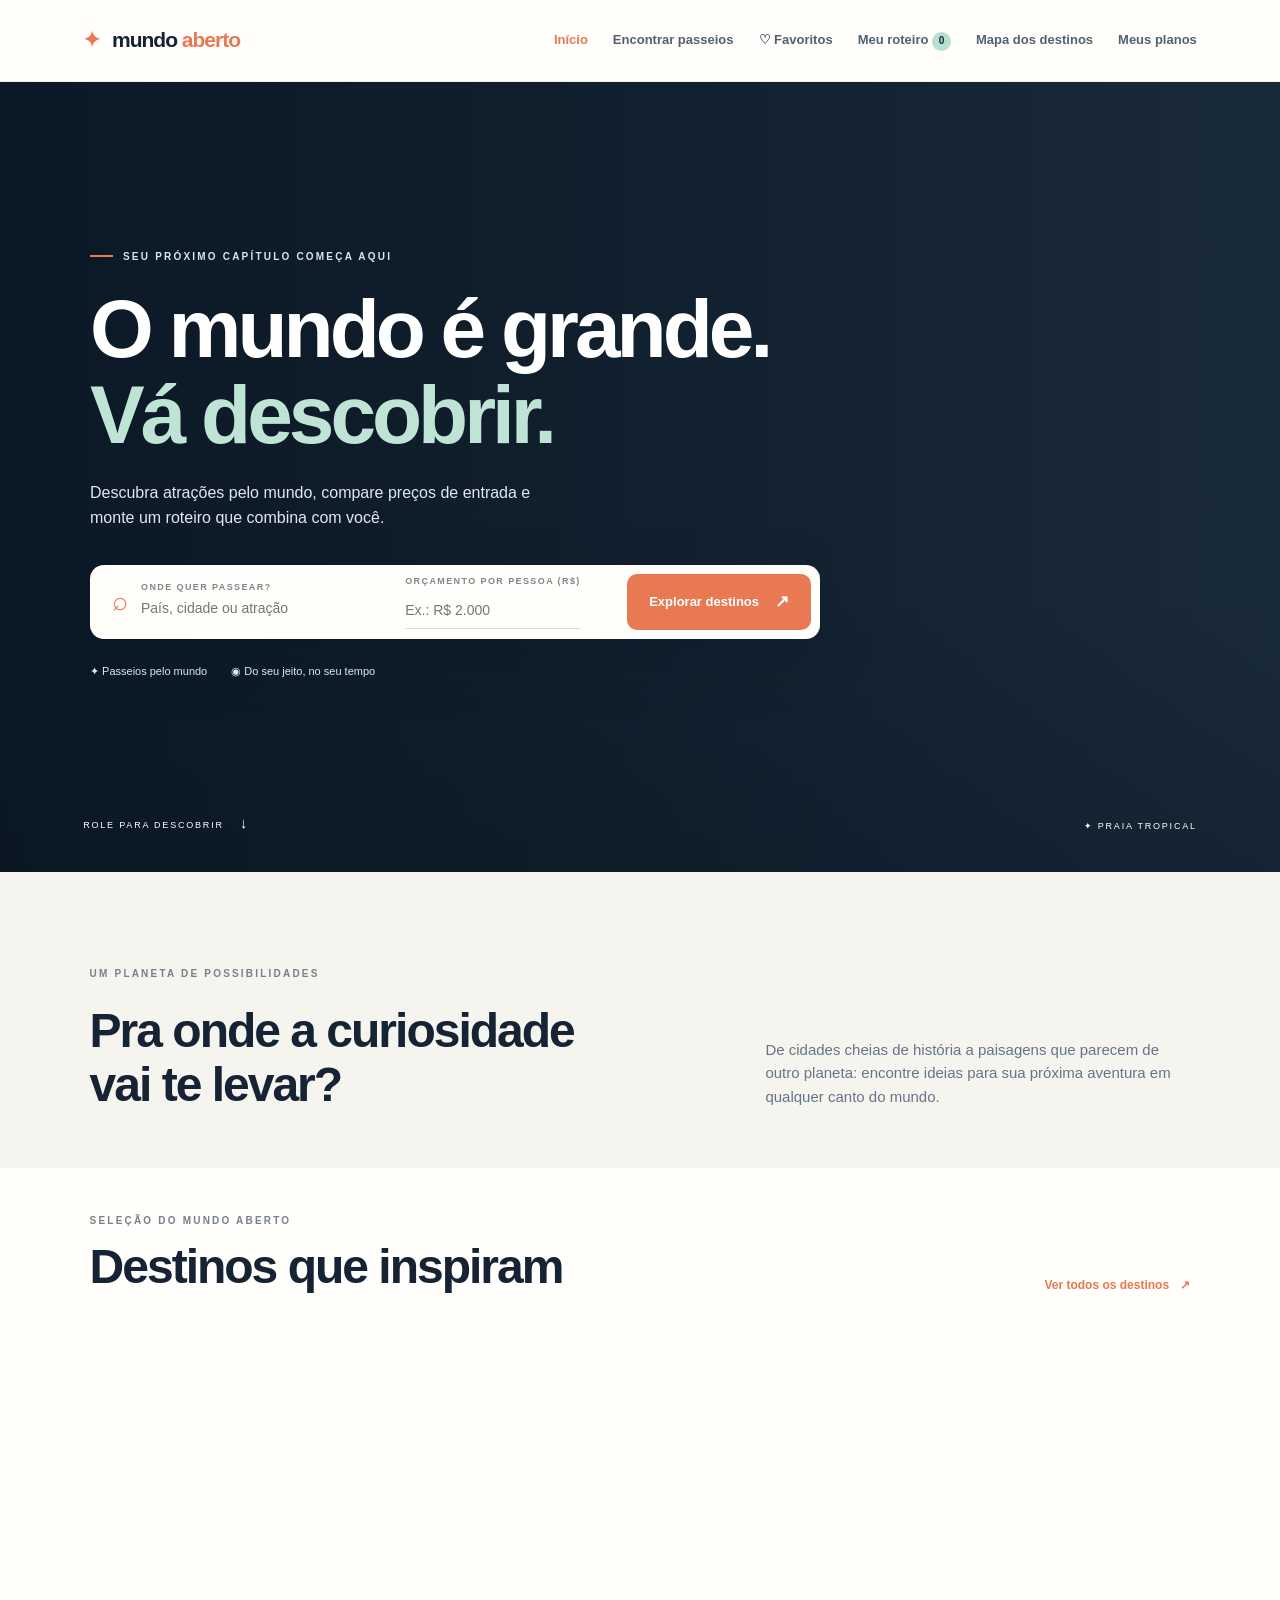
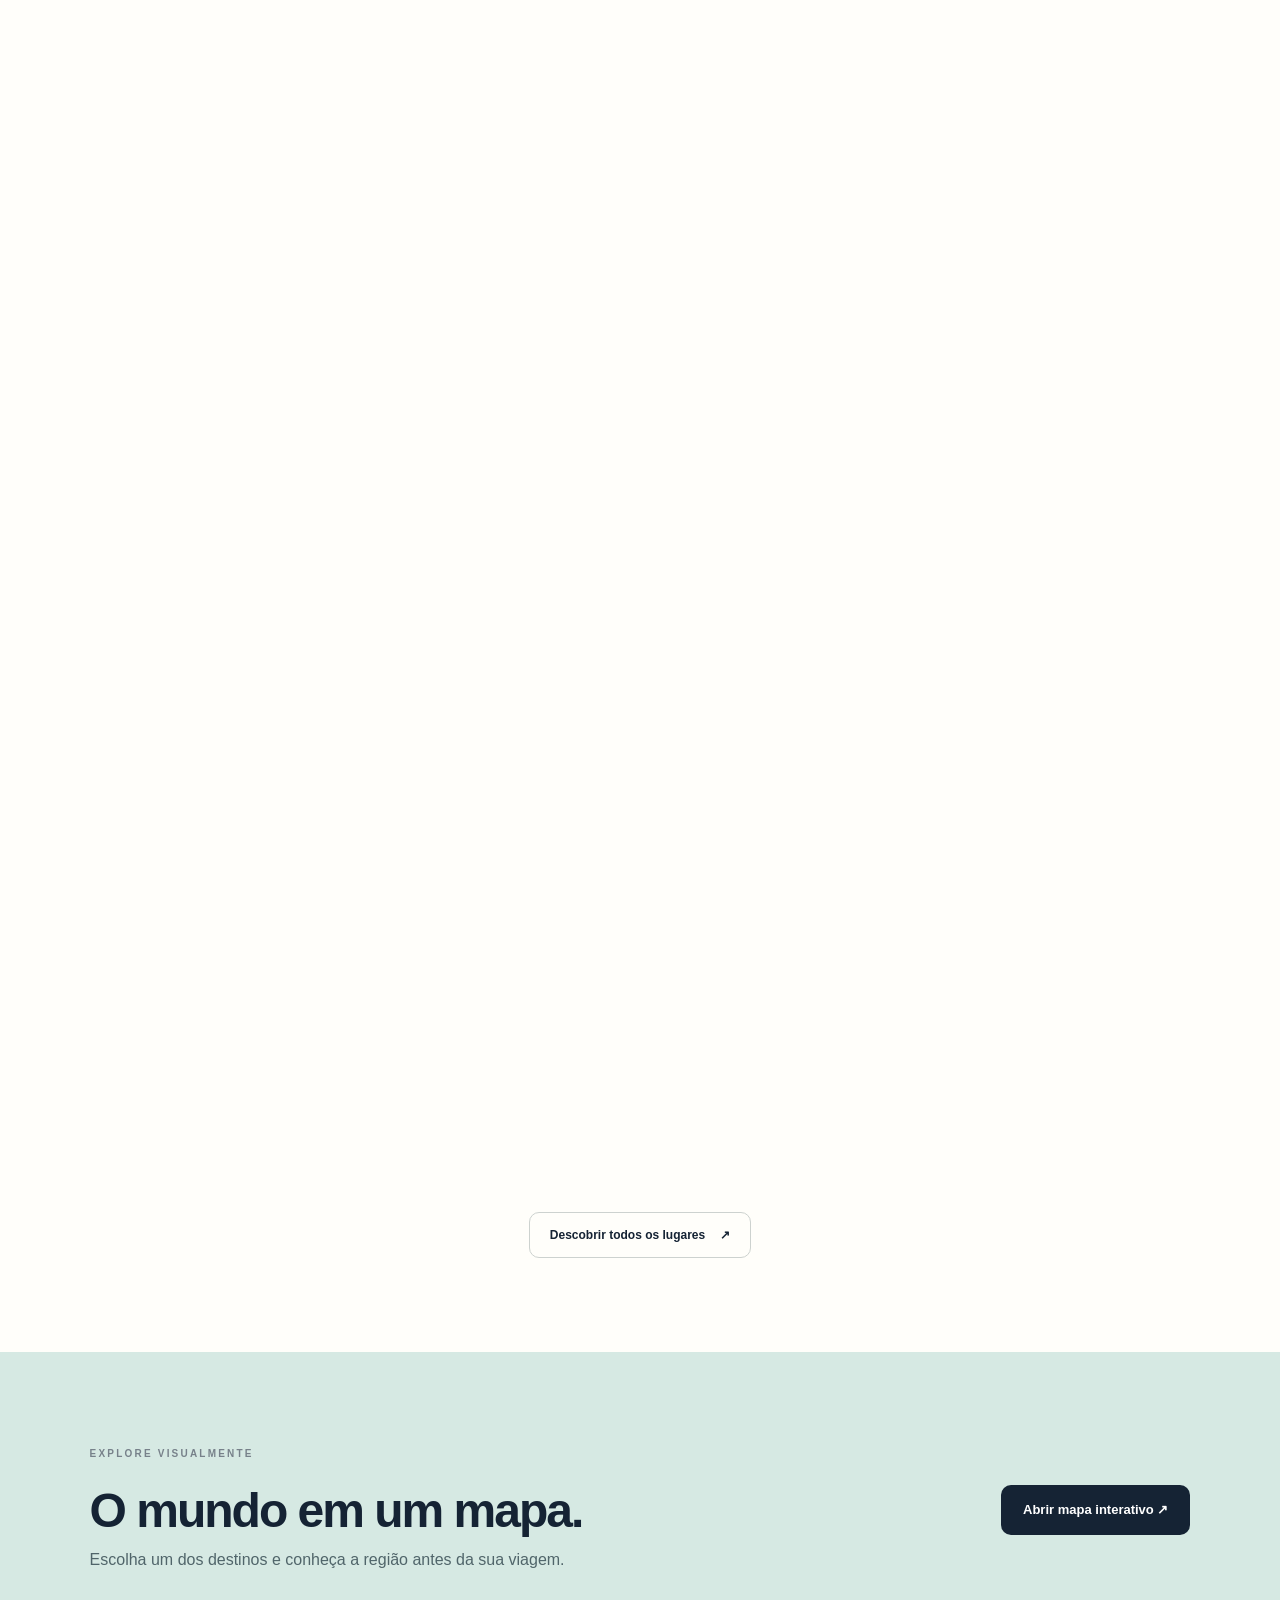
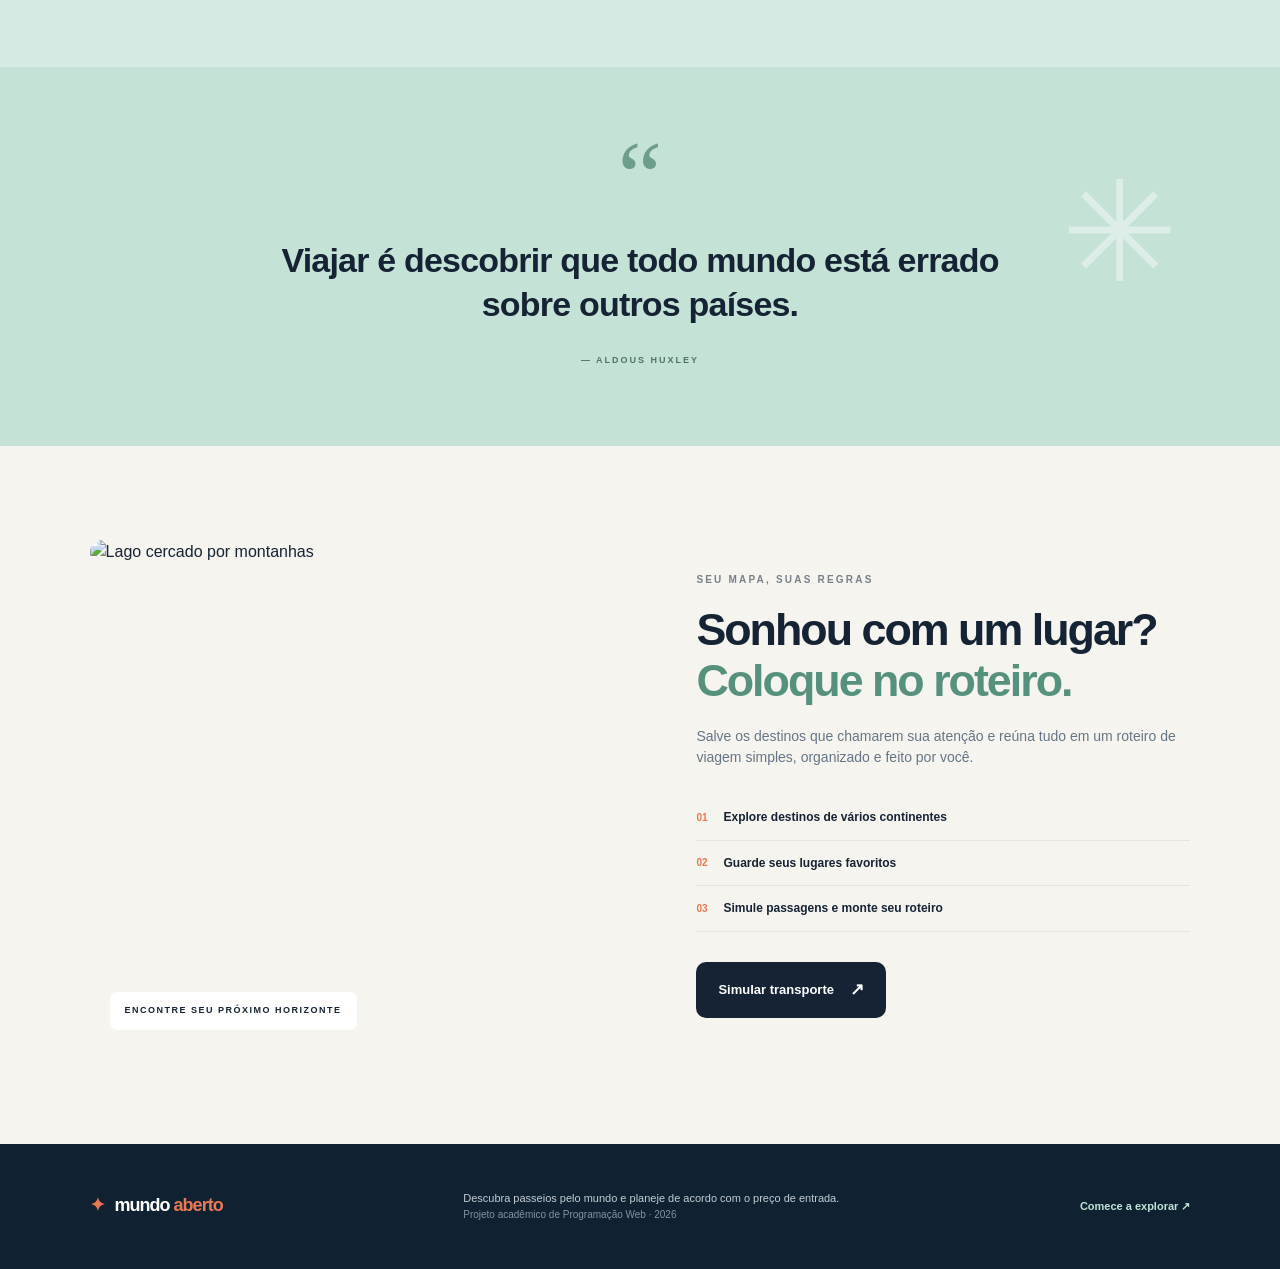
==== commit 089ba58d: "corriji umas coisas e adicionei um botão para remoover um plano" ====
--- a/mundo-aberto-estatico/index.html
+++ b/mundo-aberto-estatico/index.html
@@ -4,7 +4,7 @@
   <head>
     <meta charset="utf-8">
     <meta name="viewport" content="width=device-width, initial-scale=1">
-    <meta http-equiv="Content-Security-Policy" content="default-src 'self'; script-src 'self' https://cdn.jsdelivr.net; style-src 'self' 'unsafe-inline' https://fonts.googleapis.com; img-src 'self' data: https://images.unsplash.com; font-src 'self' https://fonts.gstatic.com data:; connect-src 'self' https://fyubhfcffvukzlsvrqpk.supabase.co; object-src 'none'; frame-src https://www.openstreetmap.org; base-uri 'self'; form-action 'self'">
+    <meta http-equiv="Content-Security-Policy" content="default-src 'self'; script-src 'self'; style-src 'self' 'unsafe-inline' https://fonts.googleapis.com; img-src 'self' data: https://images.unsplash.com; font-src 'self' https://fonts.gstatic.com data:; connect-src 'self'; object-src 'none'; frame-src https://www.openstreetmap.org; base-uri 'self'; form-action 'self'">
     <meta name="referrer" content="no-referrer">
     <meta name="theme-color" content="#101b2b">
     <meta name="description" content="Encontre passeios pelo mundo, compare preços de entrada e monte seu próximo roteiro.">
@@ -45,7 +45,6 @@
           </span>
         </a>
         <a href="mapa.html">Mapa dos destinos</a><a href="calendario.html">Meus planos</a>
-        <a class="nav-login" href="login.html">Entrar</a>
       </nav>
     </header>
     <main>
@@ -251,9 +250,6 @@
     </script>
     <script src="static/js/planejamento.js"></script>
     <script src="static/js/mapa.js"></script>
-    <script src="https://cdn.jsdelivr.net/npm/@supabase/supabase-js@2"></script>
-    <script src="static/js/supabase.js"></script>
-    <script src="static/js/auth.js"></script>
     <script src="static/js/main.js">
     </script>
   </body>
--- a/mundo-aberto-estatico/static/css/style.css
+++ b/mundo-aberto-estatico/static/css/style.css
@@ -1574,13 +1574,16 @@
 .package-comparison>.package-disclaimer { margin-top: 10px; }
 .calendar-event-duration { color: #4e8b72; font-size: 11px; font-weight: 700; }
 .calendar-print { margin-top: 15px; }
+.calendar-tools { display: flex; justify-content: flex-end; max-width: 1180px; margin: 0 auto 14px; }
+.calendar-delete-all { border-color: #d8a99c; background: #fff6f2; color: #8d3928; font-size: 12px; font-weight: 700; }
+.calendar-delete-all:hover { border-color: #b65e49; background: #ffede7; }
 .builder-section,.calendar-section { background: #f2f5f0; }
 .builder-layout { display: grid; grid-template-columns: minmax(0,1.3fr) minmax(280px,.7fr); gap: 24px; align-items: start; max-width: 1180px; margin: 0 auto; }
 .builder-panel,.builder-summary,.saved-plan { border: 1px solid var(--line); border-radius: 16px; background: #fffefa; padding: 26px; }
 .builder-panel h2,.builder-summary h2 { margin: 0 0 16px; font: 800 27px/1.2 Manrope,sans-serif; }
 .builder-panel h3 { margin: 30px 0 6px; font: 750 19px Manrope,sans-serif; }
 .builder-help { margin: 0 0 14px; color: var(--muted); font-size: 12px; }
-.builder-fields { display: grid; grid-template-columns: repeat(2,minmax(0,1fr)); gap: 15px; }
+.builder-fields { display: grid; grid-template-columns: repeat(3,minmax(0,1fr)); gap: 15px; }
 .builder-fields label { display: grid; gap: 7px; color: var(--ink); font-size: 12px; font-weight: 700; }
 .builder-fields input { width: 100%; padding: 12px; border: 1px solid var(--line); border-radius: 8px; background: white; color: var(--ink); }
 .extra-options { display: grid; gap: 9px; }
@@ -1599,6 +1602,8 @@
 .builder-total strong { color: #bfe4d6; font: 800 30px Manrope,sans-serif; }
 .builder-summary>small { display: block; margin-top: 12px; color: #c9d9dc; font-size: 10px; line-height: 1.5; }
 .saved-plan { margin: 0 auto 24px; max-width: 1180px; }
+.plan-delete { align-self: center; color: #9a4e3b; border-color: #e3c9c0; }
+.plan-delete:hover { background: #fff3ef; }
 .saved-plan-heading { display: flex; justify-content: space-between; gap: 20px; align-items: start; border-bottom: 1px solid var(--line); padding-bottom: 18px; }
 .saved-plan-heading h2 { margin: 0 0 7px; font: 800 25px Manrope,sans-serif; }
 .saved-plan-heading p:last-child { margin: 0; color: var(--muted); font-size: 12px; }
@@ -1619,9 +1624,33 @@
 .calendar-event-content>p { margin: 0; color: var(--muted); font-size: 11px; line-height: 1.5; }
 .calendar-add-form { display: grid; grid-template-columns: 100px 1fr 1fr auto; gap: 8px; align-items: center; padding: 13px 18px; background: #fafbf8; }
 .calendar-add-form .btn-outline { padding: 9px 12px; white-space: nowrap; }
+.payment-section { background: #f2f5f0; min-height: 55vh; }
+.payment-layout { display: grid; grid-template-columns: minmax(0,1.15fr) minmax(300px,.85fr); gap: 24px; align-items: start; max-width: 1100px; margin: 0 auto; }
+.payment-options,.payment-summary { padding: 26px; border: 1px solid var(--line); border-radius: 16px; background: #fffefa; }
+.payment-options h2,.payment-summary h2 { margin: 0 0 18px; font: 800 26px/1.2 Manrope,sans-serif; }
+.payment-choice { display: flex; align-items: start; gap: 12px; margin: 10px 0; padding: 16px; border: 1px solid var(--line); border-radius: 11px; cursor: pointer; }
+.payment-choice input { margin-top: 4px; accent-color: #47856f; }
+.payment-choice span { display: grid; gap: 5px; }
+.payment-choice strong { font-size: 14px; }
+.payment-choice small,.demo-payment-notice { color: var(--muted); font-size: 12px; line-height: 1.55; }
+.installment-field { margin: 14px 0; padding: 15px; border-radius: 10px; background: #f2f5f0; }
+.installment-field label { display: grid; gap: 7px; font-size: 12px; font-weight: 700; }
+.installment-field select { max-width: 220px; padding: 10px; border: 1px solid var(--line); border-radius: 8px; background: white; }
+.installment-field>small { display: block; margin-top: 8px; color: var(--muted); font-size: 11px; }
+.demo-payment-notice { padding: 14px; border-left: 3px solid #6a9b82; border-radius: 5px; background: #edf5ef; }
+.payment-summary { background: var(--navy); color: white; }
+.payment-summary .eyebrow { color: var(--teal); }
+.payment-summary h2 { color: white; }
+.payment-summary>p:not(.eyebrow) { color: #d0dfe2; font-size: 12px; }
+.payment-summary .builder-total { border-top: 1px solid #425666; padding-top: 16px; }
+.payment-summary>small { display: block; margin-top: 12px; color: #c9d9dc; font-size: 10px; line-height: 1.5; }
+.payment-back { display: block; margin-top: 12px; color: var(--teal); font-size: 12px; text-align: center; }
+.plan-confirmation { display: grid; gap: 4px; max-width: 1180px; margin: 0 auto 18px; padding: 16px 20px; border: 1px solid #b5d5c0; border-radius: 11px; background: #eaf5ed; color: #285f43; }
+.plan-confirmation span { font-size: 12px; }
 @media(max-width:850px) { .package-grid { grid-template-columns: repeat(2,minmax(0,1fr)); } }
 @media(max-width:720px) { .builder-layout { grid-template-columns: 1fr; } .builder-summary { position: static; } .calendar-add-form { grid-template-columns: 1fr 1fr; } .calendar-add-form button { grid-column: 1/-1; } }
-@media(max-width:600px) { .budget-search-field { flex-basis: 100%; } .package-grid,.package-inclusions,.builder-fields { grid-template-columns: 1fr; } .builder-panel,.builder-summary,.saved-plan { padding: 17px; } .extra-option { grid-template-columns: 20px minmax(0,1fr); } .extra-option>b { grid-column: 2; } .saved-plan-heading { display: grid; } .saved-plan-heading>strong { text-align: left; } .calendar-event { grid-template-columns: 1fr; gap: 8px; } .calendar-day-heading { display: grid; gap: 4px; } .comparison-heading { display: grid; } .comparison-table th,.comparison-table td { padding: 10px; } }
+@media(max-width:720px) { .payment-layout { grid-template-columns: 1fr; } }
+@media(max-width:600px) { .budget-search-field { flex-basis: 100%; } .package-grid,.package-inclusions,.builder-fields { grid-template-columns: 1fr; } .builder-panel,.builder-summary,.saved-plan,.payment-options,.payment-summary { padding: 17px; } .extra-option { grid-template-columns: 20px minmax(0,1fr); } .extra-option>b { grid-column: 2; } .saved-plan-heading { display: grid; } .saved-plan-heading>strong { text-align: left; } .calendar-event { grid-template-columns: 1fr; gap: 8px; } .calendar-day-heading { display: grid; gap: 4px; } .comparison-heading { display: grid; } .comparison-table th,.comparison-table td { padding: 10px; } }
 
 @media (max-width: 1000px) {
   .navbar nav {font-size:12px;gap:13px}
@@ -1654,55 +1683,9 @@
   .map-list {grid-template-columns:1fr}
 }
 @media print {
-  .navbar,.footer,.btn-topo,.itinerary-export,.itinerary-actions,.transport-section,.budget-section,.calendar-print,.calendar-add-form {display:none!important}
+  .navbar,.footer,.btn-topo,.itinerary-export,.itinerary-actions,.transport-section,.budget-section,.calendar-print,.calendar-add-form,.plan-delete,.calendar-tools {display:none!important}
   .itinerary-fields input,.itinerary-fields select {border:none}
   .calendar-section {padding:12px!important;background:#fff!important}
   .saved-plan,.calendar-day {break-inside:avoid;box-shadow:none}
   .calendar-event input {border:0;background:transparent;padding:0}
 }
-.user-menu {
-    position: relative;
-    display: inline-block;
-}
-
-.user-menu-btn {
-    background: none;
-    border: none;
-    padding: 0;
-    font: inherit;
-    color: inherit;
-    cursor: pointer;
-}
-
-.user-menu-dropdown {
-    display: none;
-    position: absolute;
-    top: 100%;
-    right: 0;
-    min-width: 150px;
-    padding-top: 8px; /* ponte invisível: evita o menu fechar ao mover o mouse */
-    z-index: 100;
-}
-
-.user-menu:hover .user-menu-dropdown,
-.user-menu:focus-within .user-menu-dropdown {
-    display: block;
-}
-
-.user-menu-logout {
-    display: block;
-    width: 100%;
-    padding: 10px 16px;
-    background: #fff;
-    border: 1px solid rgba(0, 0, 0, 0.1);
-    border-radius: 10px;
-    box-shadow: 0 8px 24px rgba(0, 0, 0, 0.12);
-    font: inherit;
-    color: #c0392b;
-    text-align: left;
-    cursor: pointer;
-}
-
-.user-menu-logout:hover {
-    background: #fdf1ef;
-}
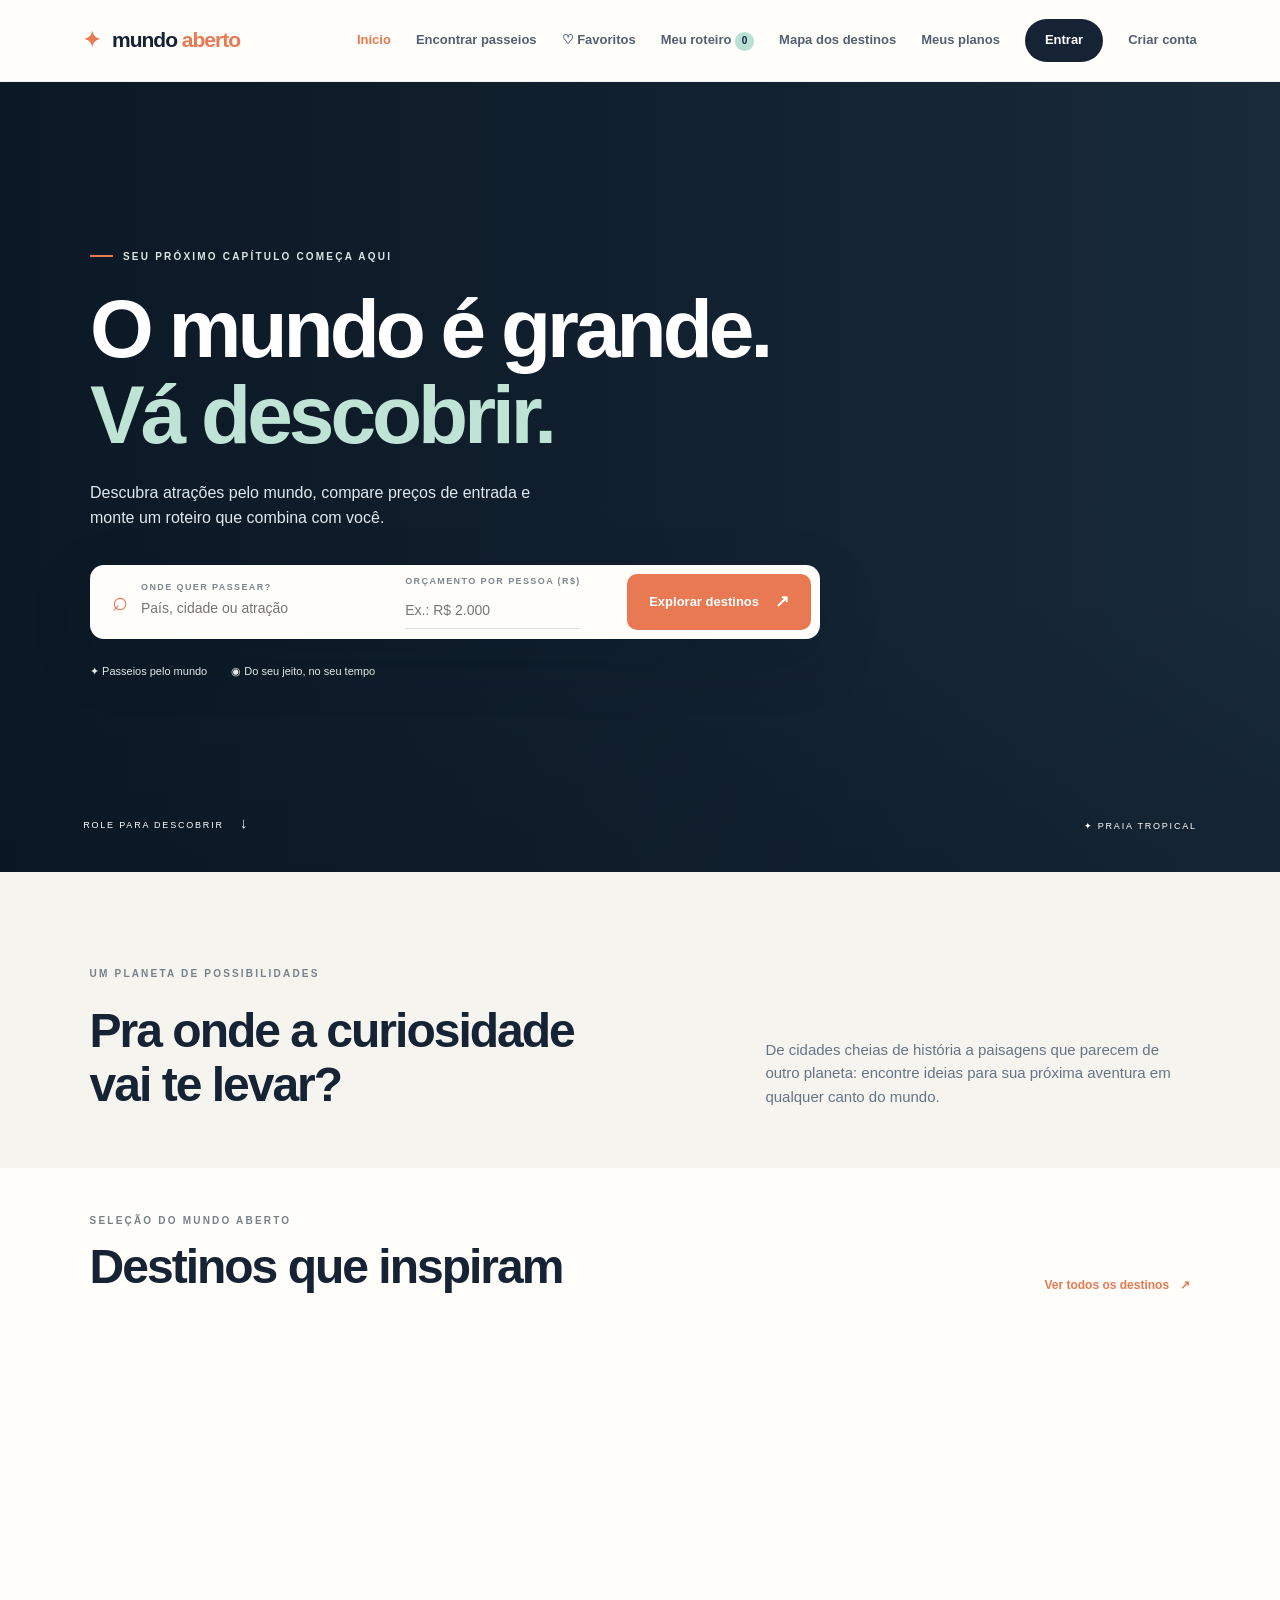
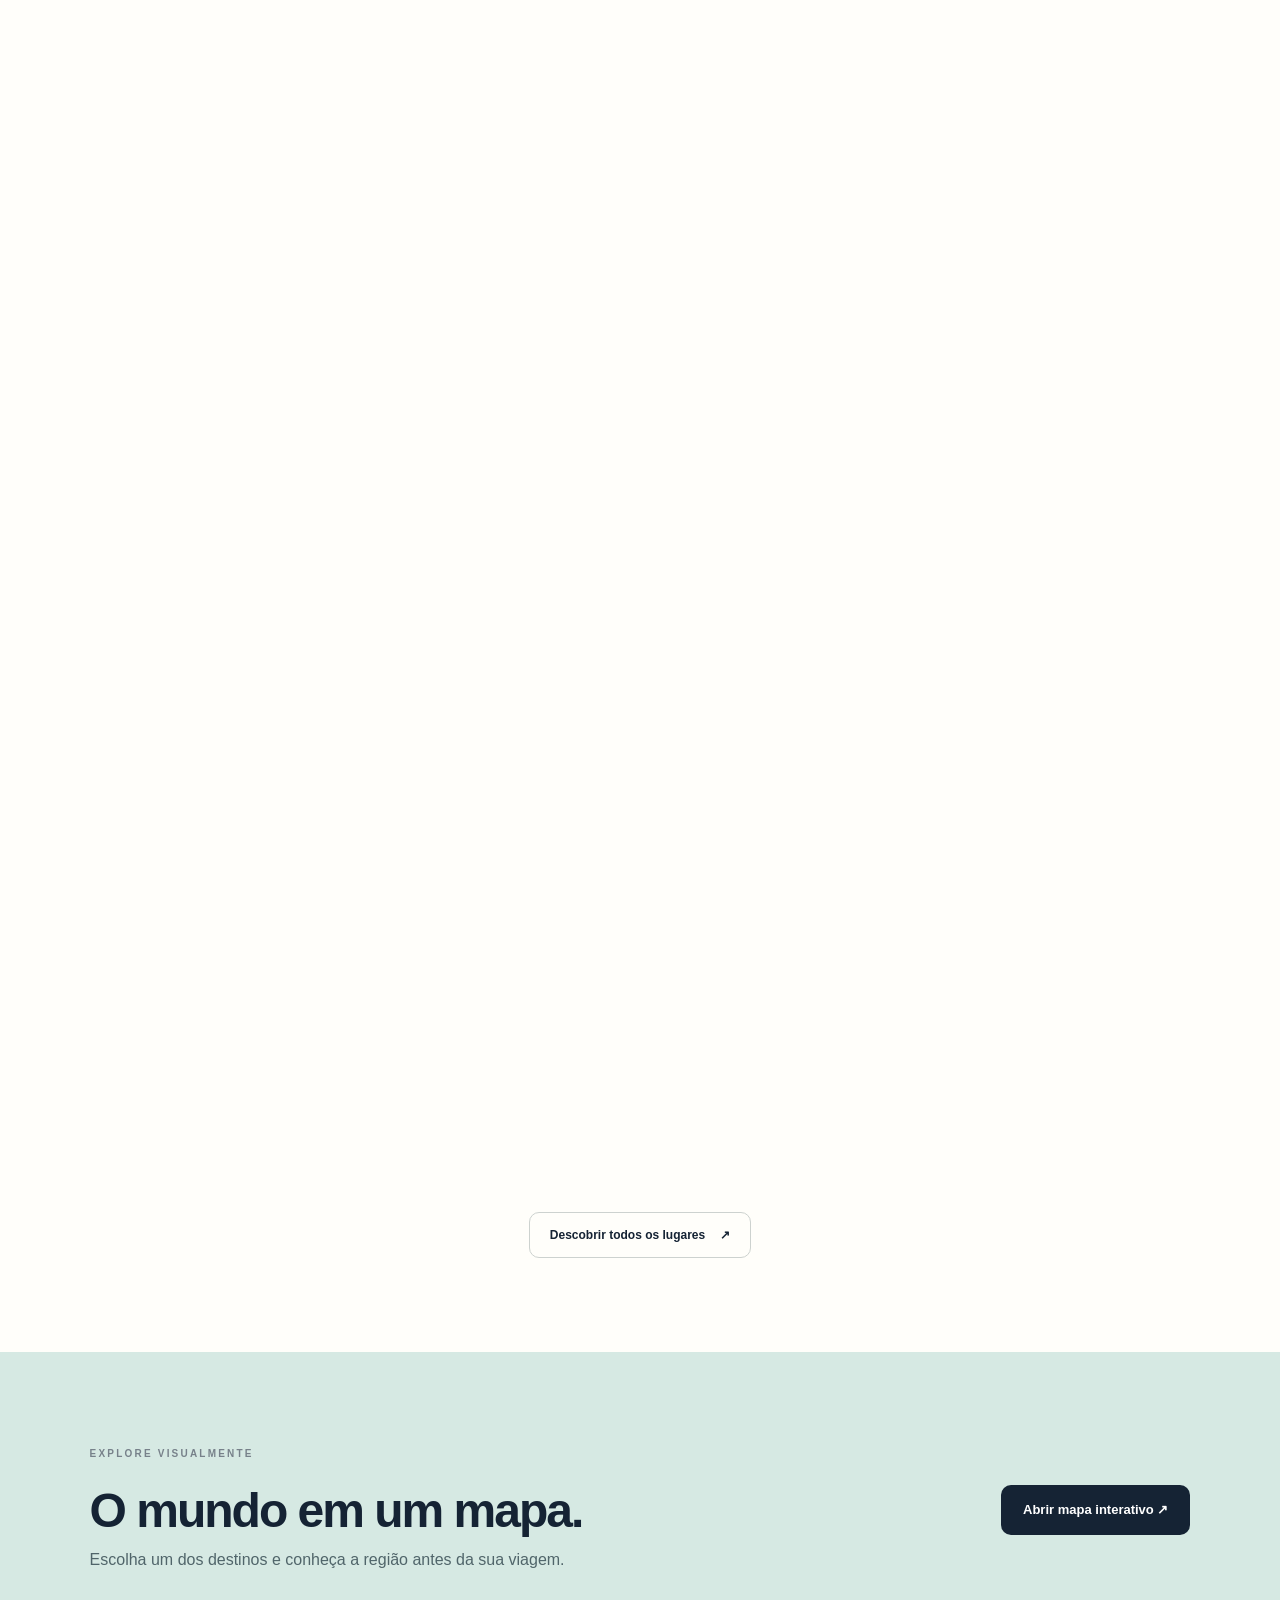
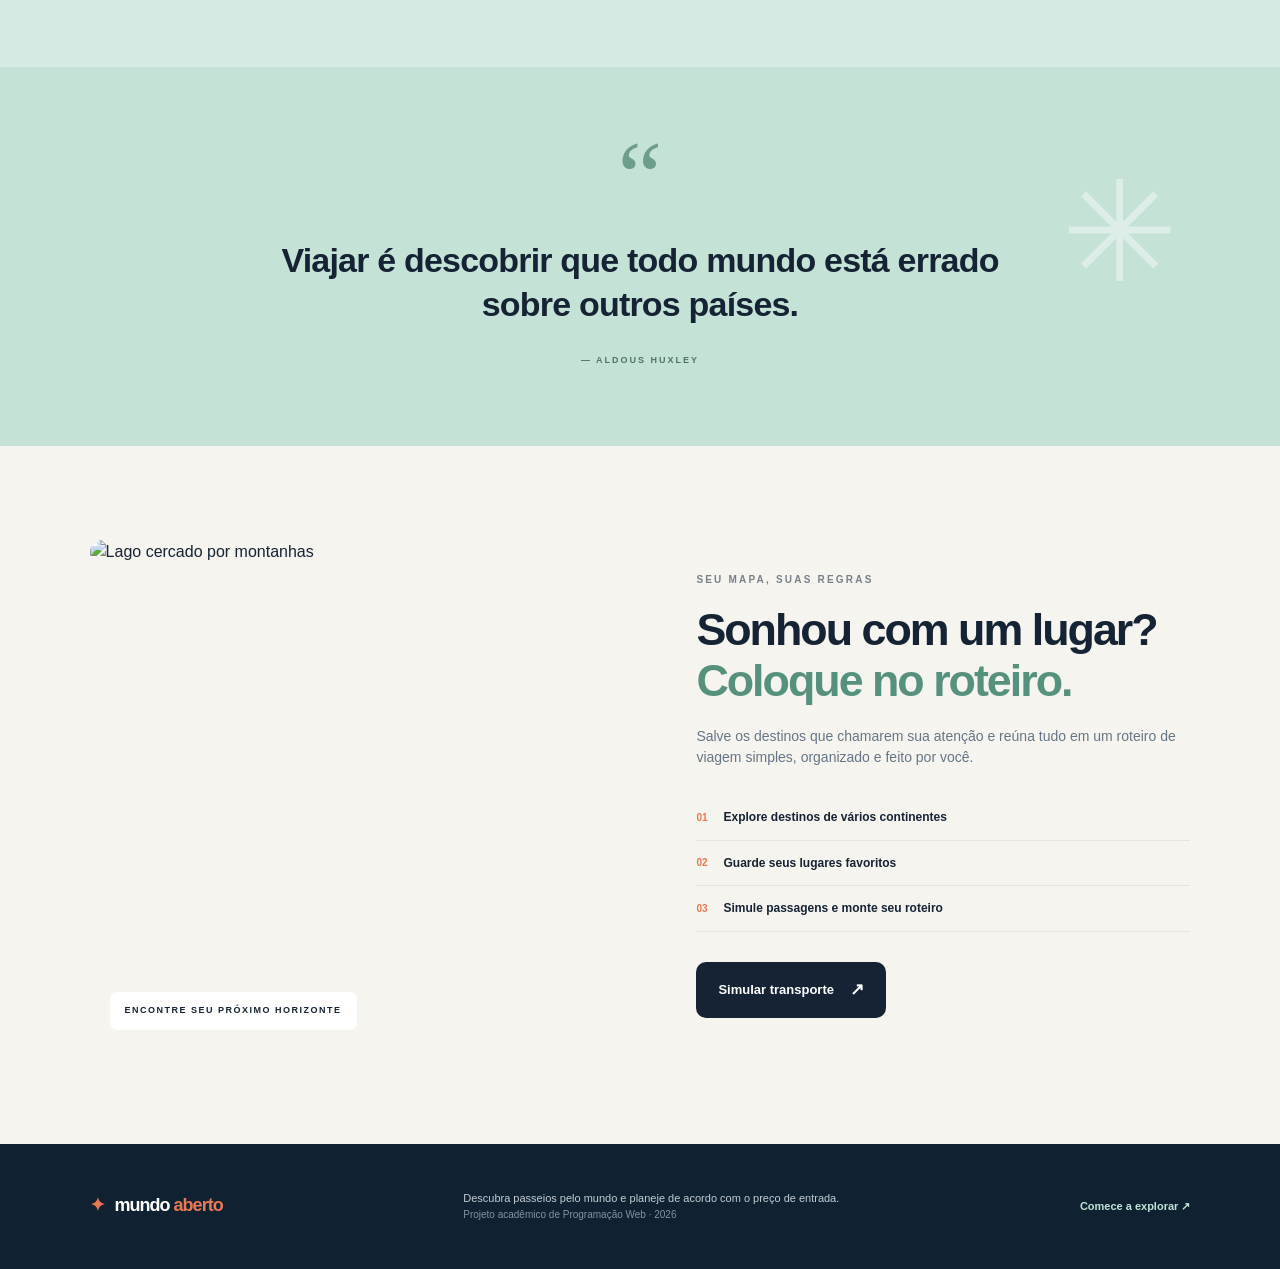
==== commit cddf8fa1: "corrigi mais algumas coisas" ====
--- a/mundo-aberto-estatico/index.html
+++ b/mundo-aberto-estatico/index.html
@@ -4,7 +4,7 @@
   <head>
     <meta charset="utf-8">
     <meta name="viewport" content="width=device-width, initial-scale=1">
-    <meta http-equiv="Content-Security-Policy" content="default-src 'self'; script-src 'self'; style-src 'self' 'unsafe-inline' https://fonts.googleapis.com; img-src 'self' data: https://images.unsplash.com; font-src 'self' https://fonts.gstatic.com data:; connect-src 'self'; object-src 'none'; frame-src https://www.openstreetmap.org; base-uri 'self'; form-action 'self'">
+    <meta http-equiv="Content-Security-Policy" content="default-src 'self'; script-src 'self' https://cdn.jsdelivr.net; style-src 'self' 'unsafe-inline' https://fonts.googleapis.com; img-src 'self' data: https://images.unsplash.com; font-src 'self' https://fonts.gstatic.com data:; connect-src 'self' https://fyubhfcffvukzlsvrqpk.supabase.co; object-src 'none'; frame-src https://www.openstreetmap.org; base-uri 'self'; form-action 'self'">
     <meta name="referrer" content="no-referrer">
     <meta name="theme-color" content="#101b2b">
     <meta name="description" content="Encontre passeios pelo mundo, compare preços de entrada e monte seu próximo roteiro.">
@@ -45,7 +45,7 @@
           </span>
         </a>
         <a href="mapa.html">Mapa dos destinos</a><a href="calendario.html">Meus planos</a>
-      </nav>
+      <a class="nav-login" href="login.html">Entrar</a><a class="nav-register" href="cadastro.html">Criar conta</a></nav>
     </header>
     <main>
       <section class="hero">
@@ -250,7 +250,7 @@
     </script>
     <script src="static/js/planejamento.js"></script>
     <script src="static/js/mapa.js"></script>
-    <script src="static/js/main.js">
+    <script src="https://cdn.jsdelivr.net/npm/@supabase/supabase-js@2"></script><script src="static/js/supabase.js"></script><script src="static/js/auth.js"></script><script src="static/js/main.js">
     </script>
   </body>
 </html>
--- a/mundo-aberto-estatico/static/css/style.css
+++ b/mundo-aberto-estatico/static/css/style.css
@@ -902,7 +902,7 @@
   font-size:11px;
   font-weight:700
 }
-/* Telas informativas de login e cadastro sem backend. */
+/* Login e criação de conta. */
 .auth-layout{
   min-height:calc(100vh - 155px);
   display:grid;
@@ -979,6 +979,10 @@
   border-color:#7cb5a1;
   box-shadow:0 0 0 3px #b8e0d240
 }
+.auth-form>label small,.auth-privacy{font-size:10px;color:var(--muted);font-weight:400;line-height:1.55}
+.auth-message{min-height:18px;margin:0;color:#9a4b3d;font-size:12px;line-height:1.5}
+.auth-message:empty{display:none}
+.auth-privacy{margin:12px 0 0;text-align:center}
 .terms{
   font-size:11px;
   color:var(--muted);
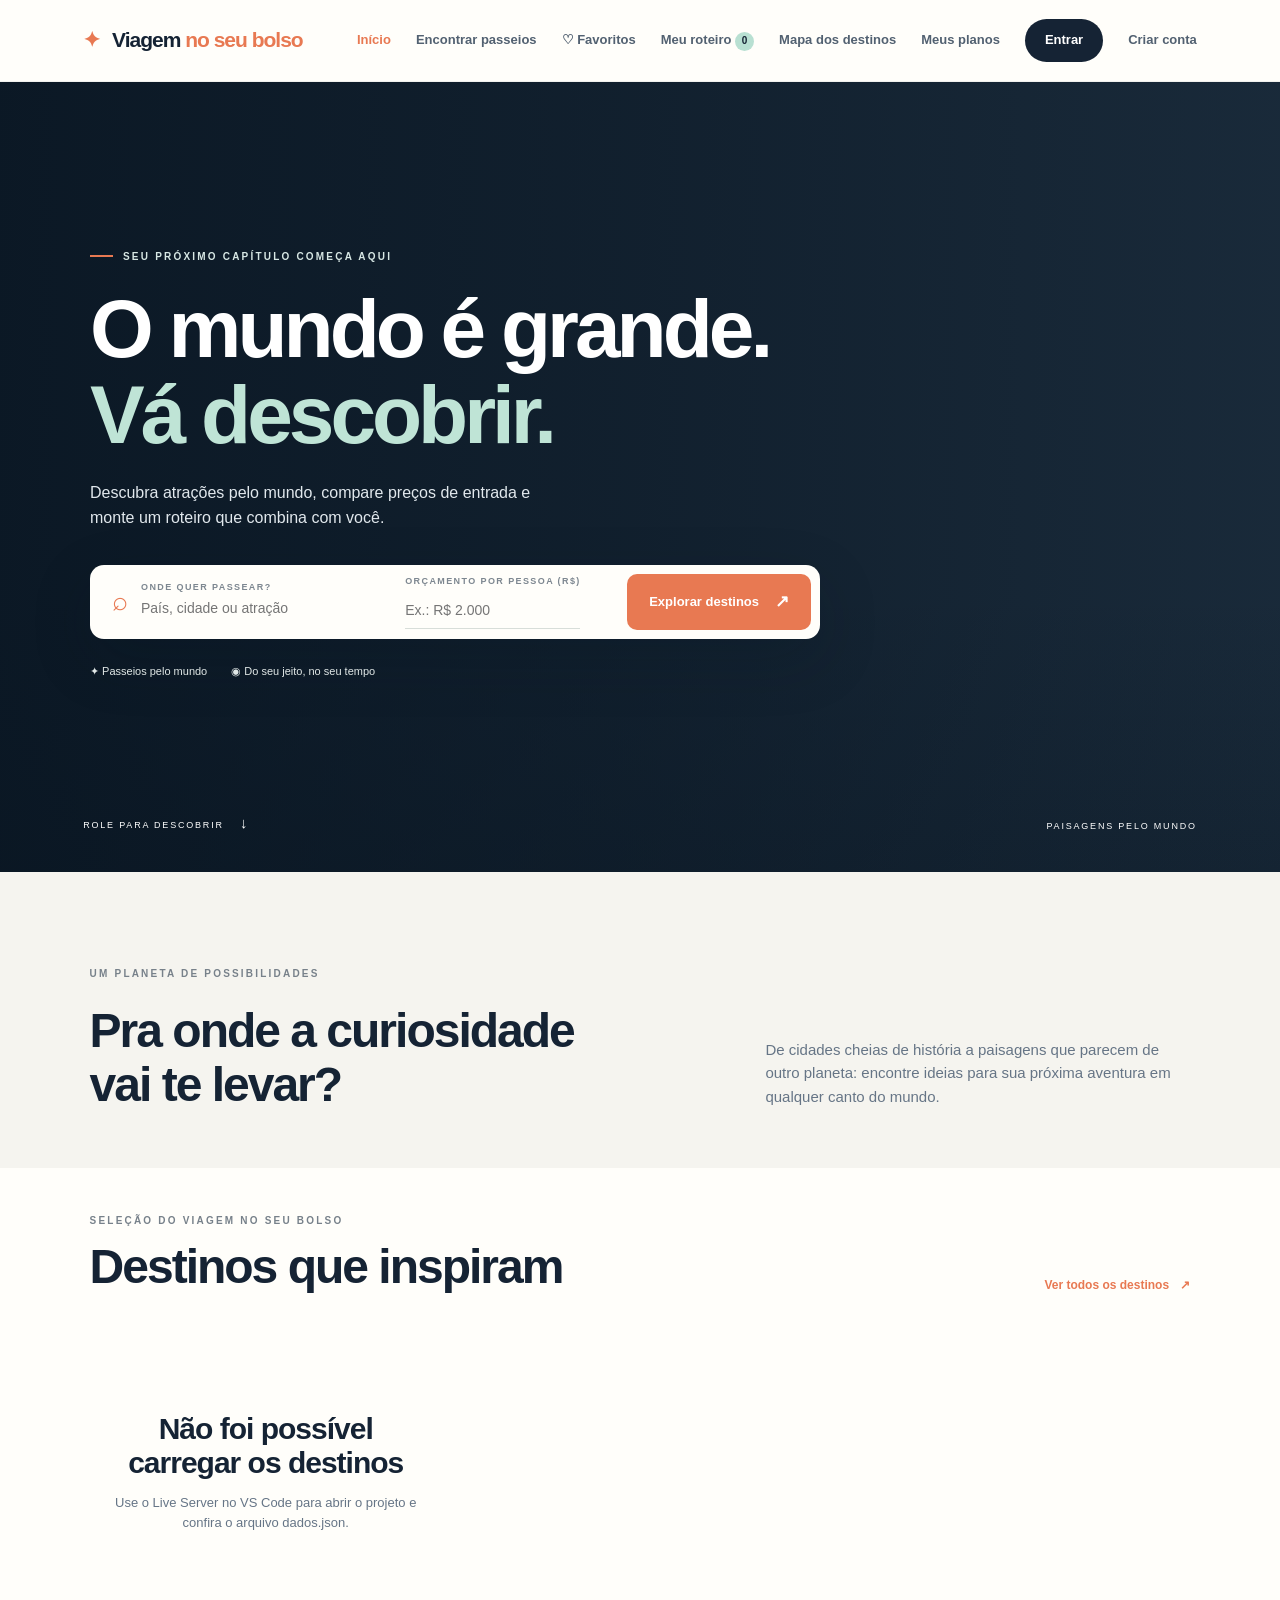
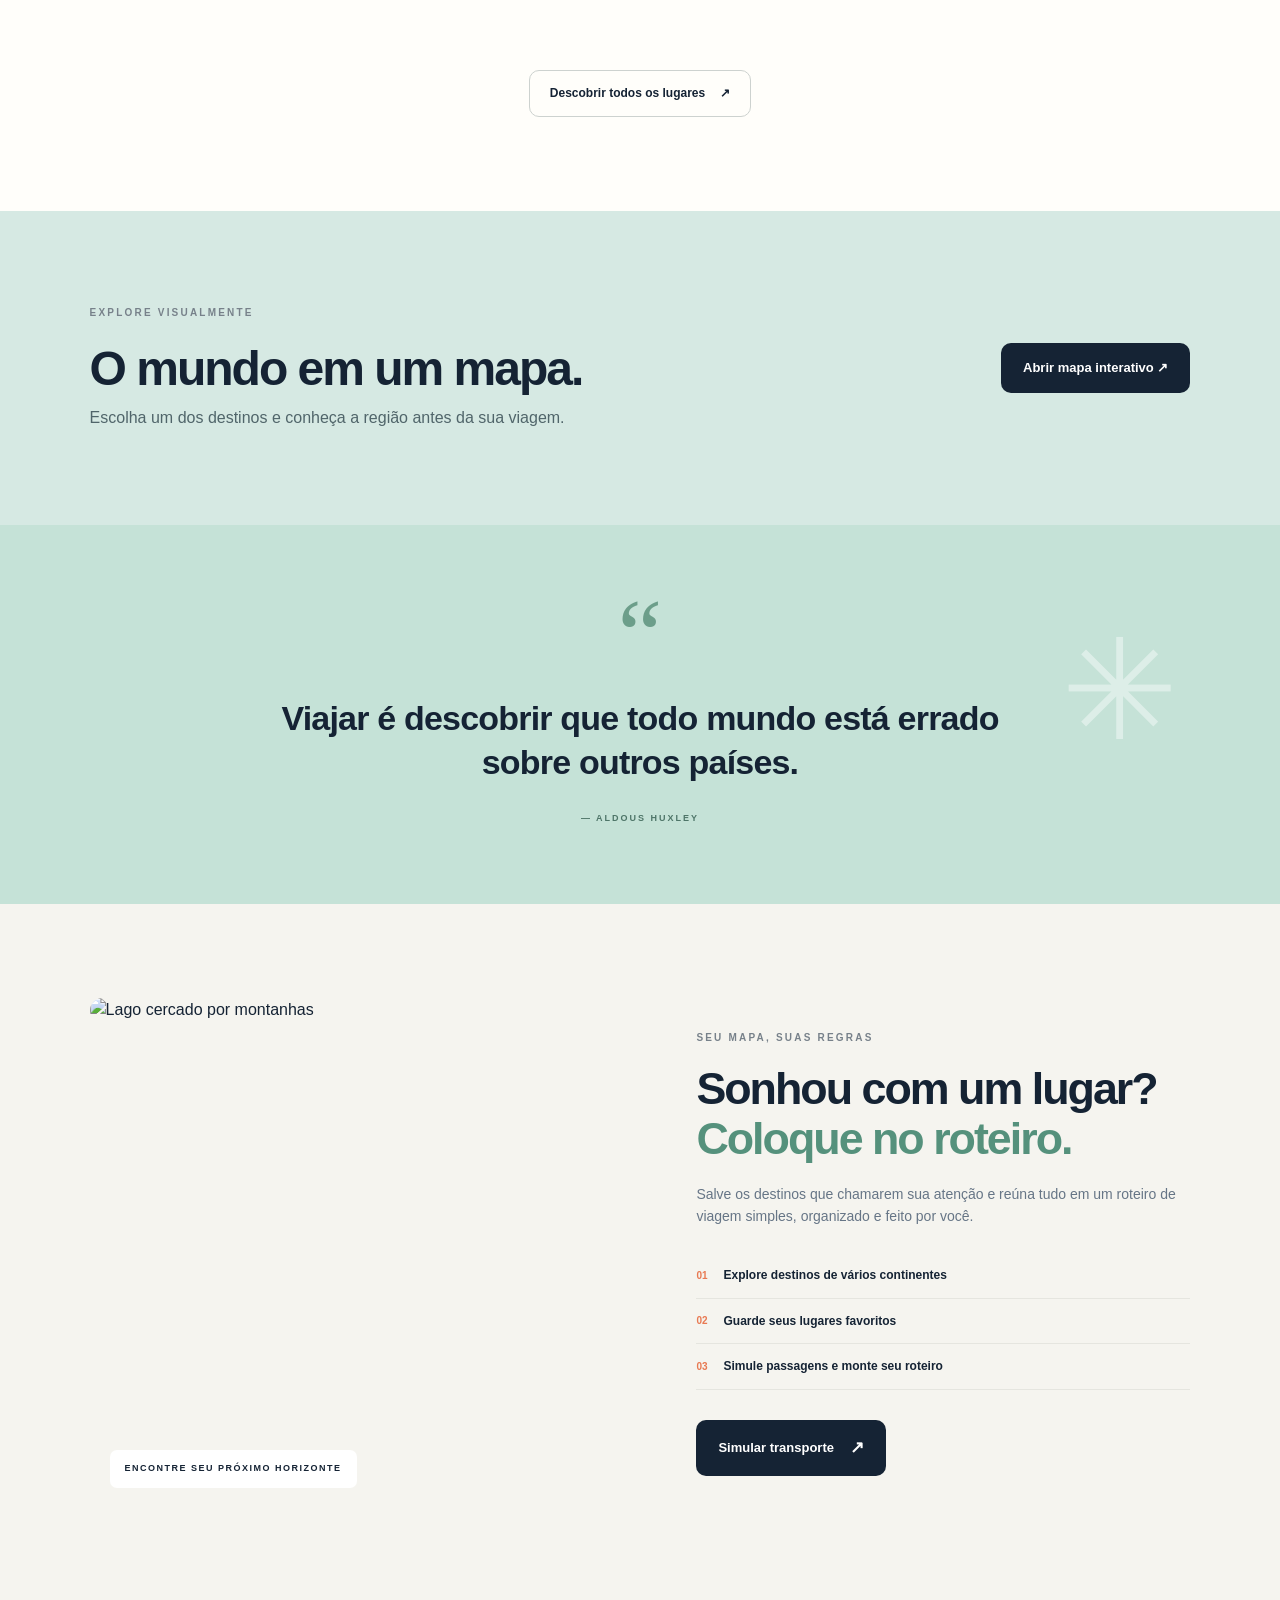
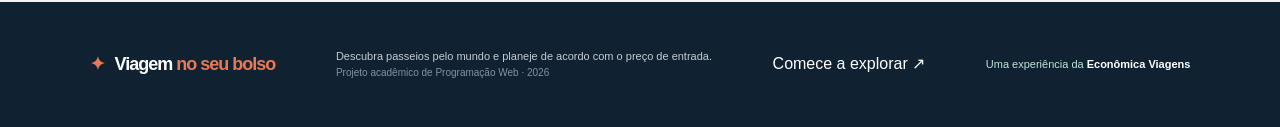
==== commit f4e19afb: "mudei o nome do site" ====
--- a/mundo-aberto-estatico/index.html
+++ b/mundo-aberto-estatico/index.html
@@ -9,7 +9,7 @@
     <meta name="theme-color" content="#101b2b">
     <meta name="description" content="Encontre passeios pelo mundo, compare preços de entrada e monte seu próximo roteiro.">
     <title>
-      Mundo Aberto — O mundo espera por você
+      Viagem no seu bolso — O mundo espera por você
     </title>
     <link rel="preconnect" href="https://images.unsplash.com">
     <link rel="stylesheet" href="static/css/style.css">
@@ -20,10 +20,7 @@
         <span class="logo-icon">
           ✦
         </span>
-        mundo
-        <span>
-          aberto
-        </span>
+        Viagem <span>no seu bolso</span>
       </a>
       <button class="menu-toggle" id="menuToggle" aria-label="Abrir menu" aria-expanded="false">
         ☰
@@ -131,7 +128,7 @@
         <div class="section-heading">
           <div>
             <p class="eyebrow dark">
-              SELEÇÃO DO MUNDO ABERTO
+              SELEÇÃO DO VIAGEM NO SEU BOLSO
             </p>
             <h2>
               Destinos que inspiram
@@ -231,10 +228,7 @@
         <span class="logo-icon">
           ✦
         </span>
-        mundo
-        <span>
-          aberto
-        </span>
+        Viagem <span>no seu bolso</span>
       </a>
       <p>
         Descubra passeios pelo mundo e planeje de acordo com o preço de entrada.
@@ -245,7 +239,7 @@
       <a href="destinos.html">
         Comece a explorar ↗
       </a>
-    </footer>
+    <p class="company-credit">Uma experiência da <strong>Econômica Viagens</strong></p></footer>
     <script src="static/js/animacoes.js">
     </script>
     <script src="static/js/planejamento.js"></script>
--- a/mundo-aberto-estatico/static/css/style.css
+++ b/mundo-aberto-estatico/static/css/style.css
@@ -1693,3 +1693,147 @@
   .saved-plan,.calendar-day {break-inside:avoid;box-shadow:none}
   .calendar-event input {border:0;background:transparent;padding:0}
 }
+
+/* Cartões expansíveis em Meus planos e confirmação do cronograma */
+.my-plan-disclosure { overflow: hidden; border-radius: 12px; }
+.my-plan-disclosure > summary { list-style: none; cursor: pointer; }
+.my-plan-disclosure > summary::-webkit-details-marker { display: none; }
+.my-plan-summary { display: grid; grid-template-columns: 150px minmax(0,1fr) auto; align-items: center; gap: 20px; }
+.my-plan-photo { display: block; width: 150px; height: 110px; border-radius: 10px; object-fit: cover; background: #eaf2ed; }
+.my-plan-summary-copy { min-width: 0; }
+.my-plan-summary-copy .saved-plan-heading { border: 0; padding: 0; }
+.my-plan-summary-copy .saved-plan-heading h2 { font-size: 21px; }
+.my-plan-summary-copy .saved-plan-heading > strong { display: none; }
+.my-plan-summary > strong { color: var(--orange); font: 800 20px Manrope,sans-serif; text-align: right; white-space: nowrap; }
+.my-plan-status { grid-column: 2 / -1; justify-self: start; padding: 6px 10px; border-radius: 99px; background: #eaf5ed; color: #285f43; font-size: 11px; font-weight: 700; }
+.my-plan-disclosure > summary::after { content: '＋ Abrir cronograma'; grid-column: 2 / -1; color: #4e8b72; font-size: 12px; font-weight: 700; }
+.my-plan-disclosure[open] > summary::after { content: '− Recolher cronograma'; }
+.my-plan-content { margin-top: 20px; padding-top: 20px; border-top: 1px solid var(--line); }
+.schedule-confirm-box { display: grid; gap: 12px; margin-top: 20px; padding: 18px; border: 1px solid #b7c8bf; border-radius: 12px; background: #f2f7f2; }
+.schedule-confirm-box > label { display: flex; align-items: center; gap: 9px; font-size: 13px; font-weight: 700; }
+.schedule-confirm-box input { width: 17px; height: 17px; accent-color: #47856f; }
+.schedule-confirm-box .btn-dark { justify-self: start; }
+.schedule-confirm-box .btn-dark:disabled { opacity: .5; cursor: not-allowed; }
+.schedule-confirm-box > small { color: var(--muted); font-size: 11px; }
+.schedule-review-link { display: inline-flex; margin-top: 18px; }
+@media(max-width:600px) {
+  .my-plan-summary { grid-template-columns: 88px minmax(0,1fr); gap: 12px; }
+  .my-plan-photo { width: 88px; height: 82px; }
+  .my-plan-summary-copy .saved-plan-heading h2 { font-size: 17px; }
+  .my-plan-summary-copy .saved-plan-heading p:last-child { line-height: 1.5; }
+  .my-plan-summary > strong { grid-column: 2; text-align: left; font-size: 17px; }
+  .my-plan-status { grid-column: 2; }
+  .my-plan-disclosure > summary::after { grid-column: 2; }
+  .schedule-confirm-box .btn-dark { width: 100%; justify-content: center; }
+}
+
+/* Pagamento demonstrativo, aviso de conclusão e cancelamento do pacote */
+.payment-progress-wrap { padding: 24px 22px 0; background: #f2f5f0; }
+.payment-progress { display: flex; justify-content: center; gap: clamp(24px,7vw,100px); max-width: 880px; margin: 0 auto; padding: 0; list-style: none; }
+.payment-progress li { display: flex; align-items: center; gap: 10px; color: #86938d; }
+.payment-progress li > span { display: grid; width: 34px; height: 34px; place-items: center; border: 1px solid #c8d1ca; border-radius: 50%; background: white; font-size: 13px; font-weight: 800; }
+.payment-progress li.complete > span,.payment-progress li.current > span { border-color: #43856e; background: #43856e; color: white; }
+.payment-progress li.current > span { box-shadow: 0 0 0 5px #43856e22; }
+.payment-progress li div { display: grid; gap: 2px; }
+.payment-progress li strong { color: var(--ink); font-size: 12px; }
+.payment-progress li small { font-size: 10px; }
+.payment-page { background: linear-gradient(180deg,#f2f5f0 0%,#e8f0e9 100%); }
+.payment-page .payment-layout { gap: 28px; }
+.payment-page .payment-options,.payment-page .payment-summary { box-shadow: 0 18px 50px #142b1a12; }
+.payment-page .payment-options { padding: clamp(22px,4vw,38px); }
+.payment-page .payment-options h2 { margin-bottom: 7px; }
+.payment-intro { margin: 0 0 20px; color: var(--muted); font-size: 13px; }
+.payment-page .payment-choice { align-items: center; min-height: 78px; border-color: #dce5de; background: #fff; transition: border-color .18s, box-shadow .18s, background .18s; }
+.payment-page .payment-choice:has(input:checked) { border-color: #4e8b72; background: #f1f8f3; box-shadow: 0 0 0 2px #4e8b7218; }
+.payment-page .payment-choice input { width: 17px; height: 17px; accent-color: #47856f; }
+.payment-page .payment-choice span { flex: 1; }
+.payment-page .payment-choice > b { display: grid; min-width: 40px; height: 34px; place-items: center; border-radius: 8px; background: #eaf2ed; color: #3e715d; font-size: 11px; }
+.payment-page .demo-payment-notice { padding: 16px; border: 1px solid #cfe2d4; border-left: 4px solid #6a9b82; border-radius: 10px; }
+.payment-page .demo-payment-notice strong { display: inline-block; margin-bottom: 5px; color: #285f43; }
+.payment-page .payment-summary { position: sticky; top: 95px; padding: 30px; border: 0; border-radius: 18px; background: linear-gradient(145deg,#1b3441,#10232d); box-shadow: 0 22px 50px #142b1a26; }
+.payment-page .payment-summary .eyebrow { letter-spacing: .12em; }
+.payment-page .payment-summary h2 { font-size: 25px; }
+.payment-destination { color: #c1e0d4!important; }
+.payment-summary-divider { height: 1px; margin: 18px 0; background: #ffffff24; }
+.payment-page .builder-total { margin-top: 22px; padding-top: 18px; border-top: 1px solid #ffffff35; }
+.payment-page .builder-total strong { color: #bce7d5; font-size: 34px; }
+.payment-page .payment-summary .btn-dark { min-height: 50px; border-radius: 10px; background: #bde4d4; color: #102b24; font-weight: 800; }
+.payment-page .payment-summary .btn-dark:hover { background: #d0f0e2; }
+.plan-toast { position: fixed; z-index: 1000; top: 92px; right: clamp(14px,4vw,48px); display: grid; grid-template-columns: 38px minmax(0,1fr) 28px; align-items: center; gap: 12px; width: min(440px,calc(100vw - 28px)); padding: 16px; border: 1px solid #b5d5c0; border-radius: 14px; background: #f4fbf5; color: #285f43; box-shadow: 0 18px 55px #142b1a25; animation: planToastIn .28s ease-out both; }
+.plan-toast-icon { display: grid; width: 36px; height: 36px; place-items: center; border-radius: 50%; background: #3e8b67; color: white; font-size: 19px; font-weight: 800; }
+.plan-toast > span:nth-child(2) { display: grid; gap: 4px; }
+.plan-toast strong { font: 800 15px Manrope,sans-serif; }
+.plan-toast small { color: #536e60; font-size: 11px; line-height: 1.45; }
+.plan-toast > button { align-self: start; border: 0; background: transparent; color: #52715f; cursor: pointer; font-size: 22px; line-height: 1; }
+.plan-toast.is-cancelled { border-color: #e6c9bc; background: #fff8f4; color: #874532; }
+.plan-toast.is-cancelled .plan-toast-icon { background: #a65e49; }
+.plan-toast.is-cancelled small { color: #795f57; }
+@keyframes planToastIn { from { opacity: 0; transform: translateY(-9px); } to { opacity: 1; transform: translateY(0); } }
+.my-plan-status.is-cancelled { background: #fff0e9; color: #874532; }
+.cancel-package-button { margin-left: 10px; padding: 9px 13px; border: 1px solid #d7a99b; border-radius: 8px; background: #fff8f4; color: #874532; cursor: pointer; font: 700 12px 'DM Sans',sans-serif; }
+.cancel-package-button:hover { background: #ffede5; border-color: #b96f58; }
+.cancel-package-dialog { width: min(500px,calc(100vw - 28px)); max-width: none; padding: 0; border: 0; border-radius: 18px; background: transparent; color: var(--ink); box-shadow: 0 25px 90px #10232d55; }
+.cancel-package-dialog::backdrop { background: #0d1d27a8; backdrop-filter: blur(3px); }
+.cancel-package-card { position: relative; display: grid; gap: 15px; padding: clamp(22px,5vw,36px); border-radius: 18px; background: #fffefa; }
+.cancel-package-card h2 { margin: 0; font: 800 25px/1.2 Manrope,sans-serif; }
+.cancel-package-card p:not(.eyebrow) { margin: 0; color: var(--muted); font-size: 13px; line-height: 1.55; }
+.cancel-package-card > label { display: grid; gap: 8px; font-size: 12px; font-weight: 700; }
+.cancel-package-card select { width: 100%; padding: 12px; border: 1px solid var(--line); border-radius: 8px; background: white; color: var(--ink); font: 13px 'DM Sans',sans-serif; }
+.cancel-dialog-close { position: absolute; top: 12px; right: 14px; border: 0; background: transparent; color: var(--muted); cursor: pointer; font-size: 25px; }
+.cancel-dialog-actions { display: flex; flex-wrap: wrap; justify-content: flex-end; gap: 10px; margin-top: 4px; }
+.cancel-dialog-actions .btn-dark { background: #984b37; }
+.cancel-dialog-actions .btn-dark:hover { background: #7e392a; }
+@media(max-width:600px) {
+ .payment-progress-wrap { padding: 18px 12px 0; }
+ .payment-progress { justify-content: space-between; gap: 7px; }
+ .payment-progress li { gap: 6px; }
+ .payment-progress li > span { width: 29px; height: 29px; font-size: 11px; }
+ .payment-progress li strong { font-size: 10px; }
+ .payment-progress li small { font-size: 9px; }
+ .payment-page .payment-summary { position: static; }
+ .plan-toast { top: 76px; right: 14px; }
+ .cancel-dialog-actions { display: grid; grid-template-columns: 1fr; }
+ .cancel-dialog-actions button { justify-content: center; }
+ .cancel-package-button { margin: 12px 0 0; }
+}
+
+/* Recibo local do pedido e detalhes da solicitação de cancelamento */
+.purchase-record { display: grid; gap: 10px; margin: 0 0 22px; padding: 19px; border: 1px solid #d3e1d7; border-radius: 13px; background: linear-gradient(135deg,#f5faf5,#edf4ef); }
+.purchase-record .eyebrow { margin: 0; font-size: 10px; }
+.purchase-record h3 { margin: -4px 0 2px; font: 800 18px Manrope,sans-serif; }
+.purchase-record dl { display: grid; grid-template-columns: repeat(2,minmax(0,1fr)); gap: 10px; margin: 0; }
+.purchase-record dl > div { display: grid; gap: 3px; min-width: 0; padding: 10px; border-radius: 8px; background: #fffefa; }
+.purchase-record dt { color: var(--muted); font-size: 10px; }
+.purchase-record dd { overflow-wrap: anywhere; margin: 0; color: var(--ink); font-size: 12px; font-weight: 700; }
+.purchase-record-note { margin: 0; color: #547061; font-size: 11px; line-height: 1.5; }
+.cancel-package-order { display: grid; gap: 5px; padding: 15px; border: 1px solid var(--line); border-radius: 10px; background: #f4f7f3; }
+.cancel-package-order strong { font: 800 16px Manrope,sans-serif; }
+.cancel-package-order span { color: var(--muted); font-size: 12px; }
+@media(max-width:600px) { .purchase-record dl { grid-template-columns: 1fr; } }
+
+/* Acrescente no final do static/css/style.css */
+.package-actions{
+  display:flex;
+  align-items:center;
+  gap:10px
+}
+.package-actions .btn-dark{
+  flex:1;
+  text-align:center
+}
+.package-actions .heart-btn{
+  flex:none;
+  cursor:pointer
+}
+
+/* Favoritos: os pacotes são desenhados dentro de #destination-grid.
+   Sem isso, a grade de destinos (3 colunas) prende todo o .package-grid em uma coluna só. */
+[data-favorites-only]{
+  display:block
+}
+[data-favorites-only] .package-grid{
+  width:100%
+}
+
+.footer .company-credit { margin: 0; color: #bfe4d6; font-size: 11px; }
+.footer .company-credit strong { color: #fff; font-weight: 700; }
